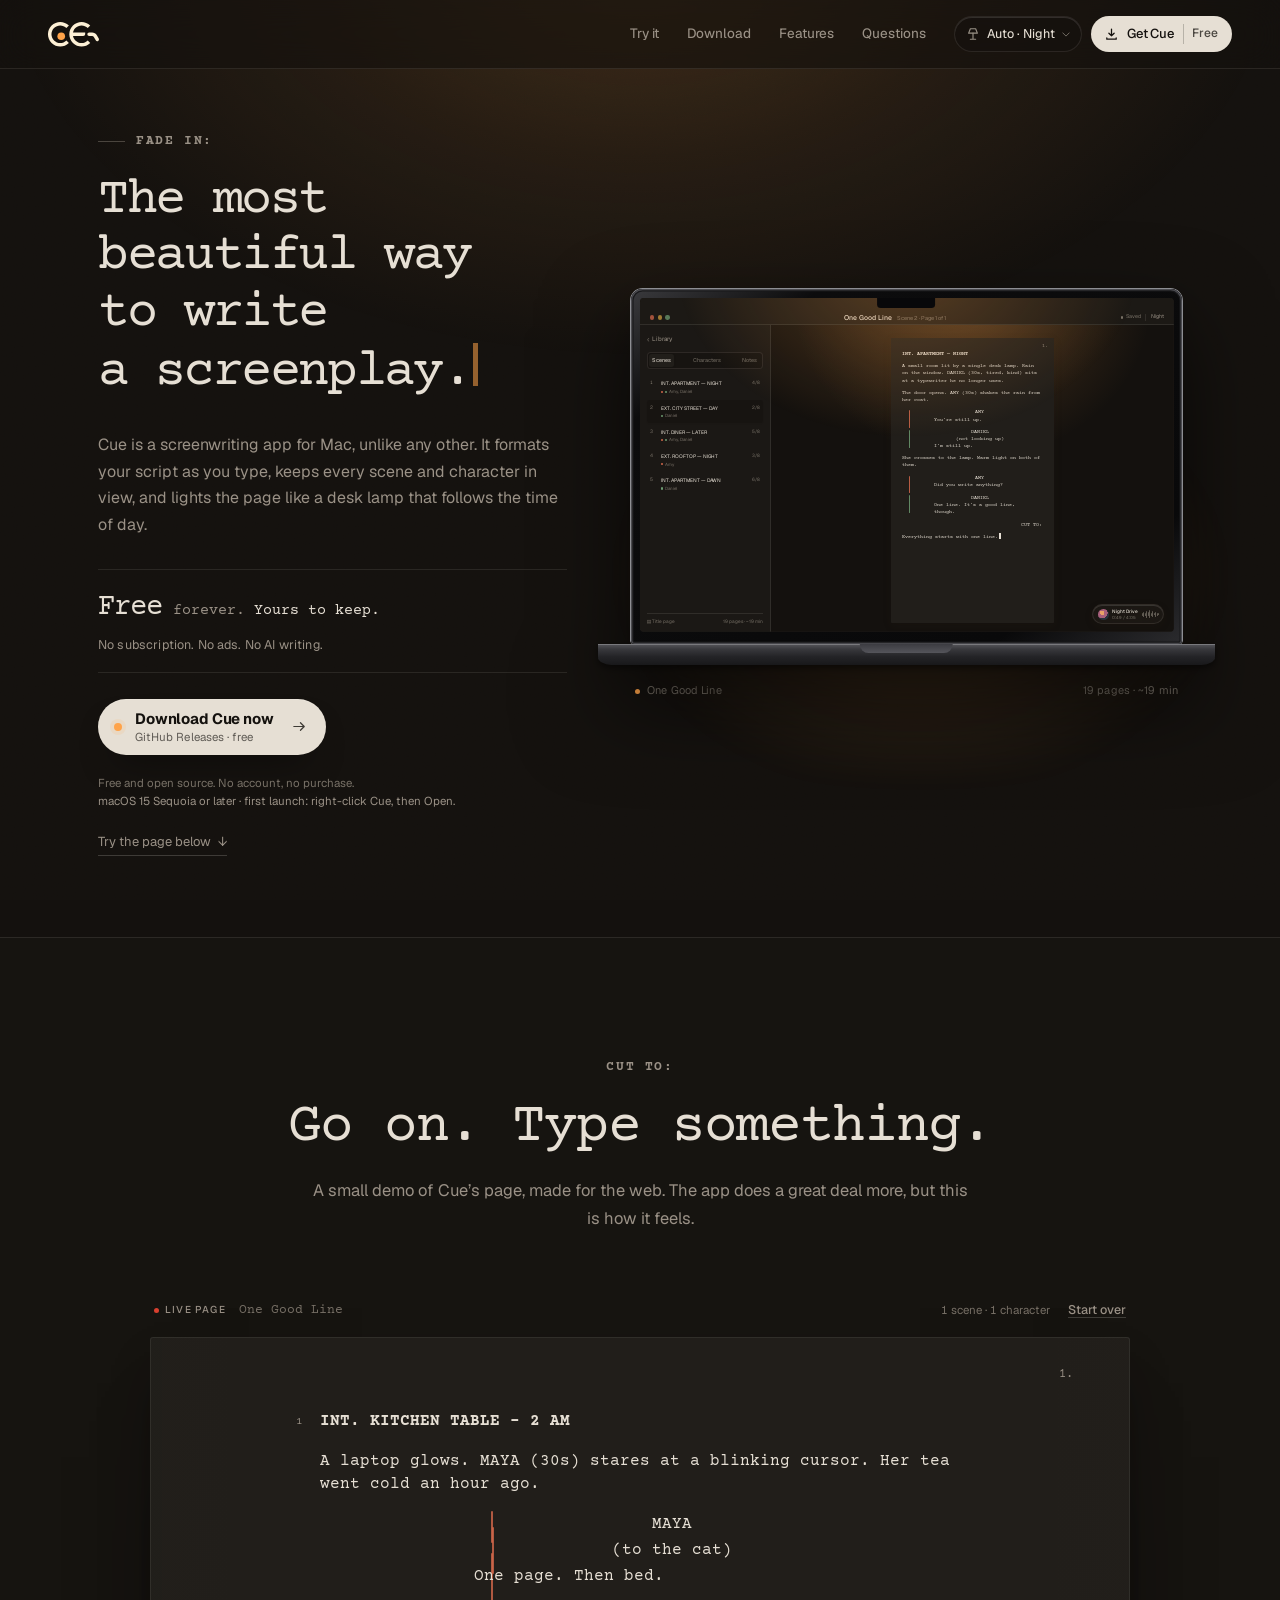
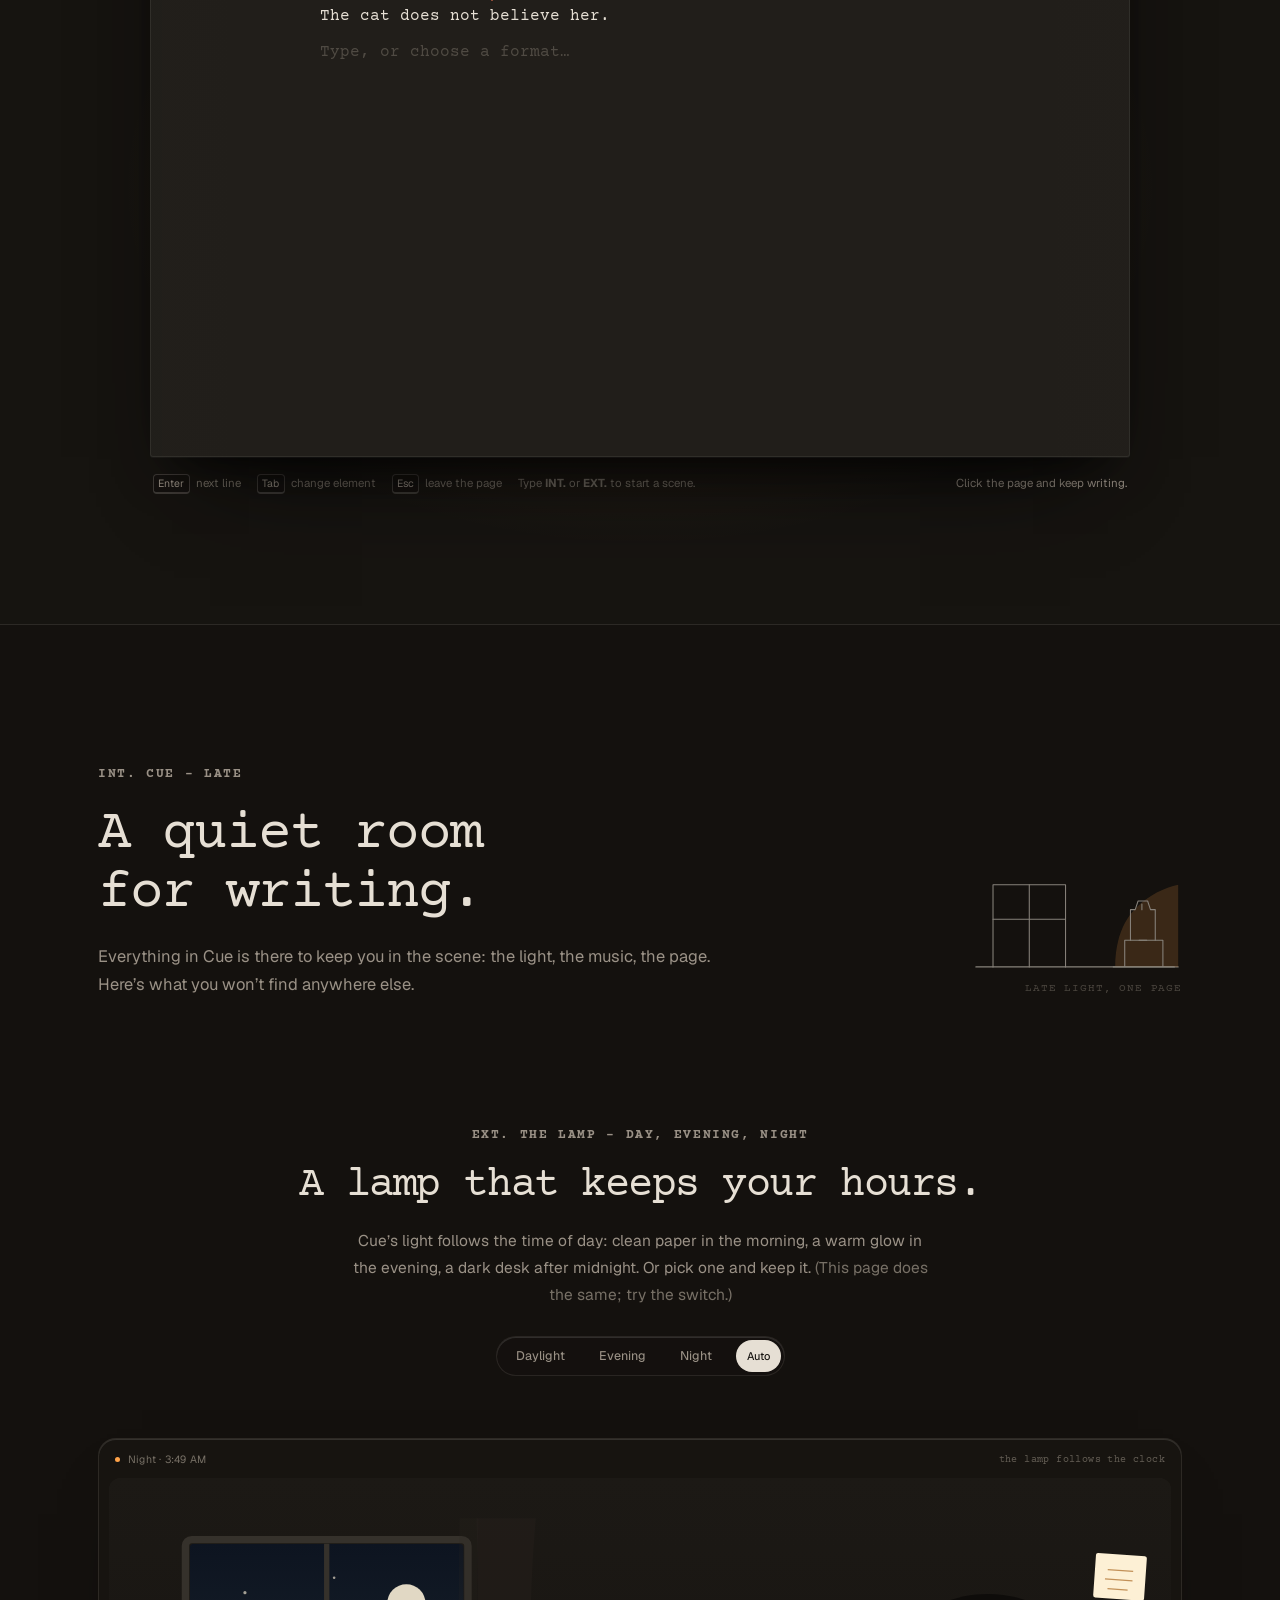
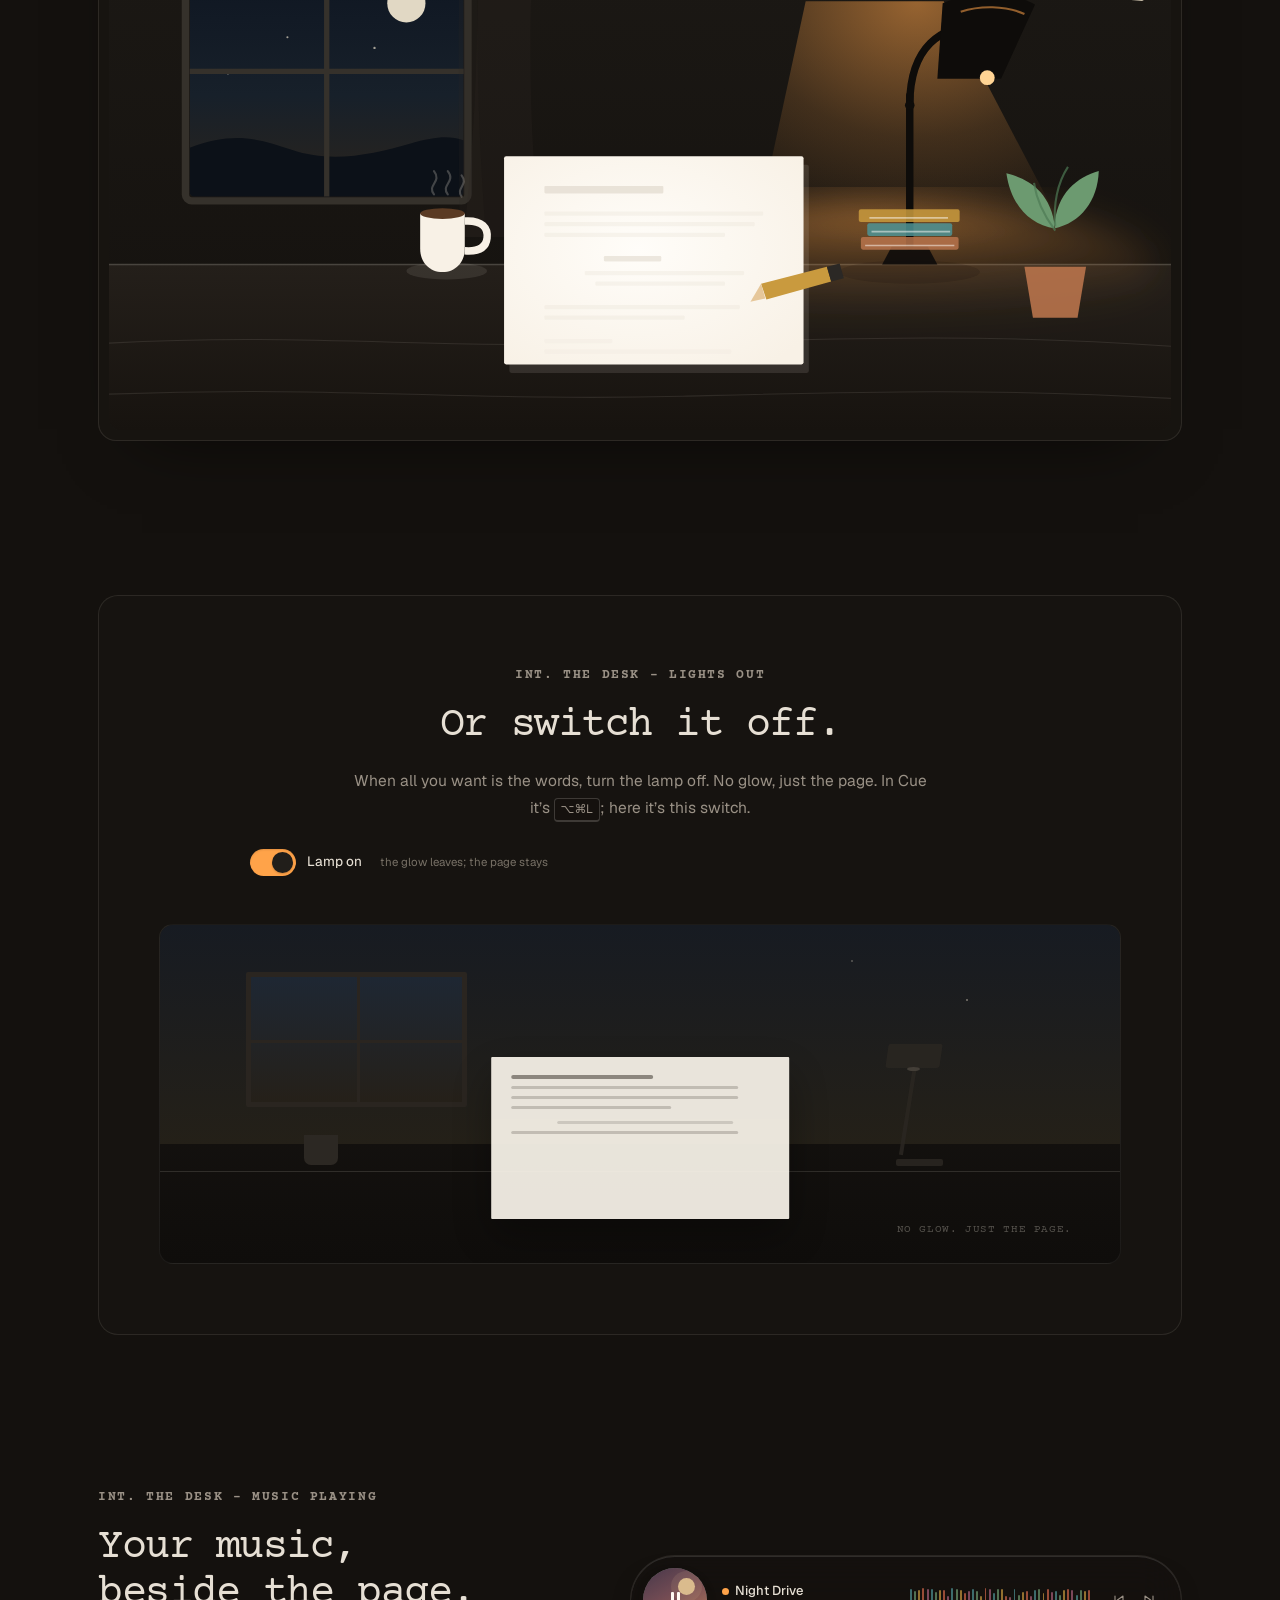
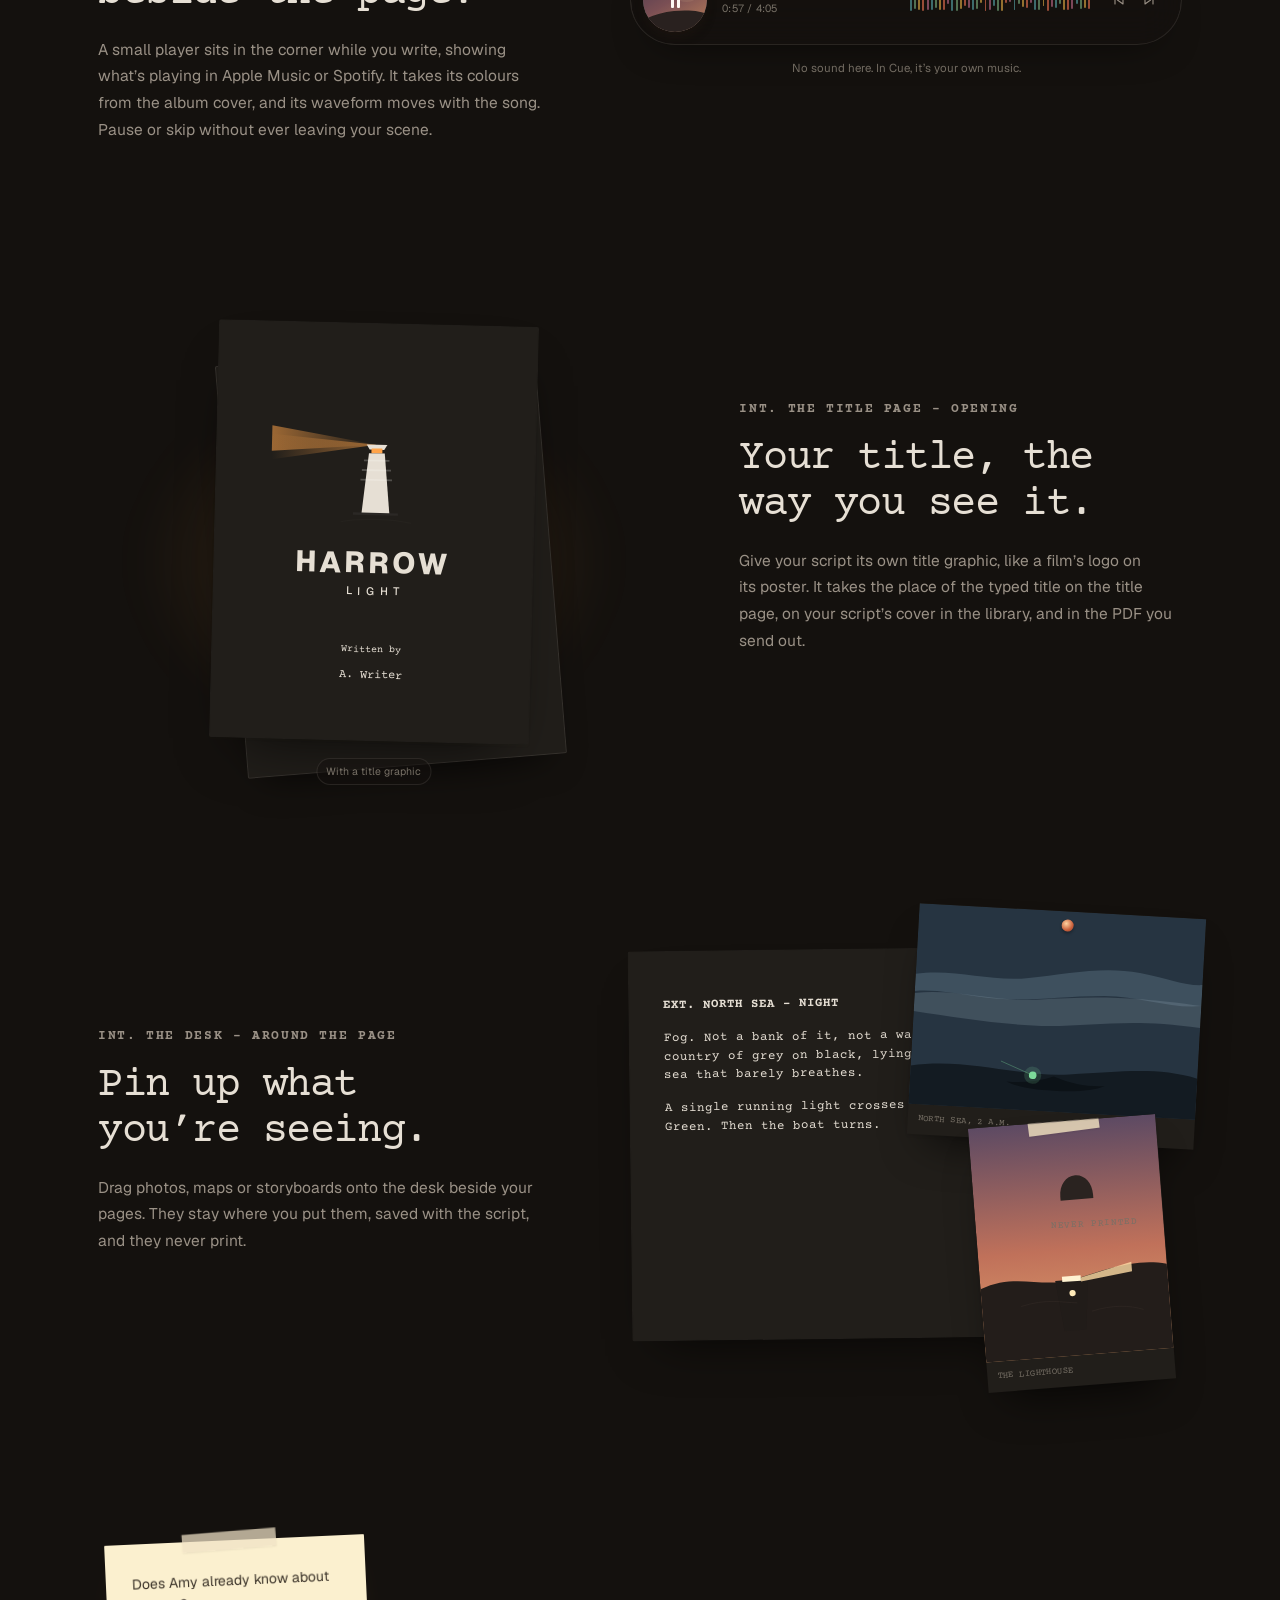
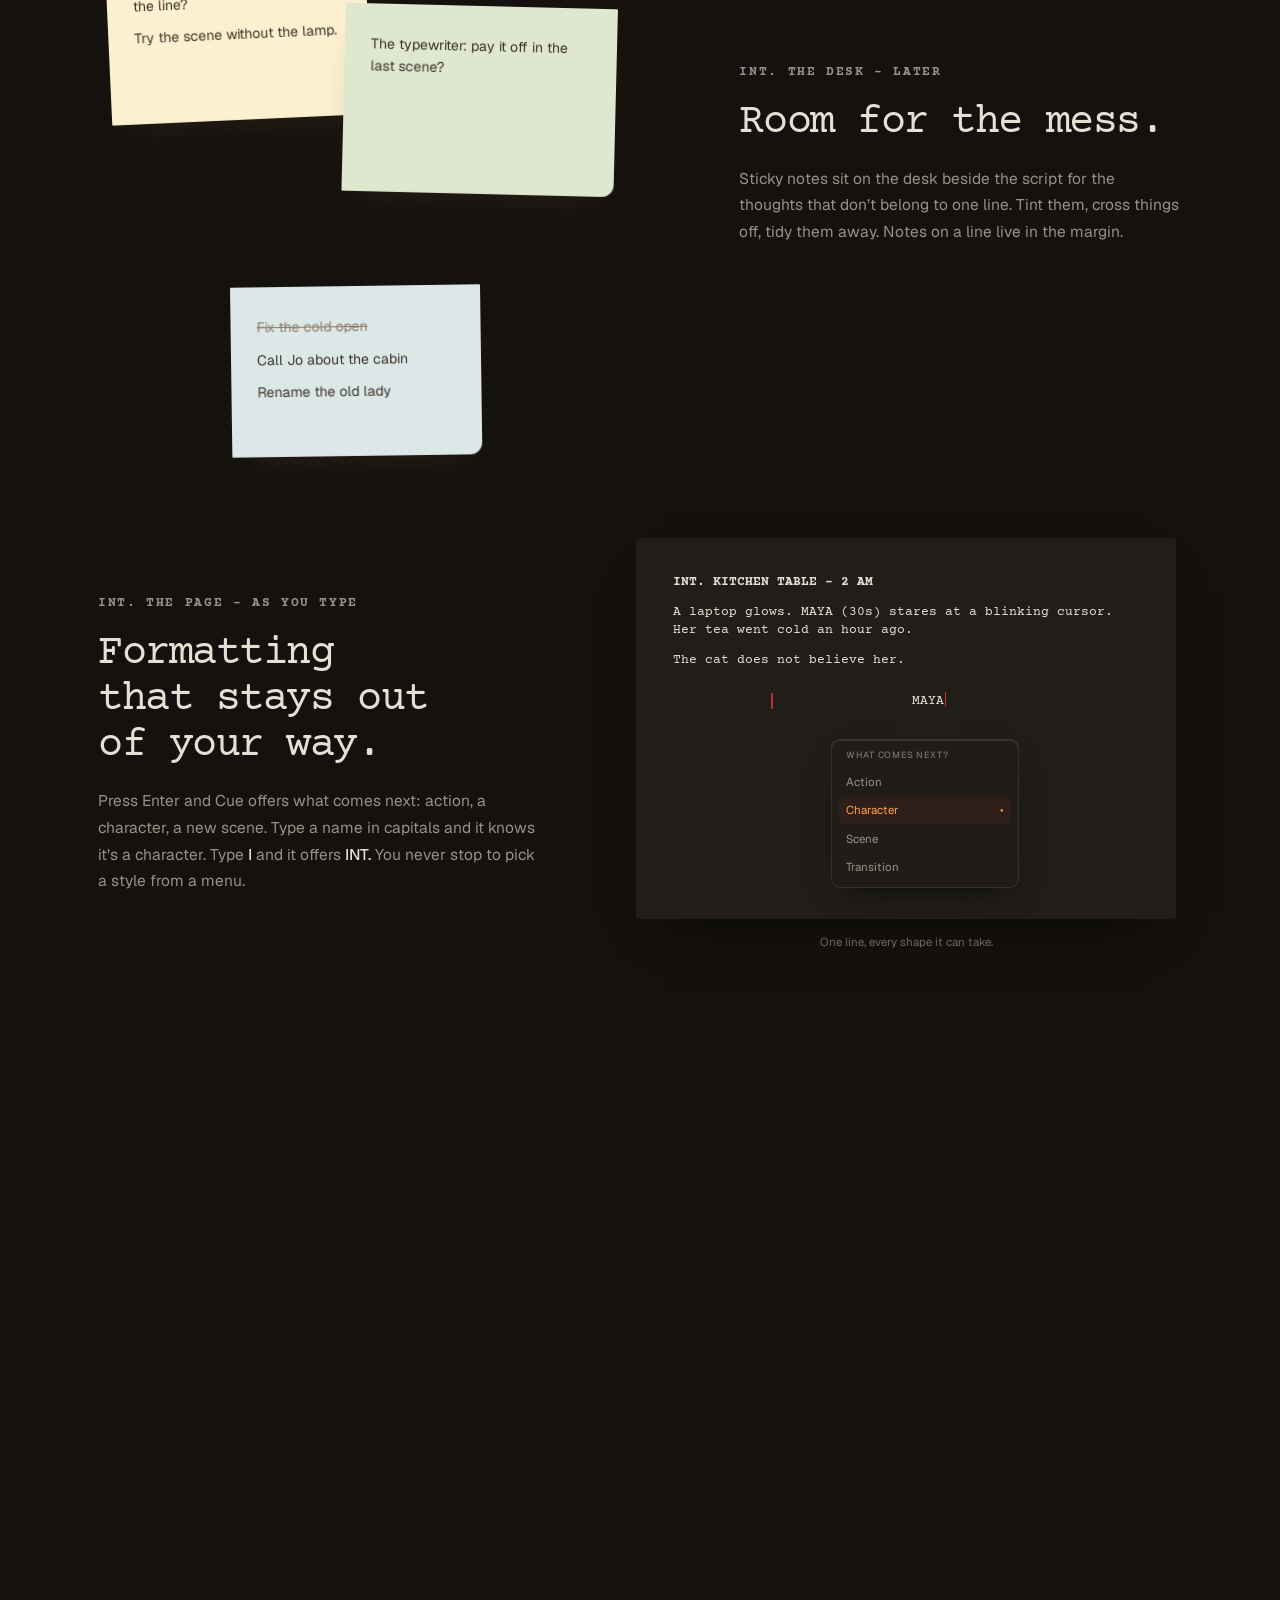
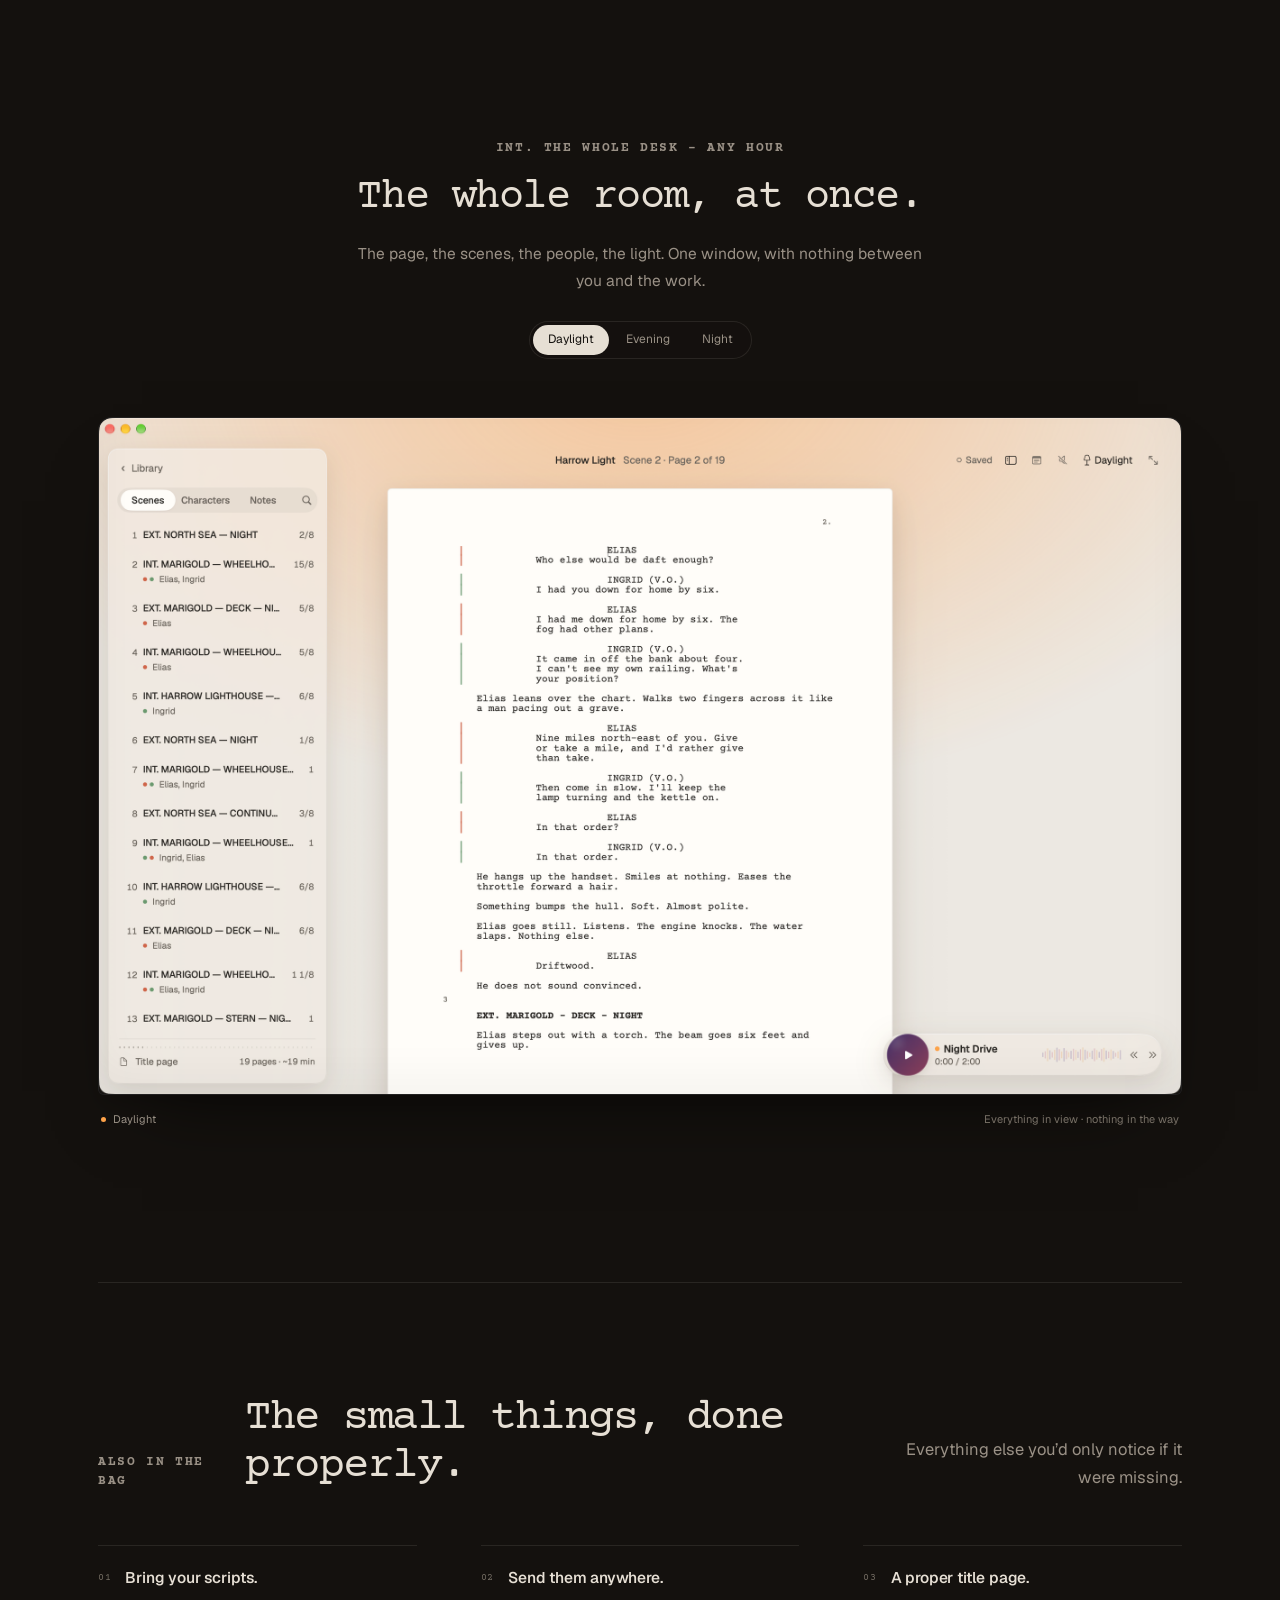
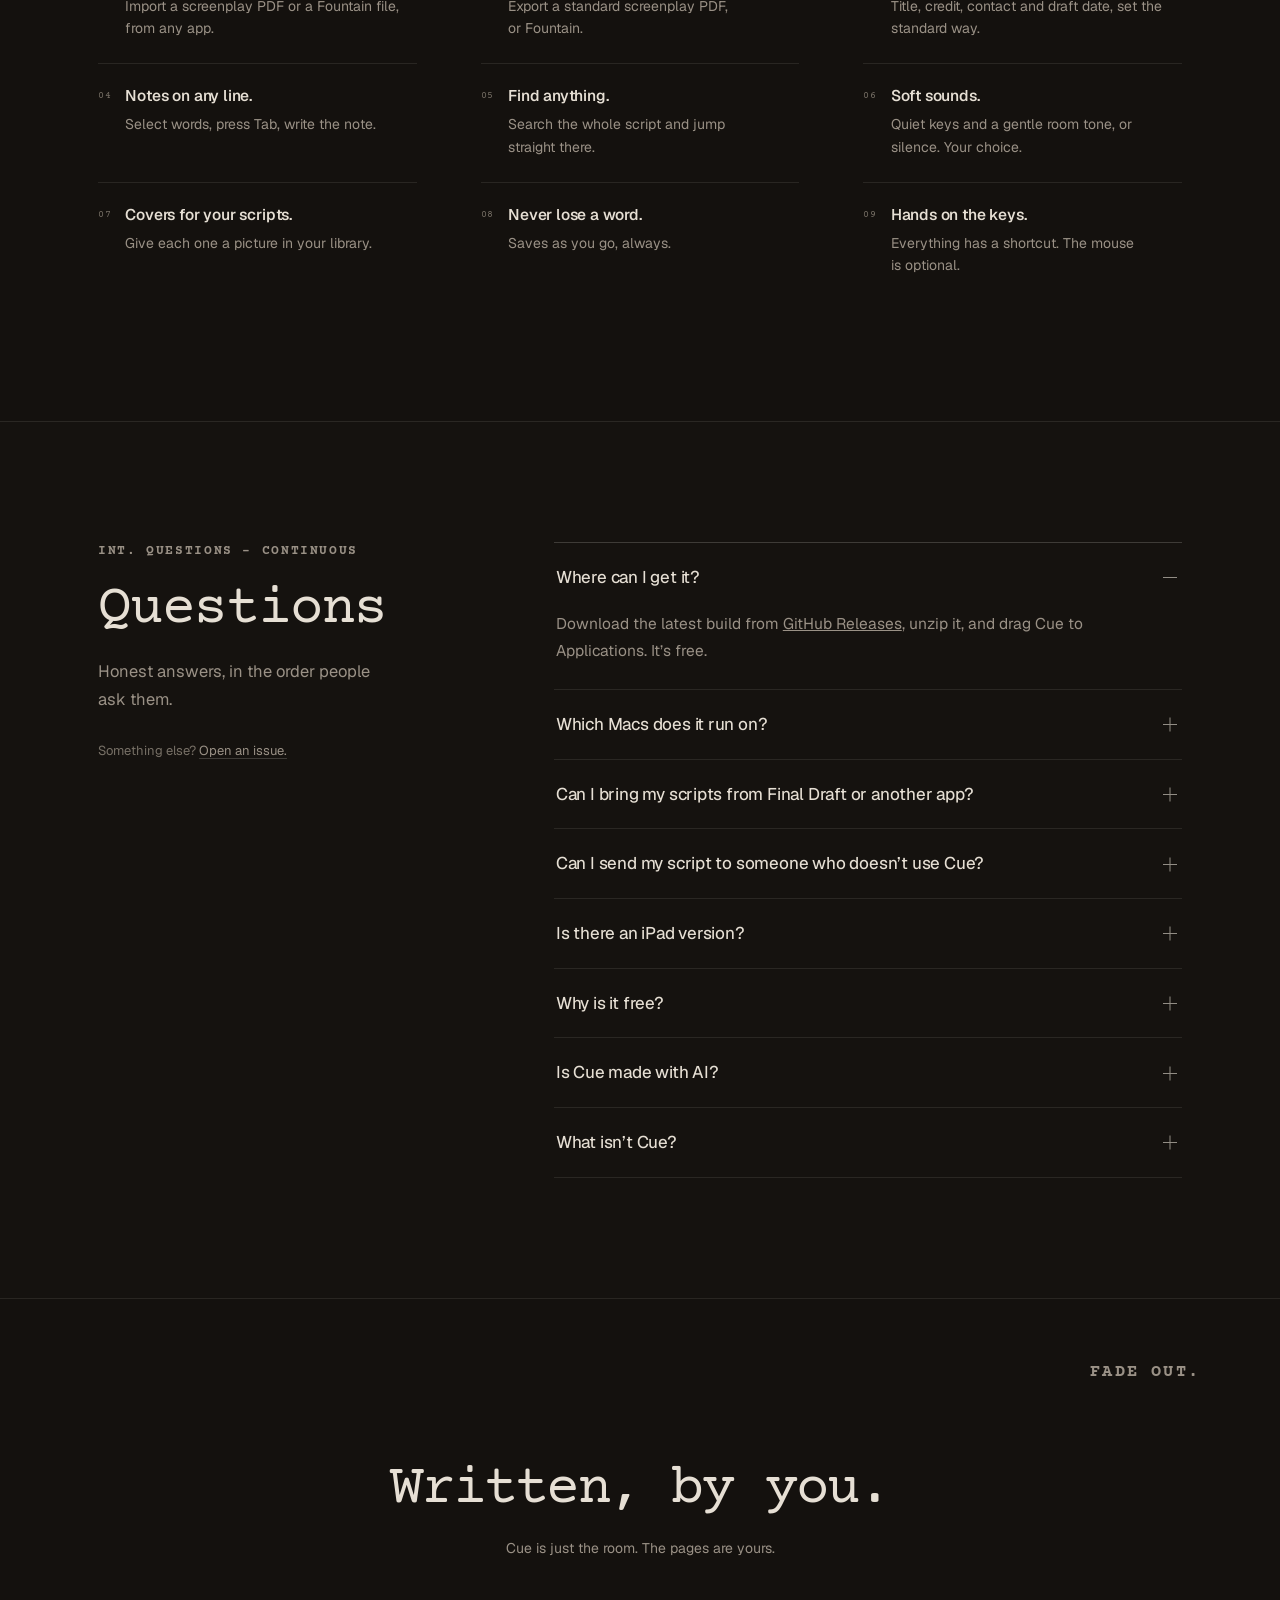
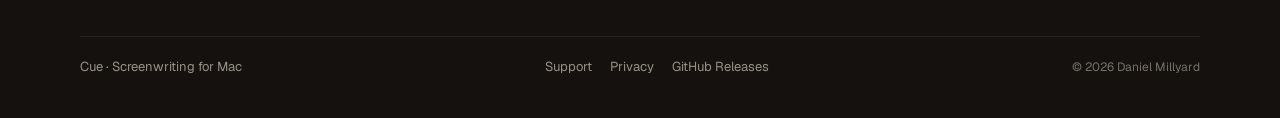
==== docs/index.html @ 8dd9b24a "Make Cue free and serve the site from main/docs Download is now a direct GitHub Releases zip: no App" ====
<!doctype html>
<html lang="en" data-lamp="daylight" data-lit="on">
<head>
  <meta charset="utf-8">
  <meta name="viewport" content="width=device-width, initial-scale=1">
  <script>
    /* Set the lamp before first paint so the page never flashes the wrong light. */
    (function () {
      var root = document.documentElement;
      var choice = "auto";
      try { choice = localStorage.getItem("cue.lamp") || "auto"; } catch (error) {}
      if (choice !== "auto" && choice !== "daylight" && choice !== "evening" && choice !== "night") choice = "auto";
      var lamp = choice;
      if (choice === "auto") {
        var hour = new Date().getHours();
        lamp = hour >= 7 && hour < 17 ? "daylight" : hour >= 17 && hour < 21 ? "evening" : "night";
      }
      root.dataset.lamp = lamp;
      root.dataset.lampChoice = choice;
      var lit = "on";
      try { lit = localStorage.getItem("cue.lit") === "off" ? "off" : "on"; } catch (error) {}
      root.dataset.lit = lit;
      var meta = document.querySelector('meta[name="theme-color"]');
      if (meta) meta.setAttribute("content", lamp === "night" ? "#14110E" : lamp === "evening" ? "#E8DFD4" : "#ECE9E4");
      root.classList.add("js");
    })();
  </script>

  <title>Cue · Screenwriting for Mac</title>
  <meta name="description" content="The most beautiful way to write a screenplay. Cue is a calm screenwriting app for Mac. Free to download, yours to keep. No subscription, no ads, no AI writing.">
  <link rel="canonical" href="https://abhinav-prabhakar.github.io/CueScreenWriter/">
  <meta name="color-scheme" content="light dark">
  <meta name="theme-color" content="#ECE9E4">
  <meta name="format-detection" content="telephone=no">

  <meta property="og:type" content="website">
  <meta property="og:site_name" content="Cue">
  <meta property="og:url" content="https://abhinav-prabhakar.github.io/CueScreenWriter/">
  <meta property="og:title" content="Cue · Screenwriting for Mac">
  <meta property="og:description" content="The most beautiful way to write a screenplay. A calm screenwriting app for Mac. Free to download, yours to keep. No subscription, no ads, no AI writing.">
  <meta property="og:image" content="https://abhinav-prabhakar.github.io/CueScreenWriter/assets/og/cue-og.png">
  <meta property="og:image:width" content="1200">
  <meta property="og:image:height" content="630">
  <meta property="og:image:alt" content="Cue, the most beautiful way to write a screenplay, beside a warm page from the editor.">
  <meta name="twitter:card" content="summary_large_image">
  <meta name="twitter:title" content="Cue · Screenwriting for Mac">
  <meta name="twitter:description" content="The most beautiful way to write a screenplay. Free. No subscription, no ads, no AI writing.">
  <meta name="twitter:image" content="https://abhinav-prabhakar.github.io/CueScreenWriter/assets/og/cue-og.png">

  <link rel="icon" href="assets/favicons/favicon.ico" sizes="any">
  <link rel="icon" type="image/png" sizes="32x32" href="assets/favicons/favicon-32.png">
  <link rel="icon" type="image/png" sizes="16x16" href="assets/favicons/favicon-16.png">
  <link rel="apple-touch-icon" sizes="180x180" href="assets/favicons/apple-touch-icon.png">
  <link rel="manifest" href="assets/favicons/site.webmanifest">
  <meta name="msapplication-config" content="assets/favicons/browserconfig.xml">
  <meta name="msapplication-TileColor" content="#ECE9E4">

  <link rel="preload" href="assets/fonts/Geist.ttf" as="font" type="font/ttf" crossorigin>
  <link rel="preload" href="assets/fonts/CourierPrime-Regular.ttf" as="font" type="font/ttf" crossorigin>
  <link rel="stylesheet" href="assets/css/site.css">

  <script type="application/ld+json">
  {
    "@context": "https://schema.org",
    "@type": "SoftwareApplication",
    "name": "Cue",
    "operatingSystem": "macOS 15 Sequoia or later",
    "applicationCategory": "ProductivityApplication",
    "description": "The most beautiful way to write a screenplay. Cue formats your script as you type, keeps every scene and character in view, and lights the page like a desk lamp that follows the time of day.",
    "url": "https://abhinav-prabhakar.github.io/CueScreenWriter/",
    "image": "https://abhinav-prabhakar.github.io/CueScreenWriter/assets/og/cue-og.png",
    "downloadUrl": "https://github.com/Abhinav-Prabhakar/CueScreenWriter/releases/latest",
    "offers": {
      "@type": "Offer",
      "price": "0",
      "priceCurrency": "USD",
      "availability": "https://schema.org/InStock"
    },
    "publisher": {
      "@type": "Person",
      "name": "Daniel Millyard"
    }
  }
  </script>
</head>
<body>
  <a class="skip-link" href="#main">Skip to content</a>
  <div class="lamp-glow" aria-hidden="true"></div>
  <div class="grain" aria-hidden="true"></div>

  <header class="site-header">
    <div class="header-inner">
      <a class="brand" href="#top" aria-label="Cue, back to the top">
        <svg class="cue-mark" viewBox="0 0 518.11 248.63" aria-hidden="true" focusable="false">
          <path class="mark-body" d="M212.24,36.42c-48.54-48.56-127.26-48.57-175.81-.03-48.56,48.54-48.57,127.26-.03,175.81,48.54,48.56,127.26,48.57,175.81.03l.03-.03-25.11-25.11c-34.68,34.69-90.91,34.7-125.6.02-34.69-34.68-34.7-90.91-.02-125.6,34.68-34.69,90.91-34.7,125.6-.02,0,0,.02.02,.02.02l25.11-25.11Z"/>
          <circle class="mark-pupil" cx="134.36" cy="144.49" r="38.94"/>
          <path class="mark-body" d="M428.99,36.42c-48.54-48.56-127.26-48.57-175.81-.03-48.56,48.54-48.57,127.26-.03,175.81,48.54,48.56,127.26,48.57,175.81.03,0,0,.02-.02,.03-.03l-25.11-25.11c-34.68,34.69-90.91,34.7-125.6.02-34.69-34.68-34.7-90.91-.02-125.6,34.68-34.69,90.91-34.7,125.6-.02,0,0,.02.02,.02.02l25.11-25.11Z"/>
          <path class="mark-body" d="M234.49,106.56h143.33s0,15.19,0,15.19c0,11.22-9.1,20.32-20.32,20.32h0s-123.01,0-123.01,0v-35.51Z"/>
          <path class="mark-body" d="M417.82,106.56h29.65c20.18,0,38.82,10.77,48.9,28.25l19.35,33.47c4.9,8.5,1.99,19.36-6.51,24.26-8.5,4.9-19.36,1.99-24.26-6.51l-19.35-33.47c-3.74-6.49-10.65-10.49-18.14-10.5h-29.65c-9.8,0-17.75-7.95-17.75-17.75,0-9.8,7.95-17.75,17.75-17.75Z"/>
        </svg>
      </a>

      <nav class="primary-nav" aria-label="Primary">
        <a href="#try">Try it</a>
        <a href="#download">Download</a>
        <a href="#features">Features</a>
        <a href="#questions">Questions</a>
      </nav>

      <div class="header-actions">
        <div class="lamp-picker" data-lamp-picker>
          <button class="lamp-trigger" type="button" id="lamp-trigger" aria-haspopup="dialog" aria-expanded="false" aria-controls="lamp-menu">
            <span class="lamp-trigger-icon" aria-hidden="true">
              <svg viewBox="0 0 16 16" fill="none" stroke="currentColor" stroke-width="1.3" stroke-linecap="round" stroke-linejoin="round">
                <path d="M5 2h6l2 5H3l2-5Z"/><path d="M8 7v6M5 14h6"/>
              </svg>
            </span>
            <span class="lamp-trigger-label" data-lamp-label>Auto · Daylight</span>
            <svg class="chev" viewBox="0 0 10 6" aria-hidden="true"><path d="m1 1 4 4 4-4" fill="none" stroke="currentColor" stroke-width="1.2" stroke-linecap="round" stroke-linejoin="round"/></svg>
          </button>

          <div class="lamp-menu" id="lamp-menu" role="dialog" aria-label="Lamp" hidden>
            <div class="lamp-menu-head">
              <p class="lamp-menu-title">Lamp</p>
              <p class="lamp-menu-note">The whole page follows.</p>
            </div>
            <div class="lamp-options" role="radiogroup" aria-label="Light">
              <button class="lamp-option" type="button" role="radio" aria-checked="true" data-lamp-choice="auto">
                <span class="lamp-swatch lamp-swatch--auto" aria-hidden="true">
                  <svg viewBox="0 0 20 20"><circle cx="10" cy="10" r="7"/><path d="M10 6v4l2.6 1.6"/></svg>
                </span>
                <span class="lamp-option-text"><strong>Auto</strong><small>Follows the time of day</small></span>
                <span class="lamp-check" aria-hidden="true"></span>
              </button>
              <button class="lamp-option" type="button" role="radio" aria-checked="false" data-lamp-choice="daylight">
                <span class="lamp-swatch lamp-swatch--day" aria-hidden="true">
                  <svg viewBox="0 0 20 20"><circle cx="10" cy="10" r="3.4"/><path d="M10 2v2M10 16v2M2 10h2M16 10h2M4.4 4.4l1.4 1.4M14.2 14.2l1.4 1.4M15.6 4.4l-1.4 1.4M5.8 14.2l-1.4 1.4"/></svg>
                </span>
                <span class="lamp-option-text"><strong>Daylight</strong><small>Clean paper, clear shadow</small></span>
                <span class="lamp-check" aria-hidden="true"></span>
              </button>
              <button class="lamp-option" type="button" role="radio" aria-checked="false" data-lamp-choice="evening">
                <span class="lamp-swatch lamp-swatch--eve" aria-hidden="true">
                  <svg viewBox="0 0 20 20"><path d="M3 14a7 7 0 0 1 14 0"/><path d="M1.5 14h17M10 3v2M4.4 6.4l1.4 1.4M15.6 6.4l-1.4 1.4"/></svg>
                </span>
                <span class="lamp-option-text"><strong>Evening</strong><small>Warm paper, low sun</small></span>
                <span class="lamp-check" aria-hidden="true"></span>
              </button>
              <button class="lamp-option" type="button" role="radio" aria-checked="false" data-lamp-choice="night">
                <span class="lamp-swatch lamp-swatch--night" aria-hidden="true">
                  <svg viewBox="0 0 20 20"><path d="M16.2 12.4A7 7 0 0 1 7.6 3.8a7 7 0 1 0 8.6 8.6Z"/></svg>
                </span>
                <span class="lamp-option-text"><strong>Night</strong><small>Dark desk, lit page</small></span>
                <span class="lamp-check" aria-hidden="true"></span>
              </button>
            </div>
            <div class="lamp-menu-foot">
              <span>⌥⌘L in the app</span>
              <button class="lit-toggle" type="button" data-lit-toggle role="switch" aria-checked="true">
                <span class="lit-toggle-track" aria-hidden="true"><span></span></span>
                <span data-lit-label>Lamp on</span>
              </button>
            </div>
          </div>
        </div>

        <a class="btn btn--header" href="https://github.com/Abhinav-Prabhakar/CueScreenWriter/releases/latest/download/Cue.zip" target="_blank" rel="noopener">
          <svg class="btn-icon" viewBox="0 0 16 16" aria-hidden="true" fill="none" stroke="currentColor" stroke-width="1.35" stroke-linecap="round" stroke-linejoin="round"><path d="M8 2.2v7.2M5.2 6.6 8 9.4l2.8-2.8M3 11.6v1.4h10v-1.4"/></svg>
          <span>Get Cue</span>
          <span class="header-price">Free</span>
        </a>

        <button class="nav-toggle" type="button" aria-expanded="false" aria-controls="mobile-menu">
          <span class="nav-toggle-lines" aria-hidden="true"><span></span><span></span></span>
          <span class="sr-only">Menu</span>
        </button>
      </div>
    </div>

    <div class="mobile-menu" id="mobile-menu" hidden>
      <nav aria-label="Mobile">
        <a href="#try"><span>Try it</span><span class="mm-index">01</span></a>
        <a href="#download"><span>Download</span><span class="mm-index">02</span></a>
        <a href="#features"><span>Features</span><span class="mm-index">03</span></a>
        <a href="#questions"><span>Questions</span><span class="mm-index">04</span></a>
      </nav>
      <div class="mobile-menu-foot">
        <a class="btn btn--full" href="https://github.com/Abhinav-Prabhakar/CueScreenWriter/releases/latest/download/Cue.zip" target="_blank" rel="noopener">
          <svg class="btn-icon" viewBox="0 0 16 16" aria-hidden="true" fill="none" stroke="currentColor" stroke-width="1.35" stroke-linecap="round" stroke-linejoin="round"><path d="M8 2.2v7.2M5.2 6.6 8 9.4l2.8-2.8M3 11.6v1.4h10v-1.4"/></svg>
          Download Cue — Free
        </a>
        <p>macOS 15 Sequoia or later · Free download</p>
      </div>
    </div>
  </header>

  <main id="main">
    <section class="hero" id="top">
      <div class="wrap hero-grid">
        <div class="hero-copy">
          <p class="slug slug--hero"><span class="slug-rule" aria-hidden="true"></span>FADE IN:</p>
          <h1 class="hero-title" aria-label="The most beautiful way to write a screenplay.">
            <span aria-hidden="true">The most</span>
            <span aria-hidden="true">beautiful way</span>
            <span aria-hidden="true">to write</span>
            <span class="typed-line" aria-hidden="true"><span class="typed-word" data-typed="a screenplay.">a screenplay.</span><span class="typed-caret"></span></span>
          </h1>
          <p class="lede">Cue is a screenwriting app for Mac, unlike any other. It formats your script as you type, keeps every scene and character in view, and lights the page like a desk lamp that follows the time of day.</p>

          <div class="offer" id="download">
            <p class="offer-price"><span class="price">Free</span><span class="price-tail">forever. <strong>Yours to keep.</strong></span></p>
            <p class="offer-promise">No subscription. No ads. No AI writing.</p>
          </div>

          <div class="hero-actions">
            <a class="btn btn--store" href="https://github.com/Abhinav-Prabhakar/CueScreenWriter/releases/latest/download/Cue.zip" target="_blank" rel="noopener">
              <span class="store-dot" aria-hidden="true"></span>
              <span class="store-text"><strong>Download Cue now</strong><small>GitHub Releases · free</small></span>
              <svg class="store-arrow" viewBox="0 0 18 18" aria-hidden="true" fill="none" stroke="currentColor" stroke-width="1.3" stroke-linecap="round" stroke-linejoin="round"><path d="M3 9h11M10 5l4 4-4 4"/></svg>
            </a>
            <p class="launch-note">Free and open source. No account, no purchase.<br><span>macOS 15 Sequoia or later · first launch: right-click Cue, then Open.</span></p>
          </div>

          <a class="try-link" href="#try">Try the page below <span class="try-arrow" aria-hidden="true">↓</span></a>
        </div>

        <div class="hero-device">
          <div class="device-halo" aria-hidden="true"></div>
          <div class="macbook" role="img" aria-label="Cue on a MacBook: a screenplay called One Good Line, lit by a warm desk lamp.">
            <div class="macbook-lid">
              <div class="macbook-screen">
                <div class="screen-light" aria-hidden="true"></div>
                <div class="app-window">
                  <div class="app-titlebar">
                    <div class="traffic" aria-hidden="true"><i></i><i></i><i></i></div>
                    <div class="app-doc"><span class="app-doc-name">One Good Line</span><span class="app-doc-meta">Scene 2 · Page 1 of 1</span></div>
                    <div class="app-status"><span class="saved-dot"></span><span>Saved</span><span class="status-sep"></span><span class="status-lamp">Daylight</span></div>
                  </div>
                  <div class="app-body">
                    <aside class="app-sidebar" aria-hidden="true">
                      <div class="app-sidebar-top"><span class="back-chev">‹</span> Library</div>
                      <div class="app-tabs"><span class="is-active">Scenes</span><span>Characters</span><span>Notes</span></div>
                      <ol class="app-scenes">
                        <li><span class="scene-no">1</span><span class="scene-name">INT. APARTMENT — NIGHT</span><span class="scene-len">4/8</span><span class="scene-people"><i style="--c:#D0664A"></i><i style="--c:#6C9A70"></i>Amy, Daniel</span></li>
                        <li><span class="scene-no">2</span><span class="scene-name">EXT. CITY STREET — DAY</span><span class="scene-len">2/8</span><span class="scene-people"><i style="--c:#6C9A70"></i>Daniel</span></li>
                        <li><span class="scene-no">3</span><span class="scene-name">INT. DINER — LATER</span><span class="scene-len">5/8</span><span class="scene-people"><i style="--c:#D0664A"></i><i style="--c:#6C9A70"></i>Amy, Daniel</span></li>
                        <li><span class="scene-no">4</span><span class="scene-name">EXT. ROOFTOP — NIGHT</span><span class="scene-len">3/8</span><span class="scene-people"><i style="--c:#D0664A"></i>Amy</span></li>
                        <li><span class="scene-no">5</span><span class="scene-name">INT. APARTMENT — DAWN</span><span class="scene-len">6/8</span><span class="scene-people"><i style="--c:#6C9A70"></i>Daniel</span></li>
                      </ol>
                      <div class="app-sidebar-foot"><span>▤ Title page</span><span>19 pages · ~19 min</span></div>
                    </aside>
                    <div class="app-desk" aria-hidden="true">
                      <article class="app-paper">
                        <div class="app-page-no">1.</div>
                        <p class="app-scene">INT. APARTMENT — NIGHT</p>
                        <p class="app-action">A small room lit by a single desk lamp. Rain on the window. DANIEL (30s, tired, kind) sits at a typewriter he no longer uses.</p>
                        <p class="app-action">The door opens. AMY (30s) shakes the rain from her coat.</p>
                        <div class="app-speech" style="--c:#D0664A">
                          <span class="app-bar"></span>
                          <p class="app-character">AMY</p>
                          <p class="app-dialogue">You’re still up.</p>
                        </div>
                        <div class="app-speech" style="--c:#6C9A70">
                          <span class="app-bar"></span>
                          <p class="app-character">DANIEL</p>
                          <p class="app-paren">(not looking up)</p>
                          <p class="app-dialogue">I’m still up.</p>
                        </div>
                        <p class="app-action">She crosses to the lamp. Warm light on both of them.</p>
                        <div class="app-speech" style="--c:#D0664A">
                          <span class="app-bar"></span>
                          <p class="app-character">AMY</p>
                          <p class="app-dialogue">Did you write anything?</p>
                        </div>
                        <div class="app-speech" style="--c:#6C9A70">
                          <span class="app-bar"></span>
                          <p class="app-character">DANIEL</p>
                          <p class="app-dialogue">One line. It’s a good line, though.</p>
                        </div>
                        <p class="app-transition">CUT TO:</p>
                        <p class="app-action app-type-line"><span data-mock-type>Everything starts with one line.</span><span class="app-caret"></span></p>
                      </article>
                      <div class="app-music">
                        <span class="app-music-art"></span>
                        <span class="app-music-text"><strong>Night Drive</strong><small>0:49 / 4:05</small></span>
                        <span class="app-wave" aria-hidden="true"><i></i><i></i><i></i><i></i><i></i><i></i><i></i><i></i><i></i><i></i><i></i><i></i></span>
                      </div>
                    </div>
                  </div>
                </div>
              </div>
              <div class="macbook-notch" aria-hidden="true"></div>
            </div>
            <div class="macbook-base" aria-hidden="true"><span></span></div>
          </div>
          <div class="device-caption" aria-hidden="true">
            <span><i class="caption-dot"></i> One Good Line</span>
            <span>19 pages · ~19 min</span>
          </div>
        </div>
      </div>
    </section>

    <section class="try-section" id="try">
      <div class="wrap">
        <header class="section-head section-head--center reveal">
          <p class="slug">CUT TO:</p>
          <h2>Go on. Type something.</h2>
          <p class="section-note">A small demo of Cue’s page, made for the web. The app does a great deal more, but this is how it feels.</p>
        </header>

        <div class="demo-shell reveal">
          <div class="demo-toolbar">
            <div class="demo-title">
              <span class="demo-live"><i aria-hidden="true"></i> Live page</span>
              <span class="demo-doc">One Good Line</span>
            </div>
            <div class="demo-actions">
              <span class="demo-meta" id="demo-meta" aria-live="polite">1 scene · 2 characters</span>
              <button class="text-button" type="button" id="demo-reset">Start over</button>
            </div>
          </div>

          <div class="paper-stage">
            <noscript>
              <article class="script-paper script-paper--static">
                <div class="page-corner">1.</div>
                <p class="sp-scene">INT. KITCHEN TABLE - 2 AM</p>
                <p class="sp-action">A laptop glows. MAYA (30s) stares at a blinking cursor. Her tea went cold an hour ago.</p>
                <p class="sp-character">MAYA</p>
                <p class="sp-paren">(to the cat)</p>
                <p class="sp-dialogue">One page. Then bed.</p>
                <p class="sp-action">The cat does not believe her.</p>
                <p class="sp-note">The demo needs JavaScript. The rest of the page reads just fine.</p>
              </article>
            </noscript>

            <article class="script-paper" id="script-page" aria-label="Screenplay demo page">
              <div class="page-corner">1.</div>
              <div class="editor" id="editor"></div>
            </article>

            <div class="demo-chooser-layer" id="chooser-layer"></div>
          </div>

          <div class="demo-foot">
            <p class="demo-instructions" id="demo-instructions">
              <span><kbd>Enter</kbd> next line</span>
              <span><kbd>Tab</kbd> change element</span>
              <span><kbd>Esc</kbd> leave the page</span>
              <span class="demo-instructions-extra">Type <strong>INT.</strong> or <strong>EXT.</strong> to start a scene.</span>
            </p>
            <p class="demo-status" id="demo-status" role="status" aria-live="polite">Click the page and keep writing.</p>
          </div>
          <a class="demo-exit" href="#features">Skip the editor and go to the features</a>
        </div>
      </div>
    </section>

    <section class="features" id="features">
      <div class="wrap">
        <header class="features-intro reveal">
          <div class="features-intro-copy">
            <p class="slug">INT. CUE – LATE</p>
            <h2>A quiet room for writing.</h2>
            <p class="section-note">Everything in Cue is there to keep you in the scene: the light, the music, the page. Here’s what you won’t find anywhere else.</p>
          </div>
          <div class="room-mark" aria-hidden="true">
            <svg viewBox="0 0 220 120" fill="none">
              <path class="rm-line" d="M4 112h212"/>
              <path class="rm-line" d="M22 112V26h76v86"/>
              <path class="rm-line" d="M22 62h76M60 26v86"/>
              <path class="rm-glow" d="M150 112c0-27 8-48 22-62 13-13 30-21 44-24v86h-66Z"/>
              <path class="rm-line" d="M148 112h64M160 112V84h40v28"/>
              <path class="rm-line" d="M166 84V52h5l3-9h10l3 9h5v32"/>
              <path class="rm-line" d="M178 52v-6M175 84h8"/>
            </svg>
            <span class="room-caption">late light, one page</span>
          </div>
        </header>

        <!-- 1 · Lamp -->
        <article class="feature feature--wide reveal" id="feature-lamp">
          <div class="feature-copy feature-copy--center">
            <p class="slug">EXT. THE LAMP – DAY, EVENING, NIGHT</p>
            <h3>A lamp that keeps your hours.</h3>
            <p class="feature-body">Cue’s light follows the time of day: clean paper in the morning, a warm glow in the evening, a dark desk after midnight. Or pick one and keep it. <span class="soft-note">(This page does the same; try the switch.)</span></p>
            <div class="lamp-switch" role="group" aria-label="Preview the lamp">
              <button type="button" data-page-lamp="daylight" aria-pressed="false">Daylight</button>
              <button type="button" data-page-lamp="evening" aria-pressed="false">Evening</button>
              <button type="button" data-page-lamp="night" aria-pressed="false">Night</button>
              <button class="lamp-switch-auto" type="button" data-page-lamp="auto" aria-pressed="false">Auto</button>
            </div>
          </div>

          <div class="lamp-scene-frame">
            <div class="scene-caption"><span class="scene-caption-dot"></span><span data-scene-label>Daylight · 9:41</span><span class="scene-caption-spacer"></span><span class="scene-caption-hint">the lamp follows the clock</span></div>
            <svg class="lamp-scene" viewBox="0 0 1000 520" role="img" aria-label="A warm desk beside a window: a lamp lights a screenplay page, a cup of coffee and a stack of books.">
              <defs>
                <linearGradient id="wallDay" x1="0" y1="0" x2="0" y2="1"><stop offset="0" stop-color="#FAF5EC"/><stop offset="1" stop-color="#F2ECE2"/></linearGradient>
                <linearGradient id="wallEve" x1="0" y1="0" x2="0" y2="1"><stop offset="0" stop-color="#F6E9D7"/><stop offset="1" stop-color="#EDDDC8"/></linearGradient>
                <linearGradient id="wallNight" x1="0" y1="0" x2="0" y2="1"><stop offset="0" stop-color="#1C1915"/><stop offset="1" stop-color="#14110E"/></linearGradient>
                <linearGradient id="deskDay" x1="0" y1="0" x2="0" y2="1"><stop offset="0" stop-color="#E7E0D5"/><stop offset="1" stop-color="#D8CFC2"/></linearGradient>
                <linearGradient id="deskEve" x1="0" y1="0" x2="0" y2="1"><stop offset="0" stop-color="#E6D5C1"/><stop offset="1" stop-color="#D4BEA6"/></linearGradient>
                <linearGradient id="deskNight" x1="0" y1="0" x2="0" y2="1"><stop offset="0" stop-color="#241F1A"/><stop offset="1" stop-color="#17130F"/></linearGradient>
                <linearGradient id="skyDay" x1="0" y1="0" x2="0" y2="1"><stop offset="0" stop-color="#DCEBF0"/><stop offset=".65" stop-color="#EFF3EC"/><stop offset="1" stop-color="#F7E8CF"/></linearGradient>
                <linearGradient id="skyEve" x1="0" y1="0" x2="0" y2="1"><stop offset="0" stop-color="#EBC9A6"/><stop offset=".55" stop-color="#F3C48C"/><stop offset="1" stop-color="#E9A268"/></linearGradient>
                <linearGradient id="skyNight" x1="0" y1="0" x2="0" y2="1"><stop offset="0" stop-color="#0D1420"/><stop offset=".6" stop-color="#17202A"/><stop offset="1" stop-color="#2B241C"/></linearGradient>
                <radialGradient id="lampGlow" cx=".5" cy="0" r=".9"><stop offset="0" stop-color="#FFA349" stop-opacity=".55"/><stop offset=".55" stop-color="#FFA349" stop-opacity=".18"/><stop offset="1" stop-color="#FFA349" stop-opacity="0"/></radialGradient>
                <radialGradient id="paperGlow" cx=".45" cy=".45" r=".7"><stop offset="0" stop-color="#FFFDF9"/><stop offset="1" stop-color="#F8F1E6"/></radialGradient>
                <clipPath id="windowClip"><rect x="76" y="62" width="258" height="238" rx="4"/></clipPath>
                <filter id="soft"><feGaussianBlur stdDeviation="16"/></filter>
              </defs>

              <rect class="scene-wall scene-wall--day" width="1000" height="520" fill="url(#wallDay)"/>
              <rect class="scene-wall scene-wall--eve" width="1000" height="520" fill="url(#wallEve)"/>
              <rect class="scene-wall scene-wall--night" width="1000" height="520" fill="url(#wallNight)"/>

              <g clip-path="url(#windowClip)">
                <rect class="sky sky--day" x="76" y="62" width="258" height="238" fill="url(#skyDay)"/>
                <rect class="sky sky--eve" x="76" y="62" width="258" height="238" fill="url(#skyEve)"/>
                <rect class="sky sky--night" x="76" y="62" width="258" height="238" fill="url(#skyNight)"/>
                <circle class="sun sky--day" cx="276" cy="118" r="22" fill="#FFF6DC" opacity=".9"/>
                <circle class="sun sky--eve" cx="276" cy="200" r="26" fill="#FFD79A" opacity=".95"/>
                <circle class="moon sky--night" cx="280" cy="118" r="18" fill="#F4E9D2" opacity=".92"/>
                <g class="stars sky--night" fill="#F4E9D2" opacity=".65">
                  <circle cx="128" cy="108" r="1.5"/><circle cx="168" cy="150" r="1"/><circle cx="212" cy="94" r="1.2"/><circle cx="250" cy="160" r="1.1"/><circle cx="112" cy="184" r="1"/>
                </g>
                <path class="hills sky--day" d="M76 252c42-18 66-9 96 2 38 14 77 4 112-7 21-7 36-9 50-4v57H76v-48Z" fill="#C9D4BF"/>
                <path class="hills sky--eve" d="M76 250c42-14 66-7 96 4 38 14 77 3 112-8 21-7 36-8 50-3v57H76v-50Z" fill="#B98C6A" opacity=".65"/>
                <path class="hills sky--night" d="M76 254c42-16 66-8 96 2 38 13 77 4 112-6 21-6 36-8 50-3v55H76v-48Z" fill="#0C1118"/>
              </g>
              <g class="window-frame">
                <rect x="72" y="58" width="266" height="246" rx="6" fill="none" stroke="currentColor" stroke-width="7"/>
                <path d="M205 62v238M76 182h258" stroke="currentColor" stroke-width="5"/>
              </g>

              <g class="curtain">
                <path d="M346 38h56c-8 90-7 194 4 300h-72c12-108 15-212 12-300Z" fill="currentColor" opacity=".28"/>
                <path d="M330 38h18c-3 94-1 197 7 300h-25c-1-104-1-207 0-300Z" fill="currentColor" opacity=".18"/>
              </g>

              <rect class="scene-desk scene-desk--day" x="0" y="364" width="1000" height="156" fill="url(#deskDay)"/>
              <rect class="scene-desk scene-desk--eve" x="0" y="364" width="1000" height="156" fill="url(#deskEve)"/>
              <rect class="scene-desk scene-desk--night" x="0" y="364" width="1000" height="156" fill="url(#deskNight)"/>
              <path class="desk-edge" d="M0 364h1000" stroke="currentColor" stroke-width="1.5" opacity=".22"/>
              <path class="desk-grain" d="M0 438c180-10 300 5 470 1 190-4 330-12 530 2M0 486c220-8 340 7 540 2 160-4 290-8 460 2" stroke="currentColor" fill="none" stroke-width="1" opacity=".10"/>

              <ellipse class="lamp-light-pool" cx="716" cy="366" rx="272" ry="62" fill="url(#lampGlow)" filter="url(#soft)"/>
              <path class="lamp-cone" d="M656 116 600 376h322L786 116Z" fill="url(#lampGlow)" opacity=".65"/>

              <g class="desk-lamp">
                <ellipse cx="754" cy="371" rx="66" ry="11" fill="currentColor" opacity=".14"/>
                <path d="M728 364h52l-9-17h-34l-9 17Z" fill="currentColor" opacity=".9"/>
                <path d="M754 347V205" stroke="currentColor" stroke-width="7" stroke-linecap="round"/>
                <path d="M754 214c0-54 27-76 74-78" stroke="currentColor" stroke-width="7" stroke-linecap="round" fill="none"/>
                <path d="M785 118c25-12 62-12 87 1l-32 70h-60l5-71Z" fill="currentColor"/>
                <path d="M802 126c18-6 42-6 60 2" stroke="#FFA349" stroke-width="2" opacity=".55" fill="none"/>
                <circle class="lamp-bulb" cx="827" cy="188" r="7" fill="#FFD494"/>
                <path d="M754 214h0" stroke="currentColor" stroke-width="9" stroke-linecap="round"/>
              </g>

              <g class="scene-paper">
                <rect x="372" y="262" width="282" height="196" rx="2" fill="currentColor" opacity=".12" transform="translate(5 8)"/>
                <rect x="372" y="262" width="282" height="196" rx="2" fill="url(#paperGlow)"/>
                <rect x="410" y="290" width="112" height="7" rx="1" fill="currentColor" opacity=".82"/>
                <rect x="410" y="314" width="206" height="4" rx="1" fill="currentColor" opacity=".32"/>
                <rect x="410" y="324" width="198" height="4" rx="1" fill="currentColor" opacity=".32"/>
                <rect x="410" y="334" width="170" height="4" rx="1" fill="currentColor" opacity=".32"/>
                <rect x="466" y="356" width="54" height="5" rx="1" fill="currentColor" opacity=".72"/>
                <rect x="448" y="370" width="150" height="4" rx="1" fill="currentColor" opacity=".32"/>
                <rect x="458" y="380" width="122" height="4" rx="1" fill="currentColor" opacity=".32"/>
                <rect x="410" y="402" width="184" height="4" rx="1" fill="currentColor" opacity=".32"/>
                <rect x="410" y="412" width="132" height="4" rx="1" fill="currentColor" opacity=".32"/>
                <rect x="410" y="434" width="64" height="4" rx="1" fill="currentColor" opacity=".22"/>
                <rect x="410" y="444" width="176" height="4" rx="1" fill="currentColor" opacity=".22"/>
              </g>

              <g class="coffee">
                <ellipse cx="318" cy="370" rx="38" ry="8" fill="currentColor" opacity=".10"/>
                <path d="M293 316h42v33c0 13-9 22-21 22s-21-9-21-22v-33Z" fill="#F8F1E6"/>
                <path d="M335 323c17-1 22 7 21 16-1 9-8 13-21 12" fill="none" stroke="#F8F1E6" stroke-width="7"/>
                <ellipse cx="314" cy="316" rx="21" ry="5" fill="#5A3A23"/>
                <g class="steam" stroke="currentColor" fill="none" stroke-width="2" stroke-linecap="round" opacity=".25">
                  <path d="M306 298c-7-9 8-12 0-22"/><path d="M319 298c-7-9 8-12 0-22"/><path d="M332 300c-6-8 7-11 0-20"/>
                </g>
              </g>

              <g class="books">
                <rect x="708" y="338" width="92" height="12" rx="2" fill="#B8744C" opacity=".85"/>
                <rect x="714" y="325" width="80" height="12" rx="2" fill="#4E9396" opacity=".85"/>
                <rect x="706" y="312" width="95" height="12" rx="2" fill="#C99A3E" opacity=".85"/>
                <path d="M716 320h74M718 333h74M712 346h84" stroke="#FFFDF9" stroke-width="1.5" opacity=".5"/>
              </g>

              <g class="plant">
                <path d="M862 366h58l-8 48h-42l-8-48Z" fill="#B8744C" opacity=".9"/>
                <path d="M891 330c-4-38-30-48-46-52 4 28 20 48 46 52ZM890 330c2-34 22-48 42-54-1 28-17 49-42 54Z" fill="#6C9A70"/>
                <path d="M891 328c-2-20 2-41 12-56M891 332c-12-16-18-31-20-45" stroke="#4E7A54" stroke-width="2" fill="none" opacity=".7"/>
              </g>

              <g class="pencil">
                <path d="M614 382l62-16 4 14-61 17-5-15Z" fill="#C99A3E"/>
                <path d="m676 366 12-3 4 14-12 3-4-14Z" fill="#2B2825"/>
                <path d="m614 382-10 17 14-3-4-14Z" fill="#E6C79A"/>
              </g>

              <g class="scene-note">
                <rect x="928" y="72" width="48" height="42" rx="2" fill="#FDF0D5" transform="rotate(4 952 93)"/>
                <path d="M940 87h24M938 96h26M941 105h19" stroke="#9C5206" stroke-width="1.2" opacity=".6" transform="rotate(4 952 93)"/>
              </g>
            </svg>
          </div>
        </article>

        <!-- 2 · Lamp off -->
        <article class="feature feature--wide feature--lamp-off reveal" id="feature-lamp-off">
          <div class="feature-copy feature-copy--center">
            <p class="slug">INT. THE DESK – LIGHTS OUT</p>
            <h3>Or switch it off.</h3>
            <p class="feature-body">When all you want is the words, turn the lamp off. No glow, just the page. In Cue it’s <kbd>⌥⌘L</kbd>; here it’s this switch.</p>
            <div class="lit-switch-row">
              <button class="big-switch" type="button" data-lit-toggle role="switch" aria-checked="true">
                <span class="big-switch-track" aria-hidden="true"><span></span></span>
                <span data-lit-label>Lamp on</span>
              </button>
              <span class="switch-note">the glow leaves; the page stays</span>
            </div>
          </div>

          <div class="dark-desk" aria-hidden="true">
            <div class="dark-sky"><span></span><span></span><span></span></div>
            <div class="dark-window"><i></i><i></i></div>
            <div class="dark-desk-line"></div>
            <div class="dark-paper">
              <span class="dp-scene"></span><span class="dp-line"></span><span class="dp-line"></span><span class="dp-line short"></span><span class="dp-dialogue"></span><span class="dp-line"></span>
            </div>
            <div class="dark-lamp">
              <span class="dl-shade"></span><span class="dl-stem"></span><span class="dl-base"></span><span class="dl-bulb"></span>
            </div>
            <div class="dark-cup"></div>
            <p class="dark-caption">No glow. Just the page.</p>
          </div>
        </article>

        <!-- 3 · Music -->
        <article class="feature feature--split reveal" id="feature-music">
          <div class="feature-copy">
            <p class="slug">INT. THE DESK – MUSIC PLAYING</p>
            <h3>Your music, beside the page.</h3>
            <p class="feature-body">A small player sits in the corner while you write, showing what’s playing in Apple Music or Spotify. It takes its colours from the album cover, and its waveform moves with the song. Pause or skip without ever leaving your scene.</p>
          </div>
          <div class="feature-art">
            <div class="music-demo">
              <div class="music-capsule" id="music-player">
                <button class="album-button" type="button" id="music-toggle" aria-label="Pause Night Drive" aria-pressed="true">
                  <span class="album-art" id="album-art" aria-hidden="true"><span class="album-sun"></span><span class="album-road"></span></span>
                  <span class="album-icon album-icon--pause" aria-hidden="true"><i></i><i></i></span>
                  <span class="album-icon album-icon--play" aria-hidden="true"></span>
                </button>
                <div class="music-info">
                  <p class="music-title"><span class="music-now-dot" aria-hidden="true"></span><strong id="track-title">Night Drive</strong></p>
                  <p class="music-time"><span id="music-elapsed">0:49</span> / <span id="music-total">4:05</span></p>
                </div>
                <span class="waveform" id="waveform" aria-hidden="true"></span>
                <div class="music-controls">
                  <button type="button" class="icon-button" id="music-prev" aria-label="Previous track">
                    <svg viewBox="0 0 20 20" fill="none" stroke="currentColor" stroke-width="1.4" stroke-linecap="round" stroke-linejoin="round"><path d="M5 5v10M15 5l-7 5 7 5V5Z"/></svg>
                  </button>
                  <button type="button" class="icon-button" id="music-next" aria-label="Next track">
                    <svg viewBox="0 0 20 20" fill="none" stroke="currentColor" stroke-width="1.4" stroke-linecap="round" stroke-linejoin="round"><path d="M15 5v10M5 5l7 5-7 5V5Z"/></svg>
                  </button>
                </div>
              </div>
              <p class="art-caption">No sound here. In Cue, it’s your own music.</p>
              <p class="sr-only" id="music-status" role="status" aria-live="polite"></p>
            </div>
          </div>
        </article>

        <!-- 4 · Title page -->
        <article class="feature feature--split feature--flip reveal" id="feature-title">
          <div class="feature-art">
            <div class="title-desk">
              <div class="sheet sheet--under" aria-hidden="true"></div>
              <div class="title-sheet" role="img" aria-label="A title page for Harrow Light, with a lighthouse drawing and a beam of light.">
                <div class="lighthouse" aria-hidden="true">
                  <svg viewBox="0 0 360 210">
                    <defs>
                      <linearGradient id="beam" x1="0" y1="0" x2="1" y2="0"><stop offset="0" stop-color="#FFA349" stop-opacity=".55"/><stop offset="1" stop-color="#FFA349" stop-opacity="0"/></linearGradient>
                    </defs>
                    <path d="M180 54 8 26v42l172-14Z" fill="url(#beam)"/>
                    <path d="M180 54 352 26v42L180 54Z" fill="url(#beam)" transform="rotate(180 180 54)"/>
                    <path d="M164 54h34l-5 8h-24Z" fill="#2B2825"/>
                    <rect x="172" y="60" width="18" height="8" rx="1" fill="#FFA349"/>
                    <path d="M168 68h26l10 100h-46L168 68Z" fill="#2B2825"/>
                    <path d="M160 80h42M157 96h48M155 112h52" stroke="#FFFDF9" stroke-width="3" opacity=".22"/>
                    <path d="M144 168h74" stroke="#2B2825" stroke-width="4"/>
                    <path d="M124 182c32-7 84-7 116 0" stroke="#2B2825" stroke-width="2" fill="none" opacity=".4"/>
                  </svg>
                </div>
                <p class="title-word">HARROW</p>
                <p class="title-word-sub">LIGHT</p>
                <p class="title-credit">Written by</p>
                <p class="title-author">A. Writer</p>
              </div>
              <span class="art-tag art-tag--title">With a title graphic</span>
            </div>
          </div>
          <div class="feature-copy">
            <p class="slug">INT. THE TITLE PAGE – OPENING</p>
            <h3>Your title, the way you see it.</h3>
            <p class="feature-body">Give your script its own title graphic, like a film’s logo on its poster. It takes the place of the typed title on the title page, on your script’s cover in the library, and in the PDF you send out.</p>
          </div>
        </article>

        <!-- 5 · Pins -->
        <article class="feature feature--split reveal" id="feature-pins">
          <div class="feature-copy">
            <p class="slug">INT. THE DESK – AROUND THE PAGE</p>
            <h3>Pin up what you’re seeing.</h3>
            <p class="feature-body">Drag photos, maps or storyboards onto the desk beside your pages. They stay where you put them, saved with the script, and they never print.</p>
          </div>
          <div class="feature-art">
            <div class="pins-board" role="img" aria-label="A screenplay page surrounded by pinned reference photographs of the North Sea and a lighthouse at dusk.">
              <div class="pins-page" aria-hidden="true">
                <p class="pp-scene">EXT. NORTH SEA – NIGHT</p>
                <p class="pp-action">Fog. Not a bank of it, not a wall. A whole country of grey on black, lying flat on a sea that barely breathes.</p>
                <p class="pp-action">A single running light crosses through it. Green. Then the boat turns.</p>
              </div>

              <figure class="pin-photo pin-photo--sea" aria-hidden="true">
                <span class="pin-head"></span>
                <svg viewBox="0 0 300 210">
                  <rect width="300" height="210" fill="#263441"/>
                  <path d="M0 74c40-8 78 4 116-2 45-7 78-17 118-12 29 4 48 11 66 9v22c-30 5-64-7-102-5-54 3-83 13-134 8-22-2-44-5-64-2V74Z" fill="#536877" opacity=".55"/>
                  <path d="M0 94c46-7 82 5 128 0 52-6 91-10 172-3v23c-76-7-112 5-166 7-47 1-92-4-134-8V94Z" fill="#8CA0AB" opacity=".26"/>
                  <path d="M0 170c58-12 113 6 166 0 56-6 92-13 134-3v43H0v-40Z" fill="#131B22"/>
                  <path d="M150 173c20 7 37 9 54 7-12 6-30 8-54 8-22 0-38-2-49-7 17 1 33-2 49-8Z" fill="#0C1217"/>
                  <circle cx="128" cy="173" r="4" fill="#7DDA9A"/>
                  <circle cx="128" cy="173" r="9" fill="#7DDA9A" opacity=".16"/>
                  <path d="M128 173 94 160" stroke="#7DDA9A" stroke-width="1" opacity=".35"/>
                </svg>
                <figcaption>north sea, 2 a.m.</figcaption>
              </figure>

              <figure class="pin-photo pin-photo--tower" aria-hidden="true">
                <span class="tape tape--top"></span>
                <svg viewBox="0 0 240 300">
                  <defs><linearGradient id="dusk" x1="0" y1="0" x2="0" y2="1"><stop offset="0" stop-color="#5D4A63"/><stop offset=".55" stop-color="#C0715A"/><stop offset="1" stop-color="#E0A26D"/></linearGradient></defs>
                  <rect width="240" height="300" fill="url(#dusk)"/>
                  <path d="M0 206c45-18 78 5 118-3 40-8 79-22 122-11v108H0v-94Z" fill="#231D1A"/>
                  <path d="M96 203h42l-7 65H103l-7-65Z" fill="#211C19"/>
                  <path d="M105 198h24v7h-24z" fill="#FFF3D2"/>
                  <path d="m129 201 66-15v12l-66 8v-5Z" fill="#FFDCA6" opacity=".8"/>
                  <path d="M111 96c0-15 9-26 21-26s21 11 21 26v5h-42v-5Z" fill="#2A2320"/>
                  <circle cx="117" cy="220" r="4" fill="#FFE9B8"/>
                  <path d="M50 232c34-8 52-1 72 1M140 245c26-6 48-4 66 3" stroke="#3A302A" stroke-width="1" fill="none" opacity=".5"/>
                </svg>
                <figcaption>the lighthouse</figcaption>
              </figure>

              <span class="pins-note" aria-hidden="true">never printed</span>
            </div>
          </div>
        </article>

        <!-- 6 · Stickies -->
        <article class="feature feature--split feature--flip reveal" id="feature-sticky">
          <div class="feature-art">
            <div class="sticky-board" role="img" aria-label="Three sticky notes with story notes, one with a line crossed out.">
              <div class="sticky sticky--cream" style="--tilt:-2.6deg; --x:0px; --y:0px; --delay:-1.2s">
                <span class="sticky-tape"></span>
                <p>Does Amy already know about the line?</p>
                <p>Try the scene without the lamp.</p>
              </div>
              <div class="sticky sticky--green" style="--tilt:1.4deg; --x:52px; --y:38px; --delay:-3.4s">
                <p>The typewriter: pay it off in the last scene?</p>
              </div>
              <div class="sticky sticky--blue" style="--tilt:-.8deg; --x:16px; --y:112px; --delay:-2.1s">
                <p><s>Fix the cold open</s></p>
                <p>Call Jo about the cabin</p>
                <p>Rename the old lady</p>
              </div>
            </div>
          </div>
          <div class="feature-copy">
            <p class="slug">INT. THE DESK – LATER</p>
            <h3>Room for the mess.</h3>
            <p class="feature-body">Sticky notes sit on the desk beside the script for the thoughts that don’t belong to one line. Tint them, cross things off, tidy them away. Notes on a line live in the margin.</p>
          </div>
        </article>

        <!-- 7 · Formatting -->
        <article class="feature feature--split reveal" id="feature-format">
          <div class="feature-copy">
            <p class="slug">INT. THE PAGE – AS YOU TYPE</p>
            <h3>Formatting that stays out of your way.</h3>
            <p class="feature-body">Press Enter and Cue offers what comes next: action, a character, a new scene. Type a name in capitals and it knows it’s a character. Type <strong>I</strong> and it offers <strong>INT.</strong> You never stop to pick a style from a menu.</p>
          </div>
          <div class="feature-art">
            <div class="format-demo">
              <div class="format-page">
                <div class="fp-scene">INT. KITCHEN TABLE – 2 AM</div>
                <div class="fp-action">A laptop glows. MAYA (30s) stares at a blinking cursor. Her tea went cold an hour ago.</div>
                <div class="fp-action">The cat does not believe her.</div>
                <div class="fp-current" id="format-line">
                  <span class="fp-bar" aria-hidden="true"></span>
                  <span class="fp-text" id="format-text">MAYA</span><span class="fp-caret" aria-hidden="true"></span>
                </div>
                <div class="format-menu" role="group" aria-label="Try an element type">
                  <p class="format-menu-label">What comes next?</p>
                  <div class="format-options">
                    <button type="button" data-format="action" aria-pressed="false">Action</button>
                    <button type="button" data-format="character" aria-pressed="true">Character</button>
                    <button type="button" data-format="scene" aria-pressed="false">Scene</button>
                    <button type="button" data-format="transition" aria-pressed="false">Transition</button>
                  </div>
                </div>
              </div>
              <p class="art-caption">One line, every shape it can take.</p>
              <p class="sr-only" id="format-status" role="status" aria-live="polite"></p>
            </div>
          </div>
        </article>

        <!-- 8 · Side panel -->
        <article class="feature feature--split feature--flip reveal" id="feature-panel">
          <div class="feature-art">
            <div class="panel-demo">
              <div class="panel-paper" aria-hidden="true">
                <p class="panel-scene">EXT. NORTH SEA – NIGHT</p>
                <div class="panel-speech"><span style="--c:#D0664A"></span><p><b>ELIAS</b><br>Who else would be daft enough?</p></div>
                <div class="panel-speech"><span style="--c:#6C9A70"></span><p><b>INGRID (V.O.)</b><br>I had you down for home by six.</p></div>
                <div class="panel-speech"><span style="--c:#D0664A"></span><p><b>ELIAS</b><br>I had me down for home by six. The fog had other plans.</p></div>
              </div>
              <div class="side-panel">
                <div class="sp-top"><span>‹ Library</span><span class="sp-dots" aria-hidden="true"><i></i><i></i><i></i></span></div>
                <div class="sp-tabs" role="tablist" aria-label="Side panel">
                  <button type="button" role="tab" id="tab-scenes" aria-controls="panel-scenes" aria-selected="true">Scenes</button>
                  <button type="button" role="tab" id="tab-characters" aria-controls="panel-characters" aria-selected="false">Characters</button>
                  <button type="button" role="tab" id="tab-notes" aria-controls="panel-notes" aria-selected="false">Notes</button>
                </div>
                <div class="sp-panel" id="panel-scenes" role="tabpanel" aria-labelledby="tab-scenes">
                  <ol class="sp-scenes">
                    <li><span class="n">1</span><span class="t">EXT. NORTH SEA — NIGHT</span><span class="l">2/8</span><span class="ppl"><i style="--c:#D0664A"></i><i style="--c:#6C9A70"></i>Elias, Ingrid</span></li>
                    <li class="is-current"><span class="n">2</span><span class="t">INT. MARIGOLD — WHEELHOUSE</span><span class="l">15/8</span><span class="ppl"><i style="--c:#D0664A"></i><i style="--c:#6C9A70"></i>Elias, Ingrid</span></li>
                    <li><span class="n">3</span><span class="t">EXT. MARIGOLD — DECK — NIGHT</span><span class="l">5/8</span><span class="ppl"><i style="--c:#D0664A"></i>Elias</span></li>
                    <li><span class="n">4</span><span class="t">INT. HARROW LIGHTHOUSE</span><span class="l">6/8</span><span class="ppl"><i style="--c:#6C9A70"></i>Ingrid</span></li>
                    <li><span class="n">5</span><span class="t">EXT. NORTH SEA — NIGHT</span><span class="l">1/8</span><span class="ppl"><i style="--c:#D0664A"></i><i style="--c:#6C9A70"></i>Elias, Ingrid</span></li>
                  </ol>
                </div>
                <div class="sp-panel" id="panel-characters" role="tabpanel" aria-labelledby="tab-characters" hidden>
                  <ul class="sp-characters">
                    <li><i style="--c:#D0664A"></i><span><strong>Elias</strong><small>14 speeches</small></span><span class="pin-mark">Pinned</span></li>
                    <li><i style="--c:#6C9A70"></i><span><strong>Ingrid</strong><small>11 speeches</small></span><span class="pin-mark">Pinned</span></li>
                    <li><i style="--c:#C99A3E"></i><span><strong>Jo</strong><small>4 speeches</small></span></li>
                    <li><i style="--c:#A8607C"></i><span><strong>The Keeper</strong><small>2 speeches</small></span></li>
                  </ul>
                </div>
                <div class="sp-panel" id="panel-notes" role="tabpanel" aria-labelledby="tab-notes" hidden>
                  <ul class="sp-notes">
                    <li><span class="note-color" style="--c:#C99A3E"></span><p>Pay off the lamp in the last scene.</p><small>Page 14</small></li>
                    <li><span class="note-color" style="--c:#6C9A70"></span><p>Ingrid’s voicemail is a letter.</p><small>Page 22</small></li>
                    <li><span class="note-color" style="--c:#D0664A"></span><p>Does Elias know about the light?</p><small>Page 31</small></li>
                  </ul>
                </div>
                <div class="sp-foot"><span>▤ Title page</span><span>19 pages · ~19 min</span></div>
              </div>
            </div>
          </div>
          <div class="feature-copy">
            <p class="slug">INT. SIDE PANEL</p>
            <h3>Every scene and character, a glance away.</h3>
            <p class="feature-body">Scenes with their length in eighths and who’s in them. Characters in their own warm colour, carried down the margin beside every line they speak. Pin your leads to the top.</p>
          </div>
        </article>

        <!-- 9 · Full UI -->
        <article class="feature feature--wide reveal" id="feature-full">
          <div class="feature-copy feature-copy--center">
            <p class="slug">INT. THE WHOLE DESK – ANY HOUR</p>
            <h3>The whole room, at once.</h3>
            <p class="feature-body">The page, the scenes, the people, the light. One window, with nothing between you and the work.</p>
            <div class="ui-switch" role="group" aria-label="Preview Cue at different hours">
              <button type="button" data-ui-mode="daylight" aria-pressed="true">Daylight</button>
              <button type="button" data-ui-mode="evening" aria-pressed="false">Evening</button>
              <button type="button" data-ui-mode="night" aria-pressed="false">Night</button>
            </div>
          </div>

          <div class="full-ui" data-ui-mode="daylight">
            <div class="ui-window">
              <div class="ui-screen">
                <img class="ui-shot is-active" data-shot="daylight" src="assets/shots/full-daylight.png" alt="Cue’s full editor in Daylight: a warm paper page, the scene list, and the music player." width="2400" height="1500" loading="lazy" decoding="async">
                <img class="ui-shot" data-shot="evening" src="assets/shots/full-evening.png" alt="Cue’s full editor in Evening: the same window, lit with a warmer, lower glow." width="2400" height="1500" loading="lazy" decoding="async">
                <img class="ui-shot" data-shot="night" src="assets/shots/full-night.png" alt="Cue’s full editor at Night: a dark desk and a single lit page." width="2400" height="1500" loading="lazy" decoding="async">
                <div class="ui-sheen" aria-hidden="true"></div>
              </div>
            </div>
            <div class="ui-caption">
              <span><i class="caption-dot"></i> <span data-ui-label>Daylight</span></span>
              <span>Everything in view · nothing in the way</span>
            </div>
          </div>
        </article>

        <!-- 10 · Extras -->
        <article class="feature feature--wide feature--extras reveal" id="extras">
          <div class="extras-head">
            <p class="slug">ALSO IN THE BAG</p>
            <h3 class="extras-title">The small things, done properly.</h3>
            <p class="section-note">Everything else you’d only notice if it were missing.</p>
          </div>
          <ol class="extras-grid">
            <li><span class="extra-no">01</span><div><h4>Bring your scripts.</h4><p>Import a screenplay PDF or a Fountain file, from any app.</p></div></li>
            <li><span class="extra-no">02</span><div><h4>Send them anywhere.</h4><p>Export a standard screenplay PDF, or Fountain.</p></div></li>
            <li><span class="extra-no">03</span><div><h4>A proper title page.</h4><p>Title, credit, contact and draft date, set the standard way.</p></div></li>
            <li><span class="extra-no">04</span><div><h4>Notes on any line.</h4><p>Select words, press Tab, write the note.</p></div></li>
            <li><span class="extra-no">05</span><div><h4>Find anything.</h4><p>Search the whole script and jump straight there.</p></div></li>
            <li><span class="extra-no">06</span><div><h4>Soft sounds.</h4><p>Quiet keys and a gentle room tone, or silence. Your choice.</p></div></li>
            <li><span class="extra-no">07</span><div><h4>Covers for your scripts.</h4><p>Give each one a picture in your library.</p></div></li>
            <li><span class="extra-no">08</span><div><h4>Never lose a word.</h4><p>Saves as you go, always.</p></div></li>
            <li><span class="extra-no">09</span><div><h4>Hands on the keys.</h4><p>Everything has a shortcut. The mouse is optional.</p></div></li>
          </ol>
        </article>
      </div>
    </section>

    <section class="questions" id="questions">
      <div class="wrap">
        <div class="questions-grid">
          <header class="questions-head reveal">
            <p class="slug">INT. QUESTIONS – CONTINUOUS</p>
            <h2>Questions</h2>
            <p class="section-note">Honest answers, in the order people ask them.</p>
            <p class="questions-contact">Something else? <a href="https://github.com/Abhinav-Prabhakar/CueScreenWriter/issues" target="_blank" rel="noopener">Open an issue.</a></p>
          </header>

          <div class="faq reveal">
            <details class="faq-item" name="questions" open>
              <summary><span>Where can I get it?</span><span class="faq-icon" aria-hidden="true"></span></summary>
              <div class="faq-answer"><p>Download the latest build from <a href="https://github.com/Abhinav-Prabhakar/CueScreenWriter/releases/latest" target="_blank" rel="noopener">GitHub Releases</a>, unzip it, and drag Cue to Applications. It’s free.</p></div>
            </details>
            <details class="faq-item" name="questions">
              <summary><span>Which Macs does it run on?</span><span class="faq-icon" aria-hidden="true"></span></summary>
              <div class="faq-answer"><p>Any Mac running macOS 15 Sequoia or later.</p></div>
            </details>
            <details class="faq-item" name="questions">
              <summary><span>Can I bring my scripts from Final Draft or another app?</span><span class="faq-icon" aria-hidden="true"></span></summary>
              <div class="faq-answer"><p>Yes, as a PDF or a Fountain file. Cue reads the page and rebuilds the scenes, characters and dialogue. Final Draft’s own .fdx files aren’t supported yet, so export a PDF from Final Draft and import that.</p></div>
            </details>
            <details class="faq-item" name="questions">
              <summary><span>Can I send my script to someone who doesn’t use Cue?</span><span class="faq-icon" aria-hidden="true"></span></summary>
              <div class="faq-answer"><p>Yes. Cue exports a standard screenplay PDF that anyone can read, print or submit, and Fountain, which most screenwriting apps can open.</p></div>
            </details>
            <details class="faq-item" name="questions">
              <summary><span>Is there an iPad version?</span><span class="faq-icon" aria-hidden="true"></span></summary>
              <div class="faq-answer"><p>Not yet. The Mac comes first. An iPad version is planned.</p></div>
            </details>
            <details class="faq-item" name="questions">
              <summary><span>Why is it free?</span><span class="faq-icon" aria-hidden="true"></span></summary>
              <div class="faq-answer"><p>Because a place to write shouldn’t cost more than the coffee you drink while using it. Cue has no servers to run and no subscription to justify, and the source is open on GitHub. Download it, keep it, write.</p></div>
            </details>
            <details class="faq-item" name="questions">
              <summary><span>Is Cue made with AI?</span><span class="faq-icon" aria-hidden="true"></span></summary>
              <div class="faq-answer"><p>Partly, and we’d rather say so. Cue is designed by Daniel Millyard, a designer and writer, and built with Claude, an AI coding assistant. The app itself has no AI in it: it doesn’t write for you, read your script or send it anywhere. It only ever suggests words you’ve already written, like a character’s name.</p></div>
            </details>
            <details class="faq-item" name="questions">
              <summary><span>What isn’t Cue?</span><span class="faq-icon" aria-hidden="true"></span></summary>
              <div class="faq-answer"><p>Cue is for writing. It doesn’t do live collaboration, revision colours or production breakdowns. If your production needs those, draft in Cue and finish there.</p></div>
            </details>
          </div>
        </div>
      </div>
    </section>

  </main>

  <footer class="site-footer">
    <div class="wrap footer-inner">
      <p class="footer-fade">FADE OUT.</p>
      <p class="footer-signoff">Written, by you.</p>
      <p class="footer-signoff-note">Cue is just the room. The pages are yours.</p>
      <div class="footer-meta">
        <p class="footer-title">Cue · Screenwriting for Mac</p>
        <nav class="footer-nav" aria-label="Footer">
          <a href="support.html">Support</a>
          <a href="privacy.html">Privacy</a>
          <a href="https://github.com/Abhinav-Prabhakar/CueScreenWriter/releases" target="_blank" rel="noopener">GitHub Releases</a>
        </nav>
        <p class="copyright">© 2026 Daniel Millyard</p>
      </div>
    </div>
  </footer>

  <script src="assets/js/site.js" defer></script>
</body>
</html>
---- docs/assets/css/site.css ----
/* =========================================================
   Cue · site styles
   Warm paper, three lamps, one quiet room. No external deps.
   ========================================================= */

/* ---------- Fonts ---------- */

@font-face {
  font-family: "Geist";
  src: url("../fonts/Geist.ttf") format("truetype");
  font-weight: 100 900;
  font-style: normal;
  font-display: swap;
}
@font-face {
  font-family: "Courier Prime";
  src: url("../fonts/CourierPrime-Regular.ttf") format("truetype");
  font-weight: 400;
  font-style: normal;
  font-display: swap;
}
@font-face {
  font-family: "Courier Prime";
  src: url("../fonts/CourierPrime-Bold.ttf") format("truetype");
  font-weight: 700;
  font-style: normal;
  font-display: swap;
}
@font-face {
  font-family: "Courier Prime";
  src: url("../fonts/CourierPrime-Italic.ttf") format("truetype");
  font-weight: 400;
  font-style: italic;
  font-display: swap;
}
@font-face {
  font-family: "Courier Prime";
  src: url("../fonts/CourierPrime-BoldItalic.ttf") format("truetype");
  font-weight: 700;
  font-style: italic;
  font-display: swap;
}

/* ---------- Tokens ---------- */

:root {
  --orange: #ffa349;
  --ember: #9c5206;
  --cream: #fdf0d5;
  --choice: #d9402f;
  --choice-text: #c93a2a;
  --char-1: #d0664a;
  --char-2: #6c9a70;
  --char-3: #c99a3e;
  --char-4: #a8607c;
  --char-5: #4e9396;
  --char-6: #b8744c;
  --char-7: #8a8b4a;
  --char-8: #c47489;

  --desk: #ece9e4;
  --paper: #fffdf9;
  --stack: #f3efe9;
  --ink: #2b2825;
  --ink-2: #6b655d;
  --ink-3: #8b847b;
  --hair: rgba(43, 40, 37, 0.1);
  --hair-strong: rgba(43, 40, 37, 0.18);
  --glass: rgba(255, 255, 255, 0.4);
  --glass-strong: rgba(255, 255, 255, 0.58);
  --glass-edge: rgba(255, 255, 255, 0.72);
  --shadow: rgba(82, 56, 36, 0.16);
  --shadow-deep: rgba(82, 56, 36, 0.26);
  --selection: rgba(43, 40, 37, 0.14);
  --mark: var(--ink);
  --pupil: var(--ink);
  --light: 0.47;
  --tint: #fff7ec;
  --ui: "Geist", "Helvetica Neue", "Segoe UI", system-ui, sans-serif;
  --script: "Courier Prime", "Courier New", Courier, monospace;
  --ease: cubic-bezier(0.2, 0.8, 0.2, 1);
  --ease-out: cubic-bezier(0.16, 1, 0.3, 1);
  --wrap: 1180px;
  --gutter: clamp(20px, 4.4vw, 48px);
  --header-h: 68px;
  color-scheme: light;
}

:root[data-lamp="evening"] {
  --desk: #e8dfd4;
  --paper: #fffaf2;
  --stack: #efe5d8;
  --ink: #2b2825;
  --ink-2: #6b655d;
  --ink-3: #8b7f71;
  --hair: rgba(43, 40, 37, 0.1);
  --hair-strong: rgba(43, 40, 37, 0.18);
  --glass: rgba(255, 255, 255, 0.34);
  --glass-strong: rgba(255, 252, 246, 0.52);
  --glass-edge: rgba(255, 255, 255, 0.66);
  --shadow: rgba(92, 51, 26, 0.2);
  --shadow-deep: rgba(92, 51, 26, 0.3);
  --selection: rgba(43, 40, 37, 0.14);
  --mark: var(--ink);
  --pupil: var(--ink);
  --light: 0.62;
  --tint: #ffefd9;
  color-scheme: light;
}

:root[data-lamp="night"] {
  --desk: #14110e;
  --paper: #211e1a;
  --stack: #1a1714;
  --ink: #e6dfd4;
  --ink-2: #9a9186;
  --ink-3: #777066;
  --hair: rgba(230, 223, 212, 0.1);
  --hair-strong: rgba(230, 223, 212, 0.2);
  --glass: rgba(20, 17, 14, 0.5);
  --glass-strong: rgba(32, 28, 23, 0.7);
  --glass-edge: rgba(255, 255, 255, 0.12);
  --shadow: rgba(0, 0, 0, 0.55);
  --shadow-deep: rgba(0, 0, 0, 0.72);
  --selection: rgba(230, 223, 212, 0.16);
  --mark: var(--cream);
  --pupil: var(--orange);
  --light: 0.2;
  --tint: #2b2117;
  color-scheme: dark;
}

/* A quiet fallback before the lamp script runs. */
@media (prefers-color-scheme: dark) {
  :root:not([data-lamp]) {
    --desk: #14110e;
    --paper: #211e1a;
    --stack: #1a1714;
    --ink: #e6dfd4;
    --ink-2: #9a9186;
    --hair: rgba(230, 223, 212, 0.1);
    --glass: rgba(20, 17, 14, 0.5);
    --glass-edge: rgba(255, 255, 255, 0.12);
    color-scheme: dark;
  }
}

/* ---------- Reset ---------- */

*,
*::before,
*::after {
  box-sizing: border-box;
}

html {
  -webkit-text-size-adjust: 100%;
  text-size-adjust: 100%;
  scroll-behavior: smooth;
  overflow-x: clip;
}

body {
  margin: 0;
  min-width: 320px;
  background: var(--desk);
  color: var(--ink);
  font-family: var(--ui);
  font-size: 17px;
  line-height: 1.6;
  font-weight: 400;
  font-synthesis: none;
  -webkit-font-smoothing: antialiased;
  -moz-osx-font-smoothing: grayscale;
  overflow-x: clip;
  transition: background-color 1.2s var(--ease), color 1.2s var(--ease);
}

body.menu-open {
  overflow: hidden;
}

img,
svg {
  display: block;
  max-width: 100%;
}

button,
input,
textarea,
select {
  font: inherit;
  color: inherit;
}

button {
  cursor: pointer;
}

button:disabled {
  cursor: default;
}

a {
  color: inherit;
}

p,
h1,
h2,
h3,
h4,
figure,
blockquote {
  margin: 0;
}

ol,
ul {
  margin: 0;
  padding: 0;
  list-style: none;
}

::selection {
  background: var(--selection);
}

:focus-visible {
  outline: 2px solid var(--ink);
  outline-offset: 3px;
  border-radius: 2px;
}

:root[data-lamp="night"] :focus-visible {
  outline-color: var(--cream);
}

[hidden] {
  display: none !important;
}

/* ---------- Shared pieces ---------- */

.wrap {
  width: 100%;
  max-width: var(--wrap);
  margin-inline: auto;
  padding-inline: var(--gutter);
}

.sr-only {
  position: absolute !important;
  width: 1px;
  height: 1px;
  padding: 0;
  margin: -1px;
  overflow: hidden;
  clip: rect(0, 0, 0, 0);
  white-space: nowrap;
  border: 0;
}

.skip-link {
  position: fixed;
  top: 12px;
  left: 12px;
  z-index: 200;
  transform: translateY(-180%);
  padding: 10px 16px;
  border-radius: 999px;
  background: var(--ink);
  color: var(--desk);
  font-size: 13.5px;
  font-weight: 500;
  text-decoration: none;
  transition: transform 0.2s var(--ease);
}

.skip-link:focus-visible {
  transform: translateY(0);
  outline-offset: 2px;
}

.lamp-glow {
  position: fixed;
  inset: 0 0 auto 0;
  height: 100vh;
  z-index: -3;
  pointer-events: none;
  background: radial-gradient(
    ellipse 68% 62% at 50% -6%,
    rgba(255, 163, 73, var(--light)),
    rgba(255, 163, 73, calc(var(--light) * 0.4)) 38%,
    rgba(255, 163, 73, 0) 74%
  );
  transition: background 1.2s var(--ease), opacity 1.2s var(--ease);
}

[data-lit="off"] .lamp-glow {
  opacity: 0;
}

.grain {
  position: fixed;
  inset: 0;
  z-index: -2;
  pointer-events: none;
  opacity: 0.065;
  mix-blend-mode: overlay;
  background-image: url("data:image/svg+xml;utf8,<svg xmlns='http://www.w3.org/2000/svg' width='160' height='160'><filter id='n'><feTurbulence type='fractalNoise' baseFrequency='0.9' numOctaves='2' stitchTiles='stitch'/></filter><rect width='100%25' height='100%25' filter='url(%23n)'/></svg>");
  background-size: 160px 160px;
}

:root[data-lamp="night"] .grain {
  opacity: 0.085;
}

.slug {
  font-family: var(--script);
  font-size: 12.5px;
  font-weight: 700;
  line-height: 1.5;
  letter-spacing: 0.13em;
  text-transform: uppercase;
  color: var(--ink-2);
}

.section-note {
  margin-top: 18px;
  max-width: 60ch;
  color: var(--ink-2);
  font-size: 16.5px;
  line-height: 1.7;
  text-wrap: pretty;
}

.section-head {
  margin-bottom: clamp(42px, 6vw, 68px);
}

.section-head h2,
.features-intro h2,
.questions h2 {
  margin-top: 22px;
  font-family: var(--script);
  font-size: clamp(36px, 4.6vw, 56px);
  font-weight: 400;
  line-height: 1.05;
  letter-spacing: -0.035em;
  color: var(--ink);
  text-wrap: balance;
}

.section-head--center {
  max-width: 760px;
  margin-inline: auto;
  margin-bottom: clamp(42px, 6vw, 64px);
  text-align: center;
}

.section-head--center .section-note {
  margin-inline: auto;
}

.section-head--center .slug {
  padding-left: 0;
}

kbd {
  display: inline-block;
  padding: 0.1em 0.42em 0.16em;
  border: 1px solid var(--hair-strong);
  border-bottom-width: 2px;
  border-radius: 4px;
  background: var(--glass);
  color: var(--ink-2);
  font-family: var(--ui);
  font-size: 0.78em;
  line-height: 1.4;
  letter-spacing: 0;
  vertical-align: 0.04em;
}

.btn {
  display: inline-flex;
  align-items: center;
  justify-content: center;
  gap: 10px;
  border: 0;
  border-radius: 999px;
  background: var(--ink);
  color: var(--desk);
  text-decoration: none;
  transition: transform 0.28s var(--ease), background-color 0.28s var(--ease), box-shadow 0.28s var(--ease), color 0.28s var(--ease);
}

.btn:hover {
  transform: translateY(-1px);
  background: color-mix(in srgb, var(--ink) 90%, var(--orange));
  box-shadow: 0 10px 26px -12px var(--shadow-deep);
}

.btn:active {
  transform: translateY(0);
}

.btn-icon {
  width: 15px;
  height: 15px;
  flex: none;
}

.btn--header {
  height: 36px;
  padding: 0 14px 0 13px;
  gap: 8px;
  font-size: 13px;
  font-weight: 500;
  letter-spacing: -0.005em;
  white-space: nowrap;
}

.header-price {
  padding-left: 8px;
  margin-left: 1px;
  border-left: 1px solid color-mix(in srgb, var(--desk) 22%, transparent);
  color: color-mix(in srgb, var(--desk) 74%, transparent);
  font-size: 12px;
}

.btn--store {
  min-height: 56px;
  padding: 9px 18px 9px 16px;
  border-radius: 999px;
  gap: 13px;
  box-shadow: 0 18px 36px -20px var(--shadow-deep), inset 0 1px 0 rgba(255, 255, 255, 0.12);
  text-align: left;
}

.btn--store .store-text {
  display: flex;
  flex-direction: column;
  gap: 1px;
  font-size: 15px;
  font-weight: 500;
  line-height: 1.25;
  letter-spacing: -0.01em;
}

.btn--store .store-text small {
  color: color-mix(in srgb, var(--desk) 64%, transparent);
  font-size: 11.5px;
  font-weight: 400;
  letter-spacing: 0.005em;
}

.store-dot {
  width: 8px;
  height: 8px;
  flex: none;
  border-radius: 50%;
  background: var(--orange);
  box-shadow: 0 0 0 4px rgba(255, 163, 73, 0.12);
}

.store-arrow {
  width: 17px;
  height: 17px;
  margin-left: 4px;
  color: color-mix(in srgb, var(--desk) 80%, transparent);
  transition: transform 0.28s var(--ease);
}

.btn--store:hover .store-arrow {
  transform: translateX(3px);
}

.text-button {
  border: 0;
  padding: 4px 0;
  background: none;
  color: var(--ink-2);
  font-size: 12.5px;
  font-weight: 500;
  text-decoration: underline;
  text-decoration-color: var(--hair-strong);
  text-underline-offset: 3px;
}

.text-button:hover {
  color: var(--ink);
}

/* =========================================================
   Header
   ========================================================= */

.site-header {
  position: sticky;
  top: 0;
  z-index: 80;
  background: color-mix(in srgb, var(--desk) 66%, transparent);
  border-bottom: 1px solid var(--hair);
  backdrop-filter: blur(20px) saturate(1.18);
  -webkit-backdrop-filter: blur(20px) saturate(1.18);
  transition: background-color 1.2s var(--ease), border-color 1.2s var(--ease);
}

.header-inner {
  display: flex;
  align-items: center;
  gap: 28px;
  width: 100%;
  max-width: 1360px;
  height: var(--header-h);
  margin-inline: auto;
  padding-inline: var(--gutter);
  transition: background-color 0.4s var(--ease);
}

.site-header.is-scrolled {
  background: color-mix(in srgb, var(--desk) 78%, transparent);
  box-shadow: 0 1px 0 var(--hair);
}

.brand {
  display: inline-flex;
  align-items: center;
  color: var(--mark);
  text-decoration: none;
  flex: none;
  padding: 7px 0;
}

.cue-mark {
  width: 51px;
  height: 24.5px;
  color: var(--mark);
  overflow: visible;
}

.mark-body {
  fill: var(--mark);
  transition: fill 1.2s var(--ease);
}

.mark-pupil {
  fill: var(--pupil);
  transition: fill 1.2s var(--ease);
}

.brand:hover .mark-pupil {
  animation: blink 0.6s var(--ease);
}

@keyframes blink {
  0%, 100% { transform: scale(1); }
  45% { transform: scaleY(0.12); }
}

.primary-nav {
  display: flex;
  align-items: center;
  gap: clamp(20px, 2.2vw, 30px);
  margin-left: auto;
}

.primary-nav a {
  position: relative;
  color: var(--ink-2);
  font-size: 13.5px;
  font-weight: 450;
  line-height: 1;
  text-decoration: none;
  transition: color 0.18s linear;
}

.primary-nav a::after {
  content: "";
  position: absolute;
  left: 0;
  right: 0;
  bottom: -7px;
  height: 1px;
  background: currentColor;
  transform: scaleX(0);
  transform-origin: left;
  opacity: 0.5;
  transition: transform 0.22s var(--ease);
}

.primary-nav a:hover {
  color: var(--ink);
}

.primary-nav a:hover::after {
  transform: scaleX(1);
}

.header-actions {
  display: flex;
  align-items: center;
  gap: 9px;
  flex: none;
}

/* Lamp picker */

.lamp-picker {
  position: relative;
}

.lamp-trigger {
  display: inline-flex;
  align-items: center;
  gap: 7px;
  height: 36px;
  padding: 0 11px;
  border: 1px solid var(--hair);
  border-radius: 999px;
  background: var(--glass);
  box-shadow: inset 0 1px 0 var(--glass-edge);
  color: var(--ink);
  font-size: 12.5px;
  font-weight: 450;
  letter-spacing: -0.005em;
  white-space: nowrap;
  transition: background-color 0.2s var(--ease), border-color 0.2s var(--ease), color 0.2s var(--ease);
}

.lamp-trigger:hover,
.lamp-trigger[aria-expanded="true"] {
  background: var(--glass-strong);
  border-color: var(--hair-strong);
}

.lamp-trigger-icon {
  display: inline-flex;
  color: var(--ink-2);
}

.lamp-trigger-icon svg {
  width: 14px;
  height: 14px;
}

.lamp-trigger .chev {
  width: 8px;
  height: 5px;
  color: var(--ink-3);
  transition: transform 0.2s var(--ease);
}

.lamp-trigger[aria-expanded="true"] .chev {
  transform: rotate(180deg);
}

.lamp-menu {
  position: absolute;
  top: calc(100% + 10px);
  right: 0;
  z-index: 100;
  width: 292px;
  padding: 10px;
  border: 1px solid var(--hair);
  border-radius: 16px;
  background: color-mix(in srgb, var(--paper) 86%, transparent);
  box-shadow: 0 24px 60px -20px var(--shadow-deep), inset 0 1px 0 var(--glass-edge);
  backdrop-filter: blur(22px) saturate(1.15);
  -webkit-backdrop-filter: blur(22px) saturate(1.15);
  transform-origin: 85% 0;
  animation: menu-in 0.18s var(--ease-out);
}

@keyframes menu-in {
  from { opacity: 0; transform: translateY(-4px) scale(0.98); }
  to { opacity: 1; transform: none; }
}

.lamp-menu-head {
  padding: 6px 8px 9px;
}

.lamp-menu-title {
  font-family: var(--script);
  font-size: 15px;
  font-weight: 700;
  letter-spacing: 0.04em;
  text-transform: uppercase;
}

.lamp-menu-note {
  margin-top: 1px;
  color: var(--ink-3);
  font-size: 11.5px;
}

.lamp-options {
  display: flex;
  flex-direction: column;
  gap: 1px;
}

.lamp-option {
  display: flex;
  align-items: center;
  gap: 10px;
  width: 100%;
  padding: 8px;
  border: 0;
  border-radius: 10px;
  background: transparent;
  text-align: left;
  transition: background-color 0.16s var(--ease);
}

.lamp-option:hover {
  background: var(--glass);
}

.lamp-option[aria-checked="true"] {
  background: color-mix(in srgb, var(--ink) 5%, transparent);
}

.lamp-swatch {
  display: grid;
  place-items: center;
  width: 32px;
  height: 32px;
  flex: none;
  border-radius: 9px;
  border: 1px solid var(--hair);
  color: var(--ink-2);
}

.lamp-swatch svg {
  width: 17px;
  height: 17px;
  fill: none;
  stroke: currentColor;
  stroke-width: 1.25;
  stroke-linecap: round;
  stroke-linejoin: round;
}

.lamp-swatch--auto { background: linear-gradient(135deg, #fdf0d5 0 50%, #24211d 50% 100%); color: #3a3530; }
.lamp-swatch--day { background: linear-gradient(160deg, #f7fbff, #fff3dc); color: #a76a2a; }
.lamp-swatch--eve { background: linear-gradient(160deg, #f7d7b4, #dba07c); color: #713916; }
.lamp-swatch--night { background: linear-gradient(160deg, #252b38, #12151b); color: #e9dcc4; }

.lamp-option-text {
  display: flex;
  flex-direction: column;
  gap: 0;
  min-width: 0;
}

.lamp-option-text strong {
  font-size: 13px;
  font-weight: 500;
  line-height: 1.35;
}

.lamp-option-text small {
  color: var(--ink-3);
  font-size: 11px;
  line-height: 1.35;
}

.lamp-check {
  width: 13px;
  height: 13px;
  margin-left: auto;
  border: 1px solid var(--hair-strong);
  border-radius: 50%;
  flex: none;
}

.lamp-option[aria-checked="true"] .lamp-check {
  border: 4px solid var(--ink);
}

.lamp-menu-foot {
  display: flex;
  align-items: center;
  justify-content: space-between;
  gap: 8px;
  margin-top: 7px;
  padding: 9px 8px 3px;
  border-top: 1px solid var(--hair);
  color: var(--ink-3);
  font-size: 11px;
}

.lit-toggle,
.big-switch {
  display: inline-flex;
  align-items: center;
  gap: 8px;
  border: 0;
  background: none;
  padding: 0;
  color: var(--ink-2);
  font-size: 11.5px;
  font-weight: 450;
}

.lit-toggle-track,
.big-switch-track {
  position: relative;
  display: inline-block;
  width: 30px;
  height: 18px;
  flex: none;
  border-radius: 999px;
  background: var(--hair-strong);
  box-shadow: inset 0 1px 2px rgba(0, 0, 0, 0.12);
  transition: background-color 0.24s var(--ease);
}

.lit-toggle-track span,
.big-switch-track span {
  position: absolute;
  top: 2px;
  left: 2px;
  width: 14px;
  height: 14px;
  border-radius: 50%;
  background: var(--paper);
  box-shadow: 0 1px 2px rgba(0, 0, 0, 0.2);
  transition: transform 0.24s var(--ease), background-color 0.24s var(--ease);
}

.lit-toggle[aria-checked="true"] .lit-toggle-track,
.big-switch[aria-checked="true"] .big-switch-track {
  background: var(--orange);
}

.lit-toggle[aria-checked="true"] .lit-toggle-track span,
.big-switch[aria-checked="true"] .big-switch-track span {
  transform: translateX(12px);
}

.nav-toggle {
  display: none;
  position: relative;
  width: 36px;
  height: 36px;
  padding: 0;
  border: 1px solid var(--hair);
  border-radius: 999px;
  background: var(--glass);
  color: var(--ink);
}

.nav-toggle-lines {
  position: absolute;
  inset: 0;
  display: flex;
  flex-direction: column;
  align-items: center;
  justify-content: center;
  gap: 4px;
}

.nav-toggle-lines span {
  display: block;
  width: 13px;
  height: 1.2px;
  background: currentColor;
  transition: transform 0.2s var(--ease), opacity 0.2s var(--ease);
}

.nav-toggle[aria-expanded="true"] .nav-toggle-lines span:first-child {
  transform: translateY(2.6px) rotate(45deg);
}
.nav-toggle[aria-expanded="true"] .nav-toggle-lines span:last-child {
  transform: translateY(-2.6px) rotate(-45deg);
}

/* Mobile panel */

.mobile-menu {
  display: none;
  max-height: calc(100svh - var(--header-h));
  overflow-y: auto;
  padding: 10px var(--gutter) 22px;
  border-top: 1px solid var(--hair);
  background: color-mix(in srgb, var(--desk) 88%, transparent);
  backdrop-filter: blur(22px);
  -webkit-backdrop-filter: blur(22px);
  animation: panel-in 0.22s var(--ease-out);
}

@keyframes panel-in {
  from { opacity: 0; transform: translateY(-5px); }
  to { opacity: 1; transform: none; }
}

.mobile-menu nav {
  display: flex;
  flex-direction: column;
}

.mobile-menu nav a {
  display: flex;
  justify-content: space-between;
  align-items: baseline;
  padding: 15px 2px;
  border-bottom: 1px solid var(--hair);
  color: var(--ink);
  font-family: var(--script);
  font-size: 22px;
  letter-spacing: -0.02em;
  text-decoration: none;
}

.mm-index {
  color: var(--ink-3);
  font-family: var(--ui);
  font-size: 10px;
  letter-spacing: 0.08em;
}

.mobile-menu-foot {
  margin-top: 20px;
}

.btn--full {
  width: 100%;
  min-height: 50px;
  font-size: 14.5px;
  font-weight: 500;
}

.mobile-menu-foot p {
  margin-top: 12px;
  color: var(--ink-3);
  font-size: 11.5px;
  text-align: center;
}

/* =========================================================
   Hero
   ========================================================= */

.hero {
  position: relative;
  padding-top: clamp(38px, 7vh, 76px);
  padding-bottom: clamp(62px, 9vh, 104px);
  scroll-margin-top: 80px;
}

.hero-grid {
  display: grid;
  grid-template-columns: minmax(0, 0.92fr) minmax(0, 1.08fr);
  align-items: center;
  gap: clamp(30px, 5vw, 76px);
  min-height: calc(100svh - var(--header-h) - 160px);
}

.hero-copy {
  position: relative;
  z-index: 1;
  max-width: 560px;
}

.slug--hero {
  display: flex;
  align-items: center;
  gap: 11px;
  margin-bottom: 22px;
  color: var(--ink-2);
}

.slug-rule {
  width: 27px;
  height: 1px;
  background: var(--ink-3);
  opacity: 0.55;
}

.hero-title {
  font-family: var(--script);
  font-size: clamp(36px, 4.1vw, 58px);
  font-weight: 400;
  line-height: 1.08;
  letter-spacing: -0.045em;
  color: var(--ink);
  text-wrap: balance;
}

.hero-title > span {
  display: block;
  white-space: nowrap;
}

.typed-line {
  min-height: 1.2em;
}

.typed-word {
  color: var(--ink);
}

.typed-caret {
  display: inline-block;
  width: 0.085em;
  height: 0.82em;
  margin-left: 0.055em;
  background: var(--ember);
  vertical-align: -0.045em;
  animation: caret-blink 1.05s steps(1, end) infinite;
}

[data-lamp="night"] .typed-caret {
  background: var(--orange);
}

.typed-line.is-done .typed-caret {
  animation: caret-blink 1.05s steps(1, end) infinite;
  opacity: 0.55;
}

@keyframes caret-blink {
  0%, 48% { opacity: 1; }
  49%, 100% { opacity: 0; }
}

.lede {
  max-width: 46ch;
  margin-top: 26px;
  color: var(--ink-2);
  font-size: clamp(15.5px, 1.25vw, 17px);
  line-height: 1.68;
  text-wrap: pretty;
}

.offer {
  margin-top: 30px;
  padding: 18px 0 17px;
  border-top: 1px solid var(--hair);
  border-bottom: 1px solid var(--hair);
}

.offer-price {
  display: flex;
  align-items: baseline;
  flex-wrap: wrap;
  gap: 0 11px;
  font-family: var(--script);
  line-height: 1.35;
}

.price {
  font-size: clamp(24px, 2.3vw, 31px);
  letter-spacing: -0.03em;
}

.price-tail {
  color: var(--ink-2);
  font-size: 15px;
}

.price-tail strong {
  color: var(--ink);
  font-weight: 400;
}

.offer-promise {
  margin-top: 7px;
  color: var(--ink-2);
  font-size: 12.5px;
  letter-spacing: 0.012em;
}

.hero-actions {
  display: flex;
  align-items: center;
  flex-wrap: wrap;
  gap: 19px;
  margin-top: 26px;
}

.launch-note {
  color: var(--ink-3);
  font-size: 11.5px;
  line-height: 1.55;
}

.launch-note span {
  color: var(--ink-2);
}

.try-link {
  display: inline-flex;
  align-items: center;
  gap: 7px;
  margin-top: 22px;
  color: var(--ink-2);
  font-size: 13px;
  text-decoration: none;
  border-bottom: 1px solid var(--hair-strong);
  padding-bottom: 3px;
  transition: color 0.18s linear, border-color 0.18s linear;
}

.try-link:hover {
  color: var(--ink);
  border-color: var(--ink-2);
}

.try-arrow {
  display: inline-block;
  transition: transform 0.22s var(--ease);
}

.try-link:hover .try-arrow {
  transform: translateY(3px);
}

.hero-device {
  position: relative;
  z-index: 0;
  min-width: 0;
}

.device-halo {
  position: absolute;
  z-index: -1;
  inset: 8% -12% -18% -12%;
  background: radial-gradient(ellipse at 52% 56%, rgba(255, 163, 73, 0.22), transparent 62%);
  filter: blur(18px);
  opacity: 0.9;
  pointer-events: none;
}

/* =========================================================
   MacBook
   ========================================================= */

.macbook {
  position: relative;
  width: 100%;
  max-width: 760px;
  margin-inline: auto;
  container-type: inline-size;
  filter: drop-shadow(0 38px 44px var(--shadow)) drop-shadow(0 8px 12px rgba(0, 0, 0, 0.08));
}

.macbook-lid {
  position: relative;
  width: 100%;
  padding: 1.55cqw 1.55cqw 2.3cqw;
  border-radius: 2.1cqw 2.1cqw 0.7cqw 0.7cqw;
  background: linear-gradient(145deg, #3a3a3d 0%, #0c0c0d 18%, #09090a 82%, #2b2b2e 100%);
  box-shadow: inset 0 0 0 1.3px #4b4b50, inset 0 0 0 2.6px #19191b, 0 0 0 1px #8d8e93;
  isolation: isolate;
}

.macbook-screen {
  position: relative;
  aspect-ratio: 16 / 10;
  overflow: hidden;
  border-radius: 0.62cqw;
  background: var(--paper);
  container-type: inline-size;
  clip-path: inset(0 round 0.62cqw);
}

.screen-light {
  position: absolute;
  inset: 0;
  z-index: 3;
  pointer-events: none;
  background: radial-gradient(ellipse 62% 74% at 50% -10%, rgba(255, 163, 73, 0.28), rgba(255, 163, 73, 0) 70%);
}

.macbook-notch {
  position: absolute;
  top: 1.55cqw;
  left: 50%;
  transform: translateX(-50%);
  z-index: 5;
  width: 10.5%;
  height: 2.9%;
  border-radius: 0 0 0.7cqw 0.7cqw;
  background: #08080a;
}

.macbook-base {
  position: relative;
  width: 112%;
  height: clamp(11px, 1.85vw, 21px);
  margin-left: -6%;
  border-radius: 0 0 1.05vw 1.05vw / 0 0 0.65vw 0.65vw;
  background: linear-gradient(180deg, #f2f3f4 0%, #d5d6d8 22%, #b8b9bd 55%, #919298 100%);
  box-shadow: inset 0 1px 0 rgba(255, 255, 255, 0.85), 0 3px 5px rgba(0, 0, 0, 0.22);
}

.macbook-base span {
  position: absolute;
  top: 0;
  left: 50%;
  transform: translateX(-50%);
  width: 15%;
  height: 46%;
  border-radius: 0 0 0.7vw 0.7vw;
  background: linear-gradient(180deg, #a8a9ad, #d1d2d5);
}

:root[data-lamp="night"] .macbook-base {
  background: linear-gradient(180deg, #56565b 0%, #38383c 25%, #242427 60%, #18181a 100%);
  box-shadow: inset 0 1px 0 rgba(255, 255, 255, 0.22), 0 3px 6px rgba(0, 0, 0, 0.45);
}

:root[data-lamp="night"] .macbook-base span {
  background: linear-gradient(180deg, #3c3c41, #55555b);
}

/* App inside the screen */

.app-window {
  position: absolute;
  inset: 0;
  z-index: 1;
  display: flex;
  flex-direction: column;
  font-size: 1.12cqw;
  background: var(--paper);
  color: var(--ink);
}

.app-titlebar {
  position: relative;
  z-index: 4;
  display: flex;
  align-items: center;
  gap: 1.5em;
  height: 8.2%;
  min-height: 20px;
  /* Leave the camera housing clear; the window controls sit below it. */
  padding: 2.4% 1.7em 0;
  border-bottom: 1px solid var(--hair);
  background: color-mix(in srgb, var(--glass) 55%, transparent);
  backdrop-filter: blur(10px);
  -webkit-backdrop-filter: blur(10px);
}

.traffic {
  display: flex;
  gap: 0.55em;
  flex: none;
}

.traffic i {
  width: 0.72em;
  height: 0.72em;
  border-radius: 50%;
  background: var(--ink);
  opacity: 0.18;
}

.traffic i:first-child { background: #d0664a; opacity: 0.75; }
.traffic i:nth-child(2) { background: #c99a3e; opacity: 0.75; }
.traffic i:nth-child(3) { background: #6c9a70; opacity: 0.75; }

.app-doc {
  display: flex;
  align-items: baseline;
  gap: 0.9em;
  margin-inline: auto;
  min-width: 0;
}

.app-doc-name {
  font-size: 1.15em;
  font-weight: 500;
  letter-spacing: -0.01em;
  white-space: nowrap;
}

.app-doc-meta {
  color: var(--ink-3);
  font-size: 0.95em;
  white-space: nowrap;
}

.app-status {
  display: flex;
  align-items: center;
  gap: 0.55em;
  color: var(--ink-3);
  font-size: 0.9em;
  white-space: nowrap;
}

.saved-dot {
  width: 0.46em;
  height: 0.46em;
  border-radius: 50%;
  background: var(--ink-3);
}

.status-sep {
  width: 1px;
  height: 1.2em;
  margin: 0 0.25em;
  background: var(--hair);
}

.status-lamp {
  color: var(--ink-2);
}

.app-body {
  display: flex;
  flex: 1;
  min-height: 0;
}

.app-sidebar {
  display: flex;
  flex-direction: column;
  width: 24.5%;
  padding: 1.5em 1.15em 1em;
  border-right: 1px solid var(--hair);
  background: color-mix(in srgb, var(--stack) 72%, transparent);
}

.app-sidebar-top {
  display: flex;
  align-items: center;
  gap: 0.4em;
  margin-bottom: 1.2em;
  color: var(--ink-2);
  font-size: 1.05em;
}

.back-chev {
  font-size: 1.3em;
  line-height: 0.8;
  opacity: 0.65;
}

.app-tabs {
  display: flex;
  align-items: center;
  justify-content: space-between;
  gap: 0.3em;
  margin-bottom: 1.1em;
  padding: 0.28em;
  border: 1px solid var(--hair);
  border-radius: 0.7em;
  background: var(--glass);
  color: var(--ink-3);
  font-size: 0.92em;
}

.app-tabs span {
  padding: 0.32em 0.55em;
  border-radius: 0.5em;
  white-space: nowrap;
}

.app-tabs .is-active {
  background: var(--paper);
  color: var(--ink);
  box-shadow: 0 1px 3px rgba(0, 0, 0, 0.08);
}

.app-scenes {
  display: flex;
  flex-direction: column;
  gap: 0.05em;
}

.app-scenes li {
  position: relative;
  display: grid;
  grid-template-columns: 1.5em minmax(0, 1fr) auto;
  column-gap: 0.55em;
  row-gap: 0.12em;
  padding: 0.72em 0.5em;
  border-radius: 0.55em;
  font-size: 0.95em;
}

.app-scenes li:nth-child(2) {
  background: var(--glass);
  box-shadow: 0 1px 2px rgba(0, 0, 0, 0.04);
}

.scene-no {
  color: var(--ink-3);
  font-size: 0.86em;
  font-variant-numeric: tabular-nums;
}

.scene-name {
  overflow: hidden;
  color: var(--ink);
  font-size: 0.88em;
  letter-spacing: -0.005em;
  text-overflow: ellipsis;
  white-space: nowrap;
}

.scene-len {
  color: var(--ink-3);
  font-size: 0.82em;
  font-variant-numeric: tabular-nums;
}

.scene-people {
  display: flex;
  align-items: center;
  grid-column: 2 / 4;
  gap: 0.35em;
  overflow: hidden;
  color: var(--ink-3);
  font-size: 0.78em;
  white-space: nowrap;
}

.scene-people i {
  width: 0.48em;
  height: 0.48em;
  flex: none;
  border-radius: 50%;
  background: var(--c);
}

.app-sidebar-foot {
  display: flex;
  justify-content: space-between;
  gap: 0.6em;
  margin-top: auto;
  padding-top: 0.9em;
  border-top: 1px solid var(--hair);
  color: var(--ink-3);
  font-size: 0.8em;
  white-space: nowrap;
}

.app-desk {
  position: relative;
  flex: 1;
  min-width: 0;
  padding: 2.1em 3.4em 1.4em;
  background:
    radial-gradient(ellipse 60% 70% at 50% -8%, rgba(255, 163, 73, 0.24), transparent 74%),
    var(--desk);
}

.app-paper {
  position: relative;
  width: min(55%, 31em);
  min-height: 100%;
  margin-inline: auto;
  padding: 1.9em 2.2em 1.6em;
  border-radius: 0.15em;
  background: var(--paper);
  box-shadow: 0 0.5em 1.6em rgba(50, 34, 20, 0.14), 0 0.1em 0.2em rgba(50, 34, 20, 0.06);
  font-family: var(--script);
  font-size: 0.88em;
  line-height: 1.38;
  color: var(--ink);
}

.app-page-no {
  position: absolute;
  top: 1.1em;
  right: 1.3em;
  color: var(--ink-2);
  font-size: 0.9em;
}

.app-paper p {
  margin: 0;
  white-space: pre-wrap;
}

.app-scene {
  margin-top: 0.6em !important;
  font-weight: 700;
  text-transform: uppercase;
}

.app-action {
  margin-top: 0.9em !important;
}

.app-speech {
  position: relative;
  margin-top: 1em;
  padding-left: 2.9em;
}

.app-bar {
  position: absolute;
  top: 0.1em;
  left: 1.3em;
  width: 0.16em;
  height: 3.4em;
  border-radius: 1em;
  background: var(--c);
  opacity: 0.86;
}

.app-character {
  text-align: center;
  text-transform: uppercase;
}

.app-paren {
  text-align: center;
  font-size: 0.94em;
}

.app-dialogue {
  padding-inline: 3.1em 2.2em;
}

.app-transition {
  margin-top: 1em !important;
  text-align: right;
  text-transform: uppercase;
}

.app-type-line {
  margin-top: 0.8em !important;
  min-height: 2.9em;
}

.app-caret {
  display: inline-block;
  width: 0.42em;
  height: 1em;
  margin-left: 0.06em;
  background: var(--ink);
  vertical-align: -0.16em;
  animation: caret-blink 1.1s steps(1, end) infinite;
}

.app-music {
  position: absolute;
  right: 1.6em;
  bottom: 1.2em;
  display: flex;
  align-items: center;
  gap: 0.6em;
  padding: 0.55em 0.75em;
  border: 1px solid var(--hair);
  border-radius: 999px;
  background: var(--glass-strong);
  box-shadow: inset 0 1px 0 var(--glass-edge), 0 0.5em 1.4em rgba(50, 34, 20, 0.12);
  backdrop-filter: blur(12px);
  -webkit-backdrop-filter: blur(12px);
}

.app-music-art {
  width: 1.8em;
  height: 1.8em;
  border-radius: 50%;
  background: radial-gradient(circle at 38% 35%, #e9a268 0 22%, #a8607c 23% 54%, #28313b 55% 100%);
}

.app-music-text {
  display: flex;
  flex-direction: column;
  gap: 0.05em;
  font-size: 0.8em;
  line-height: 1.25;
  white-space: nowrap;
}

.app-music-text strong {
  font-weight: 500;
}

.app-music-text small {
  color: var(--ink-3);
  font-size: 0.9em;
}

.app-wave {
  display: flex;
  align-items: center;
  gap: 0.13em;
  height: 1.5em;
}

.app-wave i {
  width: 0.12em;
  height: var(--h, 0.8em);
  border-radius: 1em;
  background: var(--ink-2);
  opacity: 0.55;
}

.app-wave i:nth-child(1) { --h: 0.4em; }
.app-wave i:nth-child(2) { --h: 0.85em; }
.app-wave i:nth-child(3) { --h: 0.55em; }
.app-wave i:nth-child(4) { --h: 1.1em; }
.app-wave i:nth-child(5) { --h: 0.7em; }
.app-wave i:nth-child(6) { --h: 1.3em; }
.app-wave i:nth-child(7) { --h: 0.5em; }
.app-wave i:nth-child(8) { --h: 1em; }
.app-wave i:nth-child(9) { --h: 0.38em; }
.app-wave i:nth-child(10) { --h: 0.9em; }
.app-wave i:nth-child(11) { --h: 0.6em; }
.app-wave i:nth-child(12) { --h: 0.32em; }

.device-caption {
  display: flex;
  align-items: center;
  justify-content: space-between;
  gap: 16px;
  max-width: 760px;
  margin: 18px auto 0;
  padding-inline: 4px;
  color: var(--ink-3);
  font-size: 11px;
  letter-spacing: 0.01em;
}

.device-caption span {
  display: inline-flex;
  align-items: center;
  gap: 7px;
}

.caption-dot {
  width: 5px;
  height: 5px;
  border-radius: 50%;
  background: var(--orange);
}

/* =========================================================
   Try / demo
   ========================================================= */

.try-section {
  position: relative;
  padding: clamp(72px, 10vw, 120px) 0 clamp(78px, 11vw, 130px);
  border-top: 1px solid var(--hair);
  border-bottom: 1px solid var(--hair);
  background:
    radial-gradient(ellipse 58% 40% at 50% 66%, rgba(255, 163, 73, 0.13), transparent 70%),
    color-mix(in srgb, var(--stack) 52%, transparent);
  scroll-margin-top: 80px;
}

.try-section::before {
  content: "";
  position: absolute;
  inset: 0;
  pointer-events: none;
  background-image: linear-gradient(90deg, transparent 49.94%, var(--hair) 50%, transparent 50.06%);
  background-size: 140px 100%;
  opacity: 0.14;
  mask-image: linear-gradient(180deg, transparent, #000 18%, #000 82%, transparent);
  -webkit-mask-image: linear-gradient(180deg, transparent, #000 18%, #000 82%, transparent);
}

.demo-shell {
  position: relative;
  max-width: 980px;
  margin-inline: auto;
}

.demo-toolbar {
  display: flex;
  align-items: center;
  justify-content: space-between;
  gap: 18px;
  padding: 0 4px 13px;
}

.demo-title {
  display: flex;
  align-items: center;
  gap: 13px;
  min-width: 0;
}

.demo-live {
  display: inline-flex;
  align-items: center;
  gap: 6px;
  color: var(--ink-2);
  font-size: 10px;
  font-weight: 500;
  letter-spacing: 0.12em;
  text-transform: uppercase;
  white-space: nowrap;
}

.demo-live i {
  width: 5px;
  height: 5px;
  border-radius: 50%;
  background: var(--choice);
}

.demo-doc {
  overflow: hidden;
  color: var(--ink-3);
  font-family: var(--script);
  font-size: 13px;
  text-overflow: ellipsis;
  white-space: nowrap;
}

.demo-actions {
  display: flex;
  align-items: center;
  gap: 18px;
  white-space: nowrap;
}

.demo-meta {
  color: var(--ink-3);
  font-size: 11.5px;
  font-variant-numeric: tabular-nums;
}

.paper-stage {
  position: relative;
}

.script-paper {
  position: relative;
  width: 100%;
  min-height: 720px;
  padding: clamp(48px, 6vw, 72px) clamp(26px, 7vw, 84px) 56px;
  border: 1px solid rgba(43, 40, 37, 0.05);
  border-radius: 3px;
  background:
    linear-gradient(90deg, rgba(43, 40, 37, 0.015), transparent 9%, transparent 91%, rgba(43, 40, 37, 0.012)),
    var(--paper);
  box-shadow:
    0 1px 0 rgba(43, 40, 37, 0.05),
    0 2px 2px -1px rgba(43, 40, 37, 0.05),
    0 20px 40px -18px var(--shadow),
    0 44px 80px -42px var(--shadow-deep);
  color: var(--ink);
  font-family: var(--script);
  font-size: clamp(14.5px, 1.25vw, 16.5px);
  line-height: 1.46;
  transition: background-color 1.2s var(--ease), color 1.2s var(--ease);
}

[data-lamp="night"] .script-paper {
  border-color: rgba(230, 223, 212, 0.08);
  box-shadow:
    0 1px 0 rgba(255, 255, 255, 0.04),
    0 24px 50px -22px rgba(0, 0, 0, 0.8),
    0 60px 100px -60px rgba(0, 0, 0, 0.9);
}

.page-corner {
  position: absolute;
  top: 28px;
  right: clamp(26px, 6vw, 56px);
  color: var(--ink-2);
  font-family: var(--script);
  font-size: 12px;
}

.editor {
  position: relative;
  max-width: 640px;
  margin-inline: auto;
}

.el {
  position: relative;
  display: block;
  margin: 0;
  padding: 0;
  border-radius: 2px;
  transition: background-color 0.18s linear;
}

.el:focus-within {
  background: color-mix(in srgb, var(--orange) 6%, transparent);
  box-shadow:
    0 0 0 1px color-mix(in srgb, var(--ember) 28%, transparent),
    0 0 0 5px color-mix(in srgb, var(--orange) 6%, transparent);
}

:root[data-lamp="night"] .el:focus-within {
  box-shadow:
    0 0 0 1px color-mix(in srgb, var(--orange) 40%, transparent),
    0 0 0 5px color-mix(in srgb, var(--orange) 8%, transparent);
}

.el-field {
  position: relative;
  display: grid;
}

.el textarea {
  position: relative;
  z-index: 1;
  display: block;
  width: 100%;
  min-height: 1.5em;
  margin: 0;
  padding: 0;
  border: 0;
  outline: none;
  background: transparent;
  color: var(--ink);
  font: inherit;
  line-height: 1.46;
  letter-spacing: inherit;
  resize: none;
  overflow: hidden;
  caret-color: var(--choice-text);
  white-space: pre-wrap;
  overflow-wrap: break-word;
}

:root[data-lamp="night"] .el textarea {
  caret-color: var(--orange);
}

.el textarea::placeholder {
  color: var(--ink-3);
  opacity: 0.55;
}

.el textarea:focus-visible {
  outline: none;
}

.ghost-mirror {
  position: absolute;
  inset: 0;
  z-index: 0;
  pointer-events: none;
  color: transparent;
  font: inherit;
  line-height: 1.46;
  letter-spacing: inherit;
  white-space: pre-wrap;
  overflow-wrap: break-word;
}

.ghost-suffix {
  color: var(--ink-3);
  opacity: 0.5;
}

/* Element shapes */

.el--scene {
  margin-top: 1.5em;
}
.el--scene:first-child {
  margin-top: 0;
}
.el--scene textarea {
  font-weight: 700;
  text-transform: uppercase;
}
.el--scene .ghost-mirror {
  font-weight: 700;
  text-transform: uppercase;
}

.el--action {
  margin-top: 1em;
}

.el--character {
  width: 62%;
  margin-top: 1em;
  margin-left: 24%;
  text-align: center;
}
.el--character textarea {
  text-align: center;
  text-transform: uppercase;
}
.el--character .ghost-mirror {
  text-align: center;
  text-transform: uppercase;
}

.el--paren {
  width: 50%;
  margin-top: 0.1em;
  margin-left: 30%;
  text-align: center;
}
.el--paren textarea {
  text-align: center;
}

.el--dialogue {
  position: relative;
  width: 62%;
  margin-top: 0.12em;
  margin-left: 24%;
}
.el--dialogue textarea {
  padding-right: 0.4em;
}

.el--transition {
  margin-top: 1.2em;
  margin-left: 55%;
  text-align: right;
}
.el--transition textarea {
  text-align: right;
  text-transform: uppercase;
}
.el--transition .ghost-mirror {
  text-align: right;
  text-transform: uppercase;
}

.el--new {
  margin-top: 0.8em;
  color: var(--ink-3);
}

.el--new textarea {
  color: var(--ink);
}

.el.is-speech {
  --c: var(--ink-3);
}

.el.is-speech::before {
  content: "";
  position: absolute;
  top: -0.12em;
  bottom: -0.4em;
  /* Character and dialogue share a left edge; the bar sits just inside it. */
  left: 4.5%;
  width: 2px;
  border-radius: 2px;
  background: var(--c);
  opacity: 0.82;
  pointer-events: none;
}

.el--paren.is-speech::before {
  /* The paren column is narrower, so pull the bar back onto the same line. */
  left: -6.4%;
  top: -0.7em;
  bottom: -0.7em;
}

.el--dialogue.is-speech::before {
  top: -0.7em;
  bottom: -0.8em;
}

.el[data-scene-number]::after {
  content: attr(data-scene-number);
  position: absolute;
  top: 0.35em;
  right: calc(100% + 17px);
  color: var(--ink-2);
  font-size: 11px;
  font-weight: 400;
}

.el.is-flash {
  background: color-mix(in srgb, var(--orange) 14%, transparent);
  border-radius: 2px;
}

/* Placeholder guide rails on blank paper */
.script-paper[data-empty="true"] .editor::before {
  content: "";
  position: absolute;
  top: 0.4em;
  bottom: 0;
  left: 24%;
  width: 38%;
  border-left: 1px dashed var(--hair);
  border-right: 1px dashed var(--hair);
  pointer-events: none;
}

/* Listen for keyboard affordance */
.el.is-focused textarea::placeholder {
  opacity: 0.75;
}

/* Demo footer */

.demo-foot {
  display: flex;
  align-items: baseline;
  justify-content: space-between;
  gap: 24px;
  padding: 17px 3px 0;
  color: var(--ink-3);
  font-size: 11.5px;
}

.demo-instructions {
  display: flex;
  flex-wrap: wrap;
  gap: 6px 16px;
}

.demo-instructions span {
  white-space: nowrap;
}

.demo-instructions kbd {
  margin-right: 3px;
  font-size: 10.5px;
}

.demo-instructions-extra {
  color: var(--ink-3);
}

.demo-status {
  color: var(--ink-2);
  text-align: right;
}

.demo-exit {
  position: absolute;
  left: 50%;
  bottom: -34px;
  transform: translateX(-50%) translateY(4px);
  padding: 4px 10px;
  border: 1px solid var(--hair-strong);
  border-radius: 999px;
  background: var(--paper);
  color: var(--ink-2);
  font-size: 11px;
  text-decoration: none;
  white-space: nowrap;
  opacity: 0;
  pointer-events: none;
  transition: opacity 0.18s var(--ease), transform 0.18s var(--ease);
}

.demo-exit:focus-visible {
  opacity: 1;
  pointer-events: auto;
  transform: translateX(-50%) translateY(0);
  outline-offset: 2px;
}

/* Floating chooser */

.demo-chooser-layer {
  position: absolute;
  inset: 0;
  z-index: 6;
  pointer-events: none;
}

.element-chooser {
  position: absolute;
  min-width: 196px;
  padding: 6px;
  border: 1px solid var(--hair);
  border-radius: 11px;
  background: color-mix(in srgb, var(--paper) 92%, transparent);
  box-shadow: 0 18px 40px -14px var(--shadow-deep), inset 0 1px 0 var(--glass-edge);
  backdrop-filter: blur(16px);
  -webkit-backdrop-filter: blur(16px);
  pointer-events: auto;
  animation: chooser-in 0.14s var(--ease-out);
}

@keyframes chooser-in {
  from { opacity: 0; transform: translateY(-4px); }
  to { opacity: 1; transform: none; }
}

.chooser-label {
  padding: 3px 8px 5px;
  color: var(--ink-3);
  font-family: var(--ui);
  font-size: 9.5px;
  font-weight: 500;
  letter-spacing: 0.1em;
  text-transform: uppercase;
}

.chooser-options {
  display: flex;
  flex-direction: column;
  gap: 1px;
}

.chooser-option {
  display: flex;
  align-items: center;
  justify-content: space-between;
  gap: 24px;
  width: 100%;
  padding: 6px 8px;
  border: 0;
  border-radius: 6px;
  background: transparent;
  color: var(--ink-2);
  font-family: var(--ui);
  font-size: 12px;
  text-align: left;
  transition: background-color 0.12s linear, color 0.12s linear;
}

.chooser-option:hover {
  background: var(--glass);
  color: var(--ink);
}

.chooser-option[aria-selected="true"] {
  color: var(--choice-text);
  background: color-mix(in srgb, var(--choice) 7%, transparent);
}

.chooser-option[aria-selected="true"]::after {
  content: "•";
  color: var(--choice-text);
}
:root[data-lamp="night"] .chooser-option[aria-selected="true"] {
  color: var(--orange);
}
:root[data-lamp="night"] .chooser-option[aria-selected="true"]::after {
  color: var(--orange);
}

.chooser-foot {
  margin-top: 4px;
  padding: 6px 8px 2px;
  border-top: 1px solid var(--hair);
  color: var(--ink-3);
  font-family: var(--ui);
  font-size: 9.5px;
}

/* Scene time menu */

.time-menu {
  position: absolute;
  min-width: 150px;
  padding: 5px;
  border: 1px solid var(--hair);
  border-radius: 9px;
  background: color-mix(in srgb, var(--paper) 94%, transparent);
  box-shadow: 0 16px 34px -12px var(--shadow-deep), inset 0 1px 0 var(--glass-edge);
  backdrop-filter: blur(14px);
  -webkit-backdrop-filter: blur(14px);
  pointer-events: auto;
  animation: chooser-in 0.13s var(--ease-out);
}

.time-option {
  display: flex;
  align-items: center;
  justify-content: space-between;
  width: 100%;
  padding: 5px 8px;
  border: 0;
  border-radius: 5px;
  background: transparent;
  color: var(--ink-2);
  font-family: var(--ui);
  font-size: 11.5px;
  text-align: left;
}

.time-option:hover,
.time-option[aria-selected="true"] {
  background: var(--glass);
  color: var(--ink);
}

.time-option[aria-selected="true"] span:last-child {
  color: var(--choice-text);
}

.time-title {
  padding: 3px 8px 4px;
  color: var(--ink-3);
  font-family: var(--ui);
  font-size: 9px;
  letter-spacing: 0.1em;
  text-transform: uppercase;
}

/* static fallback */
.script-paper--static p {
  max-width: 640px;
  margin-inline: auto;
}
.sp-scene { margin-top: 0; font-weight: 700; text-transform: uppercase; }
.sp-action { margin-top: 1em; }
.sp-character { width: 62%; margin: 1em 0 0 24%; text-align: center; text-transform: uppercase; }
.sp-paren { width: 50%; margin: 0.1em 0 0 30%; text-align: center; }
.sp-dialogue { width: 62%; margin: 0.1em 0 0 24%; }
.sp-note { margin-top: 2em; color: var(--ink-3); font-family: var(--ui); font-size: 14px; }

/* =========================================================
   Features
   ========================================================= */

.features {
  padding: clamp(80px, 11vw, 140px) 0 clamp(70px, 10vw, 120px);
  scroll-margin-top: 80px;
}

.features-intro {
  display: flex;
  align-items: flex-end;
  justify-content: space-between;
  gap: 60px;
  margin-bottom: clamp(76px, 10vw, 128px);
}

.features-intro-copy {
  max-width: 760px;
}

.features-intro .section-note {
  max-width: 58ch;
}

.room-mark {
  width: 210px;
  flex: none;
  color: var(--ink);
  opacity: 0.55;
}

.room-mark svg {
  width: 100%;
  height: auto;
}

.rm-line {
  stroke: currentColor;
  stroke-width: 1.1;
  stroke-linecap: round;
  stroke-linejoin: round;
}

.rm-glow {
  fill: var(--orange);
  opacity: 0.3;
}

.room-caption {
  display: block;
  margin-top: 7px;
  color: var(--ink-3);
  font-family: var(--script);
  font-size: 10.5px;
  letter-spacing: 0.08em;
  text-align: right;
  text-transform: uppercase;
}

.feature {
  position: relative;
  margin-bottom: clamp(92px, 12vw, 160px);
  scroll-margin-top: 100px;
}

.feature:last-child {
  margin-bottom: 0;
}

.feature--split {
  display: grid;
  grid-template-columns: minmax(0, 0.89fr) minmax(0, 1.11fr);
  align-items: center;
  gap: clamp(42px, 7vw, 100px);
}

.feature--split.feature--flip {
  grid-template-columns: minmax(0, 1.11fr) minmax(0, 0.89fr);
}

.feature--split.feature--flip .feature-art {
  order: -1;
}

.feature-copy {
  max-width: 480px;
}

.feature--flip .feature-copy {
  justify-self: end;
}

.feature-copy h3 {
  margin-top: 18px;
  font-family: var(--script);
  font-size: clamp(29px, 3.25vw, 43px);
  font-weight: 400;
  line-height: 1.1;
  letter-spacing: -0.035em;
  text-wrap: balance;
}

.feature-body {
  margin-top: 20px;
  max-width: 48ch;
  color: var(--ink-2);
  font-size: clamp(15.5px, 1.15vw, 16.5px);
  line-height: 1.72;
  text-wrap: pretty;
}

.feature-body strong {
  color: var(--ink);
  font-weight: 500;
}

.soft-note {
  color: var(--ink-3);
}

.feature--wide .feature-copy--center {
  max-width: 780px;
  margin-inline: auto;
  text-align: center;
}

.feature--wide .feature-copy--center .feature-body {
  margin-inline: auto;
  max-width: 58ch;
}

.feature-art {
  min-width: 0;
}

.art-caption {
  margin-top: 14px;
  color: var(--ink-3);
  font-size: 11.5px;
  text-align: center;
}

.art-tag {
  display: inline-block;
  margin-top: 16px;
  padding: 4px 9px;
  border: 1px solid var(--hair);
  border-radius: 999px;
  background: var(--glass);
  color: var(--ink-3);
  font-size: 10.5px;
}

/* =========================================================
   1 · Lamp scene
   ========================================================= */

.lamp-switch {
  display: inline-flex;
  align-items: center;
  gap: 2px;
  margin-top: 28px;
  padding: 3px;
  border: 1px solid var(--hair);
  border-radius: 999px;
  background: var(--glass);
  box-shadow: inset 0 1px 0 var(--glass-edge);
}

.lamp-switch button {
  height: 32px;
  padding: 0 16px;
  border: 0;
  border-radius: 999px;
  background: transparent;
  color: var(--ink-2);
  font-size: 12.5px;
  font-weight: 450;
  transition: background-color 0.2s var(--ease), color 0.2s var(--ease);
}

.lamp-switch button:hover {
  color: var(--ink);
}

.lamp-switch button[aria-pressed="true"] {
  background: var(--ink);
  color: var(--desk);
}

.lamp-switch .lamp-switch-auto {
  margin-left: 6px;
  padding: 0 11px;
  font-size: 11px;
  color: var(--ink-3);
}

.lamp-switch .lamp-switch-auto[aria-pressed="true"] {
  color: var(--desk);
}

.lamp-scene-frame {
  position: relative;
  margin-top: clamp(40px, 5vw, 62px);
  padding: 10px;
  border: 1px solid var(--hair);
  border-radius: 18px;
  background: color-mix(in srgb, var(--paper) 30%, transparent);
  box-shadow: 0 32px 70px -44px var(--shadow-deep), inset 0 1px 0 var(--glass-edge);
}

.scene-caption {
  display: flex;
  align-items: center;
  gap: 8px;
  padding: 2px 6px 10px;
  color: var(--ink-3);
  font-size: 10.5px;
  letter-spacing: 0.02em;
}

.scene-caption-dot {
  width: 5px;
  height: 5px;
  border-radius: 50%;
  background: var(--orange);
}

.scene-caption-spacer {
  flex: 1;
}

.scene-caption-hint {
  font-family: var(--script);
  font-size: 10px;
  letter-spacing: 0.04em;
  opacity: 0.8;
}

.lamp-scene {
  width: 100%;
  height: auto;
  border-radius: 12px;
  overflow: hidden;
  color: var(--ink);
  background: var(--paper);
}

.scene-wall { opacity: 0; transition: opacity 1.2s var(--ease); }
.sky { opacity: 0; transition: opacity 1.2s var(--ease); }
.sun, .moon, .stars, .hills { opacity: 0; transition: opacity 1.2s var(--ease); }
.scene-desk { opacity: 0; transition: opacity 1.2s var(--ease); }

[data-lamp="daylight"] .scene-wall--day,
[data-lamp="daylight"] .sky--day,
[data-lamp="daylight"] .scene-desk--day { opacity: 1; }
[data-lamp="daylight"] .sun.sky--day { opacity: 0.9; }
[data-lamp="daylight"] .hills.sky--day { opacity: 1; }

[data-lamp="evening"] .scene-wall--eve,
[data-lamp="evening"] .sky--eve,
[data-lamp="evening"] .scene-desk--eve { opacity: 1; }
[data-lamp="evening"] .sun.sky--eve { opacity: 0.95; }
[data-lamp="evening"] .hills.sky--eve { opacity: 1; }

[data-lamp="night"] .scene-wall--night,
[data-lamp="night"] .sky--night,
[data-lamp="night"] .scene-desk--night { opacity: 1; }
[data-lamp="night"] .moon.sky--night { opacity: 0.92; }
[data-lamp="night"] .stars.sky--night { opacity: 0.65; }
[data-lamp="night"] .hills.sky--night { opacity: 1; }

.lamp-scene .window-frame { color: #f8f4ec; }
[data-lamp="night"] .lamp-scene .window-frame { color: #35312b; }
.lamp-scene .curtain { color: #d9cbb9; }
[data-lamp="night"] .lamp-scene .curtain { color: #2d2721; }
.lamp-scene .desk-edge { color: var(--ink); }
.lamp-scene .desk-grain { color: var(--ink); }
.lamp-scene .desk-lamp { color: #2d2925; }
[data-lamp="night"] .lamp-scene .desk-lamp { color: #0e0c0a; }
.lamp-scene .lamp-light-pool,
.lamp-scene .lamp-cone { opacity: 0; transition: opacity 0.8s var(--ease); }
[data-lit="on"] .lamp-scene .lamp-light-pool,
[data-lit="on"] .lamp-scene .lamp-cone { opacity: 1; }
.lamp-scene .lamp-bulb { transition: fill 0.8s var(--ease), opacity 0.8s var(--ease); }
[data-lit="off"] .lamp-scene .lamp-bulb { fill: #5e5850; }
.lamp-scene .steam { animation: steam 7s ease-in-out infinite; }
[data-lit="off"] .lamp-scene .steam { opacity: 0.1; }

@keyframes steam {
  0%, 100% { transform: translateY(0); opacity: 0.25; }
  45% { transform: translateY(-7px); opacity: 0.08; }
  70% { transform: translateY(-2px); opacity: 0.18; }
}

/* =========================================================
   2 · Lamp off
   ========================================================= */

.feature--lamp-off {
  padding: clamp(44px, 6vw, 70px) clamp(26px, 5vw, 60px);
  border: 1px solid var(--hair);
  border-radius: 20px;
  background: color-mix(in srgb, var(--stack) 48%, transparent);
}

.feature--lamp-off .feature-body {
  max-width: 64ch;
}

.lit-switch-row {
  display: flex;
  align-items: center;
  gap: 18px;
  margin-top: 27px;
}

.big-switch {
  gap: 11px;
  font-size: 13.5px;
  color: var(--ink);
}

.big-switch-track {
  width: 46px;
  height: 27px;
}

.big-switch-track span {
  width: 21px;
  height: 21px;
  top: 3px;
  left: 3px;
}

.big-switch[aria-checked="true"] .big-switch-track span {
  transform: translateX(19px);
}

.switch-note {
  color: var(--ink-3);
  font-size: 11.5px;
}

.dark-desk {
  position: relative;
  margin-top: clamp(36px, 4vw, 48px);
  height: clamp(240px, 29vw, 340px);
  overflow: hidden;
  border: 1px solid rgba(255, 255, 255, 0.06);
  border-radius: 14px;
  background: linear-gradient(180deg, #1a1714, #0f0d0b);
  color: #e6dfd4;
  transition: filter 0.7s var(--ease), opacity 0.7s var(--ease);
}

[data-lit="off"] .dark-desk {
  filter: saturate(0.55) brightness(0.72);
}

.dark-sky {
  position: absolute;
  inset: 0 0 35% 0;
  background: linear-gradient(180deg, #171b22 0%, #242018 100%);
}

.dark-sky span {
  position: absolute;
  width: 2px;
  height: 2px;
  border-radius: 50%;
  background: #f4e9d2;
  opacity: 0.45;
}
.dark-sky span:nth-child(1) { left: 16%; top: 22%; }
.dark-sky span:nth-child(2) { left: 72%; top: 16%; opacity: 0.3; }
.dark-sky span:nth-child(3) { left: 84%; top: 34%; }

.dark-window {
  position: absolute;
  top: 14%;
  left: 9%;
  width: 23%;
  height: 40%;
  border: 5px solid #2a2520;
  border-radius: 2px;
  background: linear-gradient(180deg, #1e2733, #252019);
}

.dark-window i {
  position: absolute;
  background: #2a2520;
}
.dark-window i:first-child { left: 50%; top: 0; bottom: 0; width: 3px; }
.dark-window i:last-child { top: 50%; left: 0; right: 0; height: 3px; }

.dark-desk-line {
  position: absolute;
  left: 0;
  right: 0;
  bottom: 27%;
  height: 1px;
  background: rgba(230, 223, 212, 0.14);
}

.dark-paper {
  position: absolute;
  left: 50%;
  bottom: 13%;
  width: 31%;
  min-width: 150px;
  height: 48%;
  transform: translateX(-50%);
  padding: 18px 20px;
  border-radius: 1px;
  background: #fbf6ec;
  box-shadow: 0 18px 40px rgba(0, 0, 0, 0.35);
  opacity: 0.92;
}

.dark-paper span {
  display: block;
  height: 3px;
  margin-bottom: 7px;
  border-radius: 2px;
  background: #6b655d;
  opacity: 0.3;
}

.dp-scene { width: 55%; height: 4px !important; opacity: 0.7 !important; }
.dp-line { width: 88%; }
.dp-line.short { width: 62%; }
.dp-dialogue { width: 68%; margin-left: 18%; margin-top: 12px; opacity: 0.22 !important; }

.dark-lamp {
  position: absolute;
  right: 17%;
  bottom: 27%;
  width: 86px;
  height: 128px;
  opacity: 0.85;
}

.dl-shade {
  position: absolute;
  top: 0;
  left: 16px;
  width: 54px;
  height: 24px;
  border-radius: 2px 2px 3px 3px;
  background: #2b2722;
  transform: skewX(-8deg);
}

.dl-stem {
  position: absolute;
  left: 42px;
  top: 22px;
  width: 4px;
  height: 90px;
  background: #2b2722;
  transform: rotate(9deg);
  transform-origin: top;
}

.dl-base {
  position: absolute;
  bottom: 6px;
  left: 25px;
  width: 47px;
  height: 7px;
  border-radius: 2px;
  background: #2b2722;
}

.dl-bulb {
  position: absolute;
  top: 23px;
  left: 36px;
  width: 13px;
  height: 4px;
  border-radius: 50%;
  background: #4b453d;
  transition: background-color 0.6s var(--ease), box-shadow 0.6s var(--ease);
}

[data-lit="off"] .dl-bulb {
  background: #17130f;
}

.dark-cup {
  position: absolute;
  left: 15%;
  bottom: 29%;
  width: 34px;
  height: 30px;
  border-radius: 0 0 7px 7px;
  background: #2c2823;
}

.dark-caption {
  position: absolute;
  right: 5%;
  bottom: 7%;
  color: rgba(230, 223, 212, 0.32);
  font-family: var(--script);
  font-size: 10.5px;
  letter-spacing: 0.06em;
  text-transform: uppercase;
}

/* =========================================================
   3 · Music
   ========================================================= */

.music-demo {
  max-width: 560px;
  margin-inline: auto;
}

.music-capsule {
  display: flex;
  align-items: center;
  gap: 15px;
  padding: 12px 18px 12px 12px;
  border: 1px solid var(--hair);
  border-radius: 999px;
  background: var(--glass);
  box-shadow: 0 18px 40px -26px var(--shadow-deep), inset 0 1px 0 var(--glass-edge);
  backdrop-filter: blur(20px) saturate(1.15);
  -webkit-backdrop-filter: blur(20px) saturate(1.15);
}

.album-button {
  position: relative;
  width: 64px;
  height: 64px;
  flex: none;
  padding: 0;
  border: 0;
  border-radius: 50%;
  overflow: hidden;
  box-shadow: 0 6px 14px -6px rgba(48, 28, 16, 0.5);
}

.album-art {
  position: absolute;
  inset: 0;
  border-radius: 50%;
  background: linear-gradient(150deg, #4f4057 0%, #8c5b62 46%, #df9a68 100%);
  transition: background 0.8s var(--ease);
}

.album-sun {
  position: absolute;
  top: 17%;
  right: 19%;
  width: 17px;
  height: 17px;
  border-radius: 50%;
  background: #ffdca6;
  box-shadow: 0 0 0 7px rgba(255, 220, 166, 0.12);
}

.album-road {
  position: absolute;
  left: -10%;
  right: -10%;
  bottom: -12%;
  height: 44%;
  border-radius: 50% 50% 0 0;
  background: #2c2523;
  transform: rotate(-6deg);
}

.album-icon {
  position: absolute;
  inset: 0;
  z-index: 2;
  display: flex;
  align-items: center;
  justify-content: center;
  gap: 3px;
  color: #fffaf2;
  background: rgba(25, 18, 16, 0.16);
  opacity: 0;
  transition: opacity 0.2s var(--ease);
}

.album-button:hover .album-icon,
.album-button:focus-visible .album-icon {
  opacity: 1;
}

.music-capsule.is-playing .album-icon--pause,
.music-capsule:not(.is-playing) .album-icon--play {
  opacity: 1;
}

.album-icon--pause i {
  width: 3px;
  height: 16px;
  border-radius: 1px;
  background: currentColor;
}

.album-icon--play::before {
  content: "";
  width: 0;
  height: 0;
  margin-left: 3px;
  border-top: 8px solid transparent;
  border-bottom: 8px solid transparent;
  border-left: 12px solid currentColor;
}

.music-info {
  min-width: 0;
  flex: 1;
}

.music-title {
  display: flex;
  align-items: center;
  gap: 6px;
  font-size: 13px;
  line-height: 1.35;
  white-space: nowrap;
}

.music-title strong {
  overflow: hidden;
  font-weight: 500;
  text-overflow: ellipsis;
}

.music-now-dot {
  width: 7px;
  height: 7px;
  flex: none;
  border-radius: 50%;
  background: var(--orange);
}

.music-time {
  color: var(--ink-3);
  font-size: 10.5px;
  font-variant-numeric: tabular-nums;
  letter-spacing: 0.02em;
}

.waveform {
  display: flex;
  align-items: center;
  gap: 2.2px;
  width: clamp(110px, 16vw, 180px);
  height: 30px;
  flex: none;
}

.waveform i {
  display: block;
  width: 2.5px;
  height: calc(var(--amp, 0.5) * 23px);
  min-height: 2px;
  border-radius: 2px;
  background: var(--bar, var(--ink-2));
  opacity: 0.7;
  transform-origin: center;
}

.music-capsule.is-playing .waveform i {
  animation: wave 1.25s ease-in-out infinite alternate;
  animation-delay: calc(var(--i) * -0.085s);
}

@keyframes wave {
  0% { transform: scaleY(0.5); }
  100% { transform: scaleY(1.15); }
}

.music-controls {
  display: flex;
  gap: 2px;
  flex: none;
}

.icon-button {
  display: grid;
  place-items: center;
  width: 28px;
  height: 28px;
  padding: 0;
  border: 0;
  border-radius: 50%;
  background: transparent;
  color: var(--ink-2);
  transition: background-color 0.16s linear, color 0.16s linear;
}

.icon-button:hover {
  background: var(--glass);
  color: var(--ink);
}

.icon-button svg {
  width: 16px;
  height: 16px;
}

/* =========================================================
   4 · Title page
   ========================================================= */

.title-desk {
  position: relative;
  display: flex;
  justify-content: center;
  padding: 26px 0 16px;
  perspective: 1200px;
}

.title-desk::before {
  content: "";
  position: absolute;
  inset: 15% 5% 0;
  border-radius: 50%;
  background: radial-gradient(ellipse at center, rgba(255, 163, 73, 0.18), transparent 68%);
  filter: blur(20px);
  pointer-events: none;
}

.sheet {
  position: absolute;
  top: 45px;
  width: clamp(230px, 25vw, 330px);
  aspect-ratio: 8.5 / 11;
  border-radius: 2px;
  background: var(--paper);
  box-shadow: 0 20px 34px -18px var(--shadow);
}

.sheet--under {
  transform: rotate(-4.6deg) translate(16px, 12px);
  border: 1px solid var(--hair);
}

.title-sheet {
  position: relative;
  width: clamp(230px, 25vw, 330px);
  aspect-ratio: 8.5 / 11;
  padding: 10% 9%;
  border: 1px solid rgba(43, 40, 37, 0.06);
  border-radius: 2px;
  background: var(--paper);
  box-shadow: 0 2px 2px rgba(43, 40, 37, 0.04), 0 30px 60px -30px var(--shadow-deep);
  transform: rotate(1.4deg);
  transition: transform 0.5s var(--ease);
  color: var(--ink);
}

.title-sheet:hover {
  transform: rotate(0.4deg) translateY(-3px);
}

.lighthouse {
  width: 100%;
  margin-top: 15%;
}

.lighthouse svg {
  width: 100%;
  height: auto;
}

[data-lamp="night"] .lighthouse svg path[fill="#2B2825"],
[data-lamp="night"] .lighthouse svg path[fill="#2b2825"] {
  fill: var(--ink);
}

.title-word {
  margin-top: 4%;
  font-size: clamp(21px, 2.3vw, 31px);
  font-weight: 800;
  letter-spacing: 0.115em;
  line-height: 1;
  text-align: center;
}

.title-word-sub {
  margin-top: 5px;
  font-size: clamp(9px, 0.9vw, 11px);
  font-weight: 500;
  letter-spacing: 0.52em;
  text-align: center;
  text-indent: 0.52em;
}

.title-credit {
  margin-top: 19%;
  font-family: var(--script);
  font-size: clamp(8px, 0.8vw, 10px);
  text-align: center;
}

.title-author {
  margin-top: 8px;
  font-family: var(--script);
  font-size: clamp(10px, 1vw, 12px);
  text-align: center;
}

.art-tag--title {
  position: absolute;
  left: 50%;
  bottom: -28px;
  transform: translateX(-50%);
  white-space: nowrap;
}

/* =========================================================
   5 · Pins
   ========================================================= */

.pins-board {
  position: relative;
  min-height: 460px;
  margin-inline: auto;
  max-width: 560px;
}

.pins-page {
  position: absolute;
  top: 38px;
  left: 0;
  width: 74%;
  min-height: 390px;
  padding: 44px 34px;
  border: 1px solid rgba(43, 40, 37, 0.06);
  border-radius: 2px;
  background: var(--paper);
  box-shadow: 0 26px 50px -28px var(--shadow-deep);
  color: var(--ink);
  font-family: var(--script);
  font-size: 12.5px;
  line-height: 1.5;
  transform: rotate(-0.7deg);
}

.pp-scene {
  font-weight: 700;
  text-transform: uppercase;
}

.pp-action {
  margin-top: 14px;
}

.pin-photo {
  position: absolute;
  overflow: hidden;
  background: var(--paper);
  box-shadow: 0 24px 44px -20px var(--shadow-deep), 0 2px 3px rgba(0, 0, 0, 0.06);
  transition: transform 0.5s var(--ease);
}

.pin-photo svg {
  width: 100%;
  height: auto;
}

.pin-photo figcaption {
  padding: 7px 10px 9px;
  color: var(--ink-3);
  font-family: var(--script);
  font-size: 9px;
  letter-spacing: 0.05em;
  text-transform: uppercase;
}

.pin-photo--sea {
  top: 0;
  right: -18px;
  width: 52%;
  transform: rotate(3.2deg);
}

.pin-photo--tower {
  right: 3%;
  bottom: -15px;
  width: 34%;
  transform: rotate(-4.5deg);
}

.pin-photo:hover {
  transform: rotate(0deg) translateY(-5px);
}

.pin-head {
  position: absolute;
  top: 8px;
  left: 50%;
  z-index: 2;
  width: 12px;
  height: 12px;
  border-radius: 50%;
  background: radial-gradient(circle at 38% 35%, #ffd2a0, #c9603c 60%, #8b3a24);
  box-shadow: 0 2px 3px rgba(0, 0, 0, 0.3);
}

.tape {
  position: absolute;
  z-index: 2;
  background: rgba(246, 231, 194, 0.78);
  box-shadow: 0 1px 2px rgba(0, 0, 0, 0.08);
  backdrop-filter: blur(1px);
}

.tape--top {
  top: -8px;
  left: 32%;
  width: 38%;
  height: 19px;
  transform: rotate(-3deg);
}

.pins-note {
  position: absolute;
  right: 8%;
  bottom: 30%;
  color: var(--ink-3);
  font-family: var(--script);
  font-size: 9.5px;
  letter-spacing: 0.07em;
  text-transform: uppercase;
  transform: rotate(-3deg);
}

/* =========================================================
   6 · Stickies
   ========================================================= */

.sticky-board {
  position: relative;
  height: 460px;
  max-width: 540px;
  margin-inline: auto;
}

.sticky {
  position: absolute;
  top: 16px;
  left: 0;
  width: 260px;
  min-height: 180px;
  padding: 30px 26px 24px;
  border-radius: 1px 1px 12px 1px;
  background: #fbf0cf;
  box-shadow: 0 18px 30px -18px rgba(82, 56, 36, 0.4), inset 0 -1px 0 rgba(0, 0, 0, 0.04);
  color: #3a3228;
  font-size: 14px;
  line-height: 1.55;
  transform: translate(var(--x), var(--y)) rotate(var(--tilt));
  transform-origin: 50% 0;
  animation: sway 9s ease-in-out infinite alternate;
  animation-delay: var(--delay);
  transition: transform 0.4s var(--ease), box-shadow 0.4s var(--ease);
}

.sticky:hover {
  animation-play-state: paused;
  transform: translate(var(--x), calc(var(--y) - 6px)) rotate(0deg);
  box-shadow: 0 26px 42px -22px rgba(82, 56, 36, 0.48);
}

@keyframes sway {
  from { transform: translate(var(--x), var(--y)) rotate(calc(var(--tilt) - 0.6deg)); }
  to { transform: translate(var(--x), var(--y)) rotate(calc(var(--tilt) + 0.7deg)); }
}

.sticky p + p {
  margin-top: 11px;
}

.sticky s {
  color: #8c7b64;
}

.sticky--cream {
  background: #fbf0cf;
  z-index: 1;
}

.sticky--green {
  background: #dfe7cf;
  left: 190px;
  top: 44px;
  z-index: 2;
  width: 272px;
  min-height: 188px;
}

.sticky--blue {
  background: #dce7e8;
  left: 110px;
  top: 250px;
  z-index: 3;
  width: 250px;
  min-height: 170px;
}

.sticky-tape {
  position: absolute;
  top: -9px;
  left: 30%;
  width: 36%;
  height: 18px;
  background: rgba(240, 226, 198, 0.72);
  transform: rotate(-2deg);
  box-shadow: 0 1px 2px rgba(0, 0, 0, 0.06);
}

/* =========================================================
   7 · Formatting
   ========================================================= */

.format-demo {
  max-width: 540px;
  margin-inline: auto;
}

.format-page {
  position: relative;
  padding: 34px 36px 30px;
  border: 1px solid rgba(43, 40, 37, 0.06);
  border-radius: 4px;
  background: var(--paper);
  box-shadow: 0 24px 50px -30px var(--shadow-deep);
  color: var(--ink);
  font-family: var(--script);
  font-size: 12.5px;
  line-height: 1.5;
}

.fp-scene {
  font-weight: 700;
  text-transform: uppercase;
}

.fp-action {
  margin-top: 11px;
}

.fp-current {
  position: relative;
  min-height: 1.5em;
  margin-top: 22px;
  transition: margin 0.3s var(--ease), width 0.3s var(--ease), text-align 0.3s var(--ease);
}

.fp-current .fp-bar {
  position: absolute;
  left: -14px;
  top: 0.1em;
  bottom: 0.1em;
  width: 2px;
  border-radius: 2px;
  background: var(--choice-text);
  opacity: 0;
  transition: opacity 0.3s var(--ease);
}

.fp-current[data-format="character"],
.fp-current[data-format="dialogue"] {
  width: 62%;
  margin-left: 24%;
  text-align: center;
}

.fp-current[data-format="character"] .fp-text,
.fp-current[data-format="dialogue"] .fp-text {
  text-transform: uppercase;
}

.fp-current[data-format="transition"] {
  width: 62%;
  margin-left: 36%;
  text-align: right;
  text-transform: uppercase;
}

.fp-current[data-format="character"] .fp-bar {
  opacity: 0.86;
}

.fp-caret {
  display: inline-block;
  width: 1px;
  height: 1.1em;
  margin-left: 1px;
  background: var(--choice-text);
  vertical-align: -0.18em;
  animation: caret-blink 1.1s steps(1, end) infinite;
}

.format-menu {
  position: relative;
  width: 188px;
  margin: 28px 0 0 34%;
  padding: 7px;
  border: 1px solid var(--hair);
  border-radius: 9px;
  background: color-mix(in srgb, var(--paper) 87%, transparent);
  box-shadow: 0 14px 30px -14px var(--shadow-deep), inset 0 1px 0 var(--glass-edge);
  font-family: var(--ui);
  font-size: 11.5px;
}

.format-menu-label {
  padding: 2px 7px 6px;
  color: var(--ink-3);
  font-size: 9px;
  font-weight: 500;
  letter-spacing: 0.09em;
  text-transform: uppercase;
}

.format-options {
  display: flex;
  flex-direction: column;
  gap: 1px;
}

.format-options button {
  display: flex;
  align-items: center;
  justify-content: space-between;
  padding: 5px 7px;
  border: 0;
  border-radius: 5px;
  background: transparent;
  color: var(--ink-2);
  font-size: 11.5px;
  text-align: left;
}

.format-options button:hover {
  background: var(--glass);
  color: var(--ink);
}

.format-options button[aria-pressed="true"] {
  color: var(--choice-text);
  background: color-mix(in srgb, var(--choice) 7%, transparent);
}

.format-options button[aria-pressed="true"]::after {
  content: "•";
}

:root[data-lamp="night"] .format-options button[aria-pressed="true"] {
  color: var(--orange);
}

/* =========================================================
   8 · Side panel
   ========================================================= */

.panel-demo {
  position: relative;
  min-height: 480px;
  max-width: 560px;
  margin-inline: auto;
}

.panel-paper {
  position: absolute;
  top: 24px;
  right: 0;
  width: 64%;
  min-height: 430px;
  padding: 44px 26px 30px;
  border: 1px solid rgba(43, 40, 37, 0.05);
  border-radius: 2px;
  background: var(--paper);
  box-shadow: 0 24px 50px -30px var(--shadow-deep);
  color: var(--ink);
  font-family: var(--script);
  font-size: 10.5px;
  line-height: 1.45;
  overflow: hidden;
}

.panel-scene {
  font-weight: 700;
  text-transform: uppercase;
}

.panel-speech {
  position: relative;
  margin-top: 17px;
  padding-left: 17px;
}

.panel-speech > span {
  position: absolute;
  left: 0;
  top: 0.2em;
  width: 2px;
  height: 2.6em;
  border-radius: 2px;
  background: var(--c);
  opacity: 0.8;
}

.panel-speech b {
  display: block;
  margin-bottom: 1px;
  font-weight: 700;
  text-align: center;
  text-transform: uppercase;
}

.panel-speech p {
  color: var(--ink);
}

.side-panel {
  position: relative;
  z-index: 2;
  width: 72%;
  min-height: 440px;
  padding: 17px 15px 12px;
  border: 1px solid var(--hair);
  border-radius: 13px;
  background: color-mix(in srgb, var(--paper) 74%, transparent);
  box-shadow: 0 30px 60px -30px var(--shadow-deep), inset 0 1px 0 var(--glass-edge);
  backdrop-filter: blur(22px) saturate(1.12);
  -webkit-backdrop-filter: blur(22px) saturate(1.12);
  transition: background-color 1.2s var(--ease);
}

.sp-top {
  display: flex;
  align-items: center;
  justify-content: space-between;
  padding: 2px 3px 13px;
  color: var(--ink-2);
  font-size: 12px;
}

.sp-dots {
  display: flex;
  gap: 3px;
}

.sp-dots i {
  width: 3px;
  height: 3px;
  border-radius: 50%;
  background: var(--ink-3);
}

.sp-tabs {
  display: flex;
  align-items: center;
  gap: 1px;
  padding: 3px;
  border: 1px solid var(--hair);
  border-radius: 8px;
  background: color-mix(in srgb, var(--stack) 58%, transparent);
}

.sp-tabs button {
  flex: 1;
  padding: 5px 4px;
  border: 0;
  border-radius: 6px;
  background: transparent;
  color: var(--ink-3);
  font-size: 11.5px;
  font-weight: 450;
  transition: background-color 0.16s linear, color 0.16s linear;
}

.sp-tabs button[aria-selected="true"] {
  background: var(--paper);
  color: var(--ink);
  box-shadow: 0 1px 3px rgba(0, 0, 0, 0.08);
}

.sp-panel {
  padding-top: 10px;
}

.sp-scenes {
  display: flex;
  flex-direction: column;
  gap: 1px;
}

.sp-scenes li {
  display: grid;
  grid-template-columns: 17px minmax(0, 1fr) auto;
  column-gap: 7px;
  row-gap: 2px;
  padding: 8px 7px;
  border-radius: 6px;
}

.sp-scenes li.is-current {
  background: color-mix(in srgb, var(--ink) 5%, transparent);
}

.sp-scenes .n {
  color: var(--ink-3);
  font-size: 10px;
  font-variant-numeric: tabular-nums;
}

.sp-scenes .t {
  overflow: hidden;
  font-size: 10.5px;
  letter-spacing: -0.005em;
  text-overflow: ellipsis;
  white-space: nowrap;
}

.sp-scenes .l {
  color: var(--ink-3);
  font-size: 10px;
  font-variant-numeric: tabular-nums;
}

.sp-scenes .ppl {
  display: flex;
  align-items: center;
  grid-column: 2 / 4;
  gap: 3px;
  overflow: hidden;
  color: var(--ink-3);
  font-size: 9.5px;
  white-space: nowrap;
}

.sp-scenes .ppl i {
  width: 5px;
  height: 5px;
  flex: none;
  border-radius: 50%;
  background: var(--c);
}

.sp-characters,
.sp-notes {
  display: flex;
  flex-direction: column;
  gap: 2px;
}

.sp-characters li {
  display: flex;
  align-items: center;
  gap: 9px;
  padding: 9px 8px;
  border-radius: 6px;
}

.sp-characters li > i {
  width: 8px;
  height: 8px;
  border-radius: 50%;
  background: var(--c);
}

.sp-characters li > span {
  display: flex;
  flex-direction: column;
  min-width: 0;
}

.sp-characters strong {
  font-size: 11.5px;
  font-weight: 500;
}

.sp-characters small {
  color: var(--ink-3);
  font-size: 9.5px;
}

.pin-mark {
  margin-left: auto;
  padding: 1px 6px;
  border: 1px solid var(--hair);
  border-radius: 999px;
  color: var(--ink-3);
  font-size: 8px;
  letter-spacing: 0.04em;
  text-transform: uppercase;
}

.sp-notes li {
  display: grid;
  grid-template-columns: 5px 1fr;
  column-gap: 8px;
  padding: 9px 8px;
}

.note-color {
  width: 3px;
  height: 100%;
  border-radius: 3px;
  background: var(--c);
  grid-row: 1 / 3;
}

.sp-notes p {
  font-size: 10.5px;
  line-height: 1.4;
}

.sp-notes small {
  margin-top: 2px;
  color: var(--ink-3);
  font-size: 9px;
}

.sp-foot {
  display: flex;
  justify-content: space-between;
  gap: 8px;
  margin-top: 10px;
  padding: 10px 4px 0;
  border-top: 1px solid var(--hair);
  color: var(--ink-3);
  font-size: 9.5px;
  white-space: nowrap;
}

/* =========================================================
   9 · Full UI
   ========================================================= */

.ui-switch {
  display: inline-flex;
  gap: 2px;
  margin-top: 26px;
  padding: 3px;
  border: 1px solid var(--hair);
  border-radius: 999px;
  background: var(--glass);
}

.ui-switch button {
  height: 30px;
  padding: 0 15px;
  border: 0;
  border-radius: 999px;
  background: transparent;
  color: var(--ink-2);
  font-size: 12px;
}

.ui-switch button[aria-pressed="true"] {
  background: var(--ink);
  color: var(--desk);
}

.full-ui {
  margin-top: clamp(40px, 5vw, 58px);
}

.ui-window {
  overflow: hidden;
  border: 1px solid var(--hair);
  border-radius: 14px 14px 6px 6px;
  background: #0b0b0c;
  box-shadow: 0 40px 80px -44px var(--shadow-deep), 0 8px 18px rgba(0, 0, 0, 0.12);
}

.ui-titlebar {
  display: grid;
  grid-template-columns: 1fr auto 1fr;
  align-items: center;
  height: 34px;
  padding: 0 14px;
  background: linear-gradient(180deg, #e7e4de, #dedad3);
  color: #5e5952;
  font-size: 11px;
}

:root[data-lamp="night"] .ui-titlebar {
  background: linear-gradient(180deg, #2d2a26, #24211e);
  color: #aaa196;
}

.traffic--ui i {
  width: 9px;
  height: 9px;
  opacity: 1;
}

.traffic--ui i:first-child { background: #d0664a; }
.traffic--ui i:nth-child(2) { background: #c99a3e; }
.traffic--ui i:nth-child(3) { background: #6c9a70; }

.ui-doc-name {
  font-weight: 500;
  letter-spacing: 0.01em;
}

.ui-titlebar-right {
  justify-self: end;
  overflow: hidden;
  max-width: 100%;
  color: #8b847b;
  font-size: 10px;
  text-overflow: ellipsis;
  white-space: nowrap;
}

.ui-screen {
  position: relative;
  aspect-ratio: 16 / 10;
  overflow: hidden;
  background: var(--stack);
}

.ui-shot {
  position: absolute;
  inset: 0;
  width: 100%;
  height: 100%;
  object-fit: cover;
  opacity: 0;
  transition: opacity 0.7s var(--ease);
}

.ui-shot.is-active {
  opacity: 1;
}

.ui-sheen {
  position: absolute;
  inset: 0;
  pointer-events: none;
  box-shadow: inset 0 1px 0 rgba(255, 255, 255, 0.22), inset 0 -20px 40px rgba(0, 0, 0, 0.04);
}

.ui-caption {
  display: flex;
  align-items: center;
  justify-content: space-between;
  gap: 16px;
  max-width: 100%;
  margin-top: 16px;
  padding-inline: 3px;
  color: var(--ink-3);
  font-size: 11px;
}

.ui-caption span:first-child {
  display: inline-flex;
  align-items: center;
  gap: 7px;
  color: var(--ink-2);
}

/* =========================================================
   10 · Extras
   ========================================================= */

.feature--extras {
  padding-top: clamp(64px, 8vw, 96px);
  border-top: 1px solid var(--hair);
}

.extras-head {
  display: flex;
  align-items: flex-end;
  justify-content: space-between;
  gap: 36px;
  margin-bottom: clamp(38px, 5vw, 54px);
}

.extras-title {
  margin-top: 16px !important;
  font-family: var(--script);
  font-size: clamp(30px, 3.4vw, 44px) !important;
  font-weight: 400;
  line-height: 1.1;
  letter-spacing: -0.035em;
}

.extras-head .section-note {
  max-width: 31ch;
  margin-top: 0;
  text-align: right;
}

.extras-grid {
  display: grid;
  grid-template-columns: repeat(3, minmax(0, 1fr));
  column-gap: clamp(30px, 5vw, 64px);
  row-gap: 0;
}

.extras-grid li {
  display: flex;
  gap: 14px;
  padding: 22px 0 24px;
  border-top: 1px solid var(--hair);
}

.extra-no {
  padding-top: 2px;
  color: var(--ink-3);
  font-family: var(--script);
  font-size: 10px;
  letter-spacing: 0.07em;
}

.extras-grid h4 {
  font-size: 15.5px;
  font-weight: 550;
  line-height: 1.35;
  letter-spacing: -0.012em;
}

.extras-grid p {
  margin-top: 6px;
  color: var(--ink-2);
  font-size: 14px;
  line-height: 1.6;
  text-wrap: pretty;
}

/* =========================================================
   Questions
   ========================================================= */

.questions {
  padding: clamp(76px, 10vw, 120px) 0 clamp(78px, 10vw, 120px);
  border-top: 1px solid var(--hair);
  background: color-mix(in srgb, var(--stack) 34%, transparent);
  scroll-margin-top: 80px;
}

.questions-grid {
  display: grid;
  grid-template-columns: minmax(0, 0.72fr) minmax(0, 1.28fr);
  gap: clamp(50px, 8vw, 110px);
  align-items: start;
}

.questions-head {
  position: sticky;
  top: calc(var(--header-h) + 32px);
}

.questions-head h2 {
  margin-top: 20px;
}

.questions-head .section-note {
  max-width: 26ch;
}

.questions-contact {
  margin-top: 28px;
  color: var(--ink-3);
  font-size: 13px;
}

.questions-contact a {
  color: var(--ink-2);
  text-decoration-color: var(--hair-strong);
  text-underline-offset: 3px;
}

.questions-contact a:hover {
  color: var(--ink);
}

.faq {
  border-top: 1px solid var(--hair-strong);
}

.faq-item {
  border-bottom: 1px solid var(--hair);
}

.faq-item summary {
  display: flex;
  align-items: center;
  justify-content: space-between;
  gap: 24px;
  padding: 22px 2px;
  cursor: pointer;
  list-style: none;
  color: var(--ink);
  font-size: 17px;
  font-weight: 450;
  line-height: 1.45;
  letter-spacing: -0.012em;
  transition: color 0.16s linear;
}

.faq-item summary::-webkit-details-marker {
  display: none;
}

.faq-item summary:hover {
  color: var(--ember);
}

.faq-item[open] summary {
  color: var(--ink);
}

.faq-icon {
  position: relative;
  width: 14px;
  height: 14px;
  flex: none;
  margin-right: 3px;
  opacity: 0.6;
}

.faq-icon::before,
.faq-icon::after {
  content: "";
  position: absolute;
  top: 50%;
  left: 0;
  width: 14px;
  height: 1px;
  background: currentColor;
  transition: transform 0.24s var(--ease), opacity 0.24s var(--ease);
}

.faq-icon::after {
  transform: rotate(90deg);
}

.faq-item[open] .faq-icon::after {
  transform: rotate(0deg);
  opacity: 0;
}

.faq-answer {
  padding: 0 40px 25px 2px;
  animation: answer-in 0.28s var(--ease-out);
}

@keyframes answer-in {
  from { opacity: 0; transform: translateY(-3px); }
  to { opacity: 1; transform: none; }
}

.faq-answer p {
  max-width: 66ch;
  color: var(--ink-2);
  font-size: 15.5px;
  line-height: 1.7;
}

/* =========================================================
   Footer
   ========================================================= */

.site-footer {
  padding: clamp(44px, 5vw, 60px) 0 40px;
  border-top: 1px solid var(--hair);
}

.footer-inner {
  max-width: calc(1120px + 2 * var(--gutter));
}

.footer-fade {
  width: auto;
  margin-left: auto;
  margin-bottom: clamp(44px, 6vw, 70px);
  color: var(--ink-2);
  font-family: var(--script);
  font-size: 17px;
  font-weight: 700;
  letter-spacing: 0.13em;
  text-align: right;
  text-transform: uppercase;
}

.footer-signoff {
  text-align: center;
  color: var(--ink);
  font-family: var(--script);
  font-size: clamp(32px, 5vw, 56px);
  font-weight: 400;
  line-height: 1.2;
  letter-spacing: -0.05em;
  text-wrap: balance;
}

.footer-signoff-note {
  margin-top: 14px;
  margin-bottom: clamp(44px, 6vw, 80px);
  color: var(--ink-2);
  font-size: 14px;
  text-align: center;
}

.footer-meta {
  display: flex;
  align-items: center;
  justify-content: space-between;
  flex-wrap: wrap;
  gap: 14px 28px;
  padding-top: 20px;
  border-top: 1px solid var(--hair);
  color: var(--ink-2);
  font-size: 13px;
}

.footer-title {
  color: var(--ink-2);
  font-size: 13px;
}

.footer-nav {
  display: flex;
  gap: 18px;
}

.footer-nav a {
  color: var(--ink-2);
  text-decoration: none;
  transition: color 0.16s linear;
}

.footer-nav a:hover {
  color: var(--ink);
}

.copyright {
  color: var(--ink-3);
  font-size: 12px;
}

/* =========================================================
   Document pages
   ========================================================= */

.doc-main {
  padding: clamp(64px, 9vw, 118px) 0 50px;
}

.doc {
  width: min(680px, calc(100% - 2 * var(--gutter)));
  max-width: 100%;
  margin-inline: auto;
}

.doc-back {
  display: inline-flex;
  align-items: center;
  gap: 7px;
  margin-bottom: 30px;
  color: var(--ink-3);
  font-size: 12px;
  text-decoration: none;
}

.doc-back:hover {
  color: var(--ink);
}

.doc h1 {
  margin-top: 20px;
  font-family: var(--script);
  font-size: clamp(34px, 5vw, 52px);
  font-weight: 400;
  line-height: 1.08;
  letter-spacing: -0.045em;
}

.doc-lede {
  margin-top: 14px;
  color: var(--ink-2);
  font-size: clamp(17px, 1.6vw, 19px);
  line-height: 1.6;
  text-wrap: pretty;
}

.doc-date {
  margin-top: 12px;
  color: var(--ink-3);
  font-size: 13px;
}

.doc-section {
  margin-top: 48px;
}

.doc h2 {
  margin-bottom: 12px;
  font-family: var(--script);
  font-size: clamp(22px, 2.6vw, 28px);
  font-weight: 400;
  line-height: 1.2;
  letter-spacing: -0.02em;
}

.doc p,
.doc li {
  color: var(--ink-2);
  font-size: 16.5px;
  line-height: 1.68;
  text-wrap: pretty;
}

.doc p + p {
  margin-top: 13px;
}

.doc ul {
  margin-top: 14px;
  padding-left: 1.15em;
  list-style: disc;
}

.doc li {
  margin-bottom: 9px;
  padding-left: 3px;
}

.doc li::marker {
  color: var(--ink-3);
}

.doc a {
  color: var(--ink);
  text-decoration-color: var(--hair-strong);
  text-underline-offset: 3px;
}

.doc a:hover {
  text-decoration-color: var(--ink-2);
}

.doc-note {
  margin-top: 44px;
  padding: 18px 20px;
  border: 1px solid var(--hair);
  border-radius: 12px;
  background: var(--glass);
}

.doc-note p {
  font-size: 14px;
  line-height: 1.65;
}

/* 404 */

.not-found {
  display: flex;
  flex-direction: column;
  justify-content: center;
  min-height: calc(100svh - var(--header-h) - 180px);
  padding: clamp(64px, 10vw, 120px) 0;
}

.not-found .doc {
  max-width: 720px;
}

.nf-actions {
  display: flex;
  flex-wrap: wrap;
  gap: 12px;
  margin-top: 34px;
}

.btn--ghost {
  border: 1px solid var(--hair-strong);
  background: var(--glass);
  color: var(--ink);
}

.btn--ghost:hover {
  background: var(--glass-strong);
  color: var(--ink);
}

.nf-scene {
  margin-top: 48px;
  padding-top: 20px;
  border-top: 1px solid var(--hair);
  color: var(--ink-3);
  font-family: var(--script);
  font-size: 12px;
  letter-spacing: 0.06em;
  text-transform: uppercase;
}

/* =========================================================
   Reveal
   ========================================================= */

.js .reveal {
  opacity: 0;
  transform: translateY(18px);
  transition: opacity 0.75s var(--ease), transform 0.75s var(--ease);
}

.js .reveal.is-in {
  opacity: 1;
  transform: none;
}

/* =========================================================
   Responsive
   ========================================================= */

@media (max-width: 1120px) {
  :root { --wrap: 1040px; }

  .hero-grid {
    grid-template-columns: minmax(0, 0.95fr) minmax(0, 1.05fr);
    gap: 38px;
  }

  .hero-title {
    font-size: clamp(35px, 4.45vw, 50px);
  }

  .feature--split {
    gap: 46px;
  }

  .questions-grid {
    grid-template-columns: minmax(0, 0.66fr) minmax(0, 1.34fr);
    gap: 54px;
  }

  .extras-grid {
    column-gap: 34px;
  }
}

@media (max-width: 940px) {
  .primary-nav {
    display: none;
  }

  .nav-toggle {
    display: block;
  }

  .mobile-menu {
    display: block;
  }

  .hero-grid {
    grid-template-columns: minmax(0, 1fr) minmax(0, 0.95fr);
    gap: 28px;
    min-height: 0;
  }

  .hero-title {
    font-size: clamp(33px, 4.5vw, 44px);
  }

  .hero-title > span {
    white-space: normal;
  }

  .hero-actions {
    gap: 14px;
  }

  .btn--store {
    padding-right: 15px;
  }

  .feature--split,
  .feature--split.feature--flip {
    grid-template-columns: minmax(0, 1fr) minmax(0, 1.16fr);
    gap: 38px;
  }

  .feature-copy h3 {
    font-size: clamp(28px, 3.2vw, 36px);
  }

  .feature-copy {
    max-width: 420px;
  }

  .room-mark {
    width: 180px;
  }

  .questions-grid {
    grid-template-columns: 1fr;
    gap: 38px;
  }

  .questions-head {
    position: static;
    max-width: 640px;
  }

  .questions-head .section-note {
    max-width: 52ch;
  }

  .questions-contact {
    margin-top: 18px;
  }

  .faq {
    max-width: 760px;
  }

  .feature--lamp-off {
    padding-inline: clamp(24px, 4vw, 40px);
  }
}

@media (max-width: 860px) {
  .header-inner {
    gap: 18px;
  }

  .btn--header .header-price {
    display: none;
  }

  .hero {
    padding-top: 42px;
  }

  .hero-grid {
    grid-template-columns: 1fr;
    gap: 52px;
  }

  .hero-copy {
    max-width: 650px;
    margin-inline: auto;
    text-align: center;
  }

  .hero-title > span {
    white-space: normal;
  }

  .slug--hero,
  .hero-actions,
  .offer-price {
    justify-content: center;
  }

  .lede {
    margin-inline: auto;
  }

  .offer {
    max-width: 540px;
    margin-inline: auto;
  }

  .try-link {
    margin-inline: auto;
  }

  .hero-device {
    width: 100%;
    max-width: 720px;
    margin-inline: auto;
  }

  .feature--split,
  .feature--split.feature--flip {
    grid-template-columns: 1fr;
    gap: 38px;
  }

  .feature--split.feature--flip .feature-art {
    order: 0;
  }

  .feature-copy,
  .feature--flip .feature-copy {
    max-width: 620px;
    justify-self: start;
  }

  .feature--split .feature-art {
    max-width: 640px;
    width: 100%;
    margin-inline: auto;
  }

  .feature--split .feature-copy {
    margin-inline: auto;
  }

  .features-intro {
    gap: 30px;
  }

  .room-mark {
    display: none;
  }

  .title-desk,
  .music-demo,
  .format-demo,
  .panel-demo,
  .pins-board,
  .sticky-board {
    max-width: 560px;
  }

  .extras-head {
    display: block;
  }

  .extras-head .section-note {
    margin-top: 16px;
    text-align: left;
  }

  .extras-grid {
    grid-template-columns: repeat(2, minmax(0, 1fr));
    column-gap: 34px;
  }

  .footer-fade {
    font-size: 15px;
  }
}

@media (max-width: 640px) {
  :root {
    --header-h: 62px;
    --gutter: 20px;
  }

  body {
    font-size: 16px;
  }

  .header-inner {
    gap: 10px;
  }

  .brand .cue-mark {
    width: 45px;
    height: 21.6px;
  }

  .btn--header {
    display: none;
  }

  .lamp-trigger {
    height: 34px;
    padding: 0 10px;
    font-size: 12px;
  }

  .lamp-trigger .chev {
    display: none;
  }

  .nav-toggle {
    width: 34px;
    height: 34px;
  }

  .lamp-menu {
    width: min(292px, calc(100vw - 32px));
    left: 0;
    right: auto;
  }

  .hero {
    padding-top: 34px;
    padding-bottom: 64px;
  }

  .hero-grid {
    gap: 42px;
  }

  .slug--hero {
    margin-bottom: 18px;
    font-size: 11px;
  }

  .hero-title {
    font-size: clamp(31px, 8.3vw, 44px);
    letter-spacing: -0.045em;
  }

  .typed-caret {
    width: 2px;
  }

  .lede {
    margin-top: 22px;
    font-size: 15.5px;
    line-height: 1.65;
  }

  .offer {
    margin-top: 26px;
    padding: 16px 0 15px;
  }

  .price {
    font-size: 25px;
  }

  .price-tail {
    font-size: 13.5px;
  }

  .offer-promise {
    font-size: 11.5px;
  }

  .hero-actions {
    display: flex;
    flex-direction: column;
    align-items: stretch;
    gap: 13px;
    margin-top: 22px;
  }

  .btn--store {
    width: 100%;
    justify-content: flex-start;
    padding-left: 17px;
  }

  .store-arrow {
    margin-left: auto;
  }

  .launch-note {
    order: 3;
    font-size: 11px;
  }

  .try-link {
    margin-top: 18px;
    font-size: 12.5px;
  }

  .device-caption {
    margin-top: 12px;
    font-size: 9.5px;
  }

  .app-sidebar {
    display: none;
  }

  .app-desk {
    padding: 1.8em 2.2em 1.2em;
  }

  .app-paper {
    width: 66%;
    padding: 1.8em 1.7em 1.4em;
    font-size: 0.98em;
  }

  .app-doc-meta,
  .app-status .status-lamp,
  .app-status .status-sep {
    display: none;
  }

  .app-music {
    right: 1em;
    bottom: 0.8em;
    padding: 0.45em 0.6em;
  }

  .app-music .app-wave {
    display: none;
  }

  .section-head h2,
  .features-intro h2,
  .questions h2 {
    font-size: clamp(31px, 8vw, 42px);
  }

  .section-note {
    font-size: 15px;
    margin-top: 14px;
  }

  .try-section {
    padding-top: 64px;
    padding-bottom: 72px;
  }

  .demo-toolbar {
    align-items: flex-end;
    gap: 12px;
    padding-bottom: 10px;
  }

  .demo-live {
    font-size: 9px;
  }

  .demo-doc {
    display: none;
  }

  .demo-actions {
    gap: 12px;
  }

  .demo-meta {
    font-size: 10px;
  }

  .script-paper {
    min-height: 590px;
    padding: 42px 22px 42px 28px;
    font-size: 14px;
  }

  .page-corner {
    top: 20px;
    right: 22px;
    font-size: 10px;
  }

  /* Keep the scene number tucked against the heading, not the paper edge. */
  .el[data-scene-number]::after {
    right: calc(100% + 5px);
    font-size: 10px;
  }

  .el--character,
  .el--dialogue {
    width: 72%;
    margin-left: 18%;
  }

  .el--paren {
    width: 58%;
    margin-left: 24%;
  }

  .el--transition {
    margin-left: 44%;
  }

  .el.is-speech::before {
    left: 3.5%;
  }

  .el--paren.is-speech::before {
    left: -6%;
  }

  .demo-foot {
    display: block;
    padding-top: 13px;
    font-size: 10.5px;
  }

  .demo-instructions {
    gap: 5px 12px;
  }

  .demo-instructions-extra {
    display: block;
    width: 100%;
  }

  .demo-status {
    margin-top: 9px;
    text-align: left;
  }

  .features {
    padding-top: 72px;
  }

  .features-intro {
    margin-bottom: 78px;
  }

  .feature {
    margin-bottom: 84px;
  }

  .feature-copy h3 {
    font-size: clamp(28px, 7.4vw, 36px);
  }

  .feature-body {
    margin-top: 16px;
    font-size: 15px;
    line-height: 1.68;
  }

  .lamp-switch {
    margin-top: 22px;
  }

  .lamp-switch button {
    height: 31px;
    padding: 0 12px;
    font-size: 11.5px;
  }

  .lamp-scene-frame {
    padding: 6px;
    border-radius: 13px;
  }

  .scene-caption {
    padding: 3px 5px 8px;
    font-size: 9.5px;
  }

  .scene-caption-hint {
    display: none;
  }

  .feature--lamp-off {
    padding: 32px 20px;
    border-radius: 16px;
  }

  .lit-switch-row {
    flex-direction: column;
    align-items: flex-start;
    gap: 10px;
  }

  .dark-desk {
    height: 220px;
  }

  .dark-paper {
    width: 46%;
    min-width: 130px;
    height: 50%;
    padding: 13px;
  }

  .dark-lamp {
    right: 5%;
    transform: scale(0.8);
    transform-origin: bottom right;
  }

  .pins-board {
    min-height: 420px;
  }

  .pins-page {
    width: 79%;
    padding: 30px 20px;
    font-size: 11px;
  }

  .pin-photo--sea {
    width: 56%;
    right: -8px;
  }

  .pin-photo--tower {
    width: 38%;
    right: 0;
  }

  .sticky-board {
    height: 430px;
    max-width: 370px;
  }

  .sticky {
    width: 220px;
    min-height: 158px;
    padding: 26px 20px 20px;
    font-size: 12.5px;
  }

  .sticky--green {
    left: 100px;
    width: 230px;
  }

  .sticky--blue {
    left: 30px;
    top: 240px;
    width: 225px;
  }

  .format-page {
    padding: 28px 24px 25px;
    font-size: 11.5px;
  }

  .format-menu {
    margin-left: 24%;
  }

  .panel-demo {
    min-height: 430px;
  }

  .side-panel {
    width: 82%;
    min-height: 392px;
    padding: 14px 12px 10px;
  }

  .panel-paper {
    width: 66%;
    min-height: 380px;
    padding: 34px 18px 24px;
    font-size: 9px;
  }

  .sp-scenes .t {
    font-size: 9.5px;
  }

  .sp-scenes .ppl {
    font-size: 8.5px;
  }

  .music-capsule {
    gap: 11px;
    padding: 10px 13px 10px 10px;
  }

  .album-button {
    width: 54px;
    height: 54px;
  }

  .music-title {
    font-size: 12px;
  }

  .waveform {
    display: none;
  }

  .music-controls {
    margin-left: auto;
  }

  .title-sheet,
  .sheet {
    width: 260px;
  }

  .title-word {
    font-size: 25px;
  }

  .ui-titlebar {
    height: 28px;
    padding: 0 10px;
    font-size: 10px;
  }

  .ui-titlebar-right {
    display: none;
  }

  .ui-switch button {
    padding: 0 12px;
    font-size: 11.5px;
  }

  .ui-caption {
    font-size: 9.5px;
  }

  .ui-caption span:last-child {
    display: none;
  }

  .extras-grid {
    grid-template-columns: 1fr;
  }

  .extras-grid li {
    padding: 18px 0 20px;
  }

  .extra-no {
    min-width: 22px;
  }

  .faq-item summary {
    padding: 18px 0;
    font-size: 15.5px;
    gap: 16px;
  }

  .faq-answer {
    padding: 0 22px 21px 0;
  }

  .faq-answer p {
    font-size: 14.5px;
  }

  .footer-fade {
    margin-bottom: 40px;
    font-size: 13px;
  }

  .footer-signoff {
    font-size: 32px;
  }

  .footer-signoff-note {
    margin-bottom: 42px;
    font-size: 13px;
  }

  .footer-meta {
    gap: 12px 18px;
    font-size: 12px;
  }

  .footer-title {
    font-size: 12px;
  }

  .footer-nav {
    gap: 16px;
  }

  .footer-nav a:last-child {
    display: none;
  }

  .copyright {
    width: 100%;
    font-size: 11px;
  }

  .doc-main {
    padding-top: 52px;
  }

  .doc p,
  .doc li {
    font-size: 16px;
  }

  .doc h2 {
    margin-top: 36px;
  }
}

@media (max-width: 390px) {
  .header-actions {
    gap: 6px;
  }

  .lamp-trigger-label {
    max-width: 88px;
    overflow: hidden;
    text-overflow: ellipsis;
  }

  .hero-title {
    font-size: 30px;
  }

  .btn--store .store-text small {
    font-size: 10.5px;
  }

  .script-paper {
    padding-left: 22px;
    padding-right: 18px;
  }

  .el--character,
  .el--dialogue {
    width: 76%;
    margin-left: 14%;
  }

  .el.is-speech::before {
    left: 5.5%;
  }

  .el--paren.is-speech::before {
    left: -10%;
  }

  .feature--lamp-off {
    padding-inline: 16px;
  }

  .sticky-board {
    max-width: 340px;
  }

  .sticky {
    width: 200px;
  }

  .sticky--green {
    left: 96px;
    width: 214px;
  }

  .sticky--blue {
    left: 16px;
    width: 208px;
  }

  .panel-paper {
    display: none;
  }

  .side-panel {
    position: relative;
    width: 100%;
  }

  .panel-demo {
    min-height: 0;
  }

  .footer-meta {
    font-size: 11px;
  }

  .footer-nav {
    gap: 14px;
  }
}

/* =========================================================
   Motion preferences
   ========================================================= */

@media (prefers-reduced-motion: reduce) {
  html {
    scroll-behavior: auto;
  }

  *,
  *::before,
  *::after {
    animation-duration: 0.001ms !important;
    animation-iteration-count: 1 !important;
    transition-duration: 0.001ms !important;
    scroll-behavior: auto !important;
  }

  .js .reveal {
    opacity: 1;
    transform: none;
  }

  .sticky {
    animation: none;
  }

  .typed-caret,
  .app-caret,
  .fp-caret {
    animation: none;
    opacity: 0.7;
  }
}
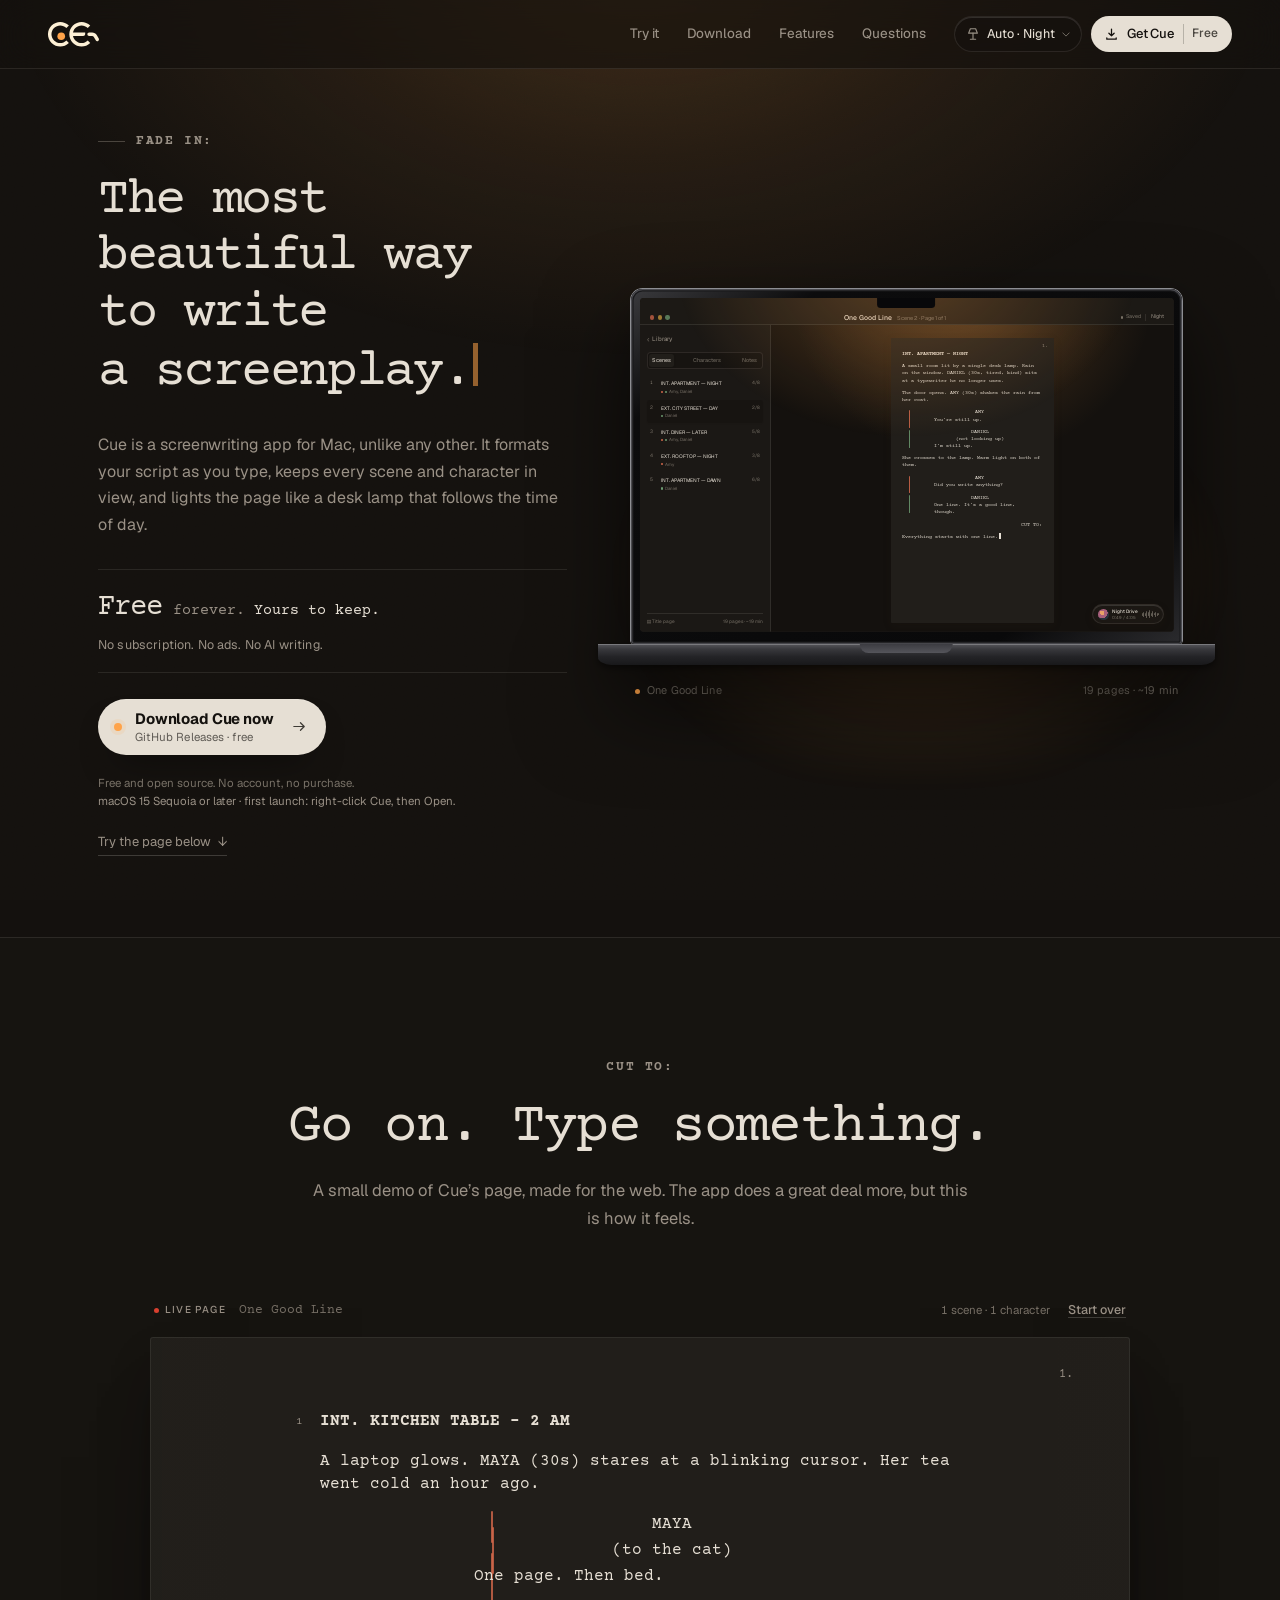
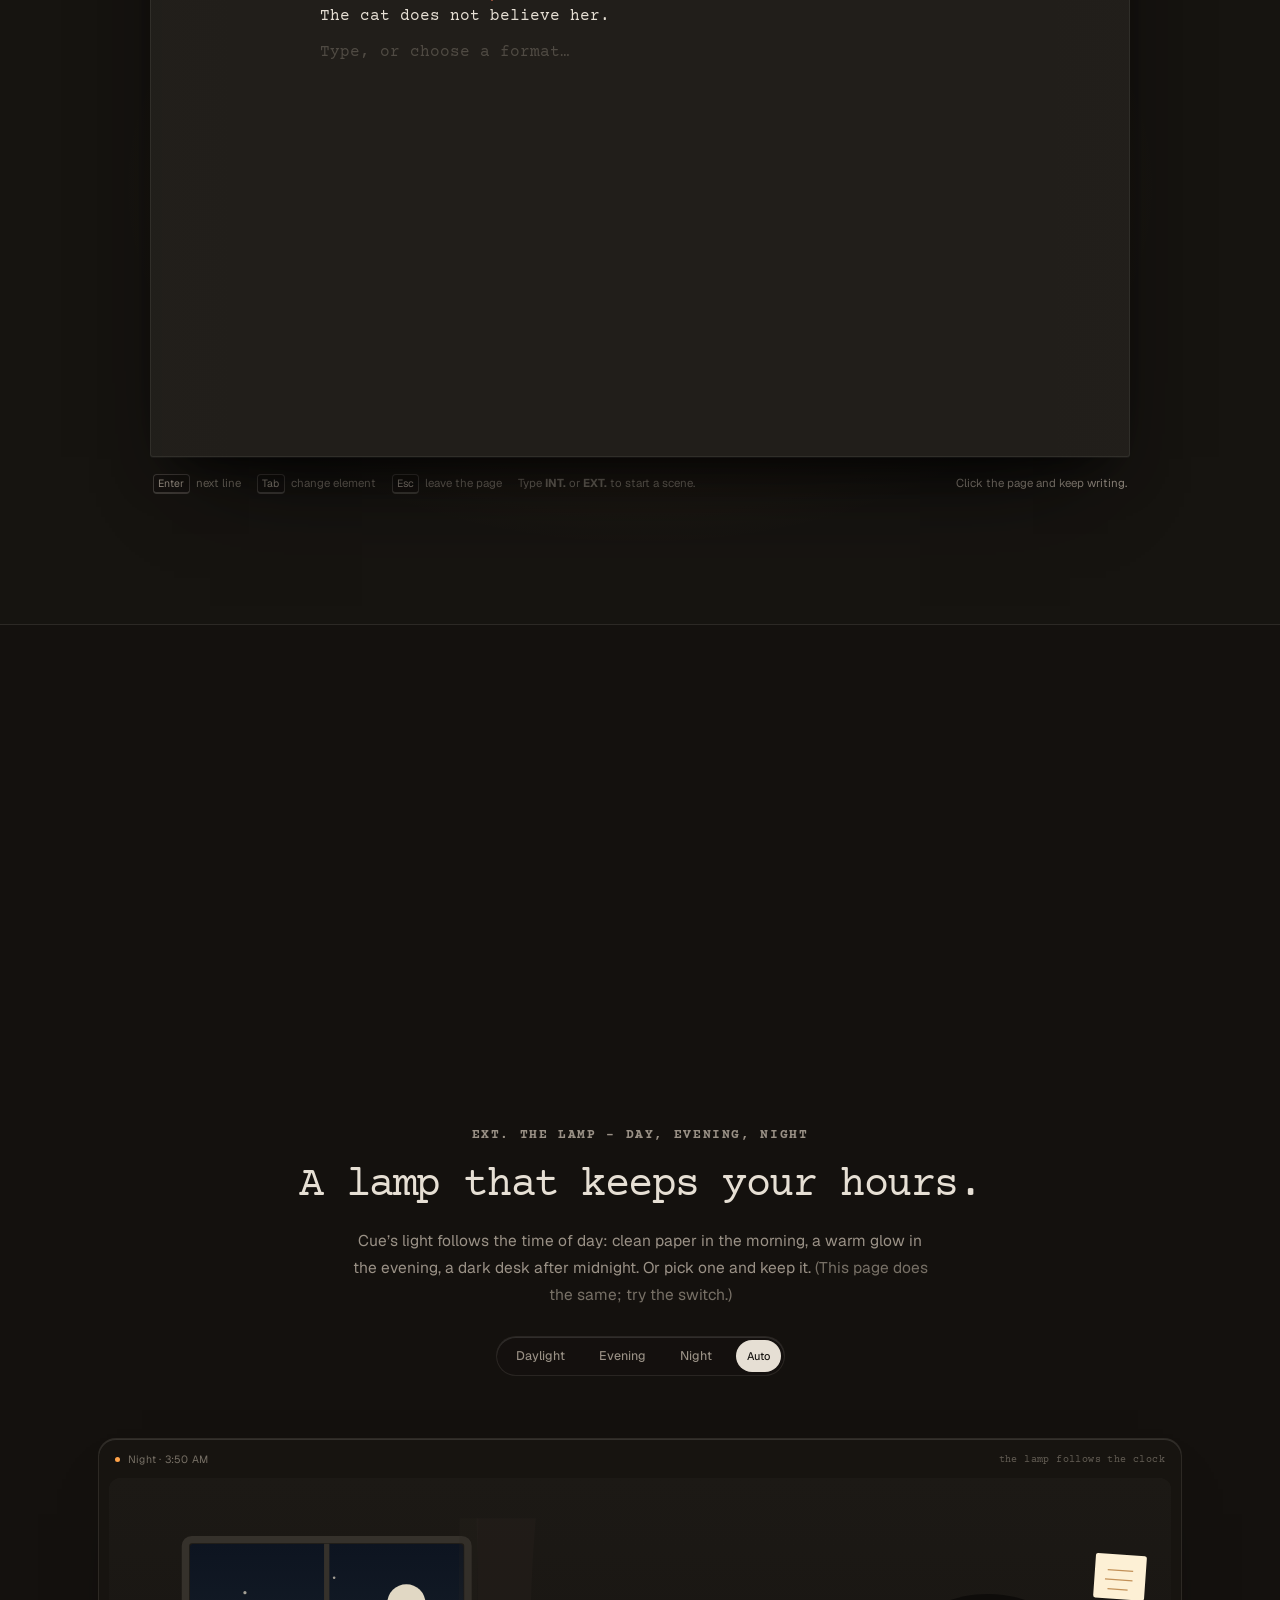
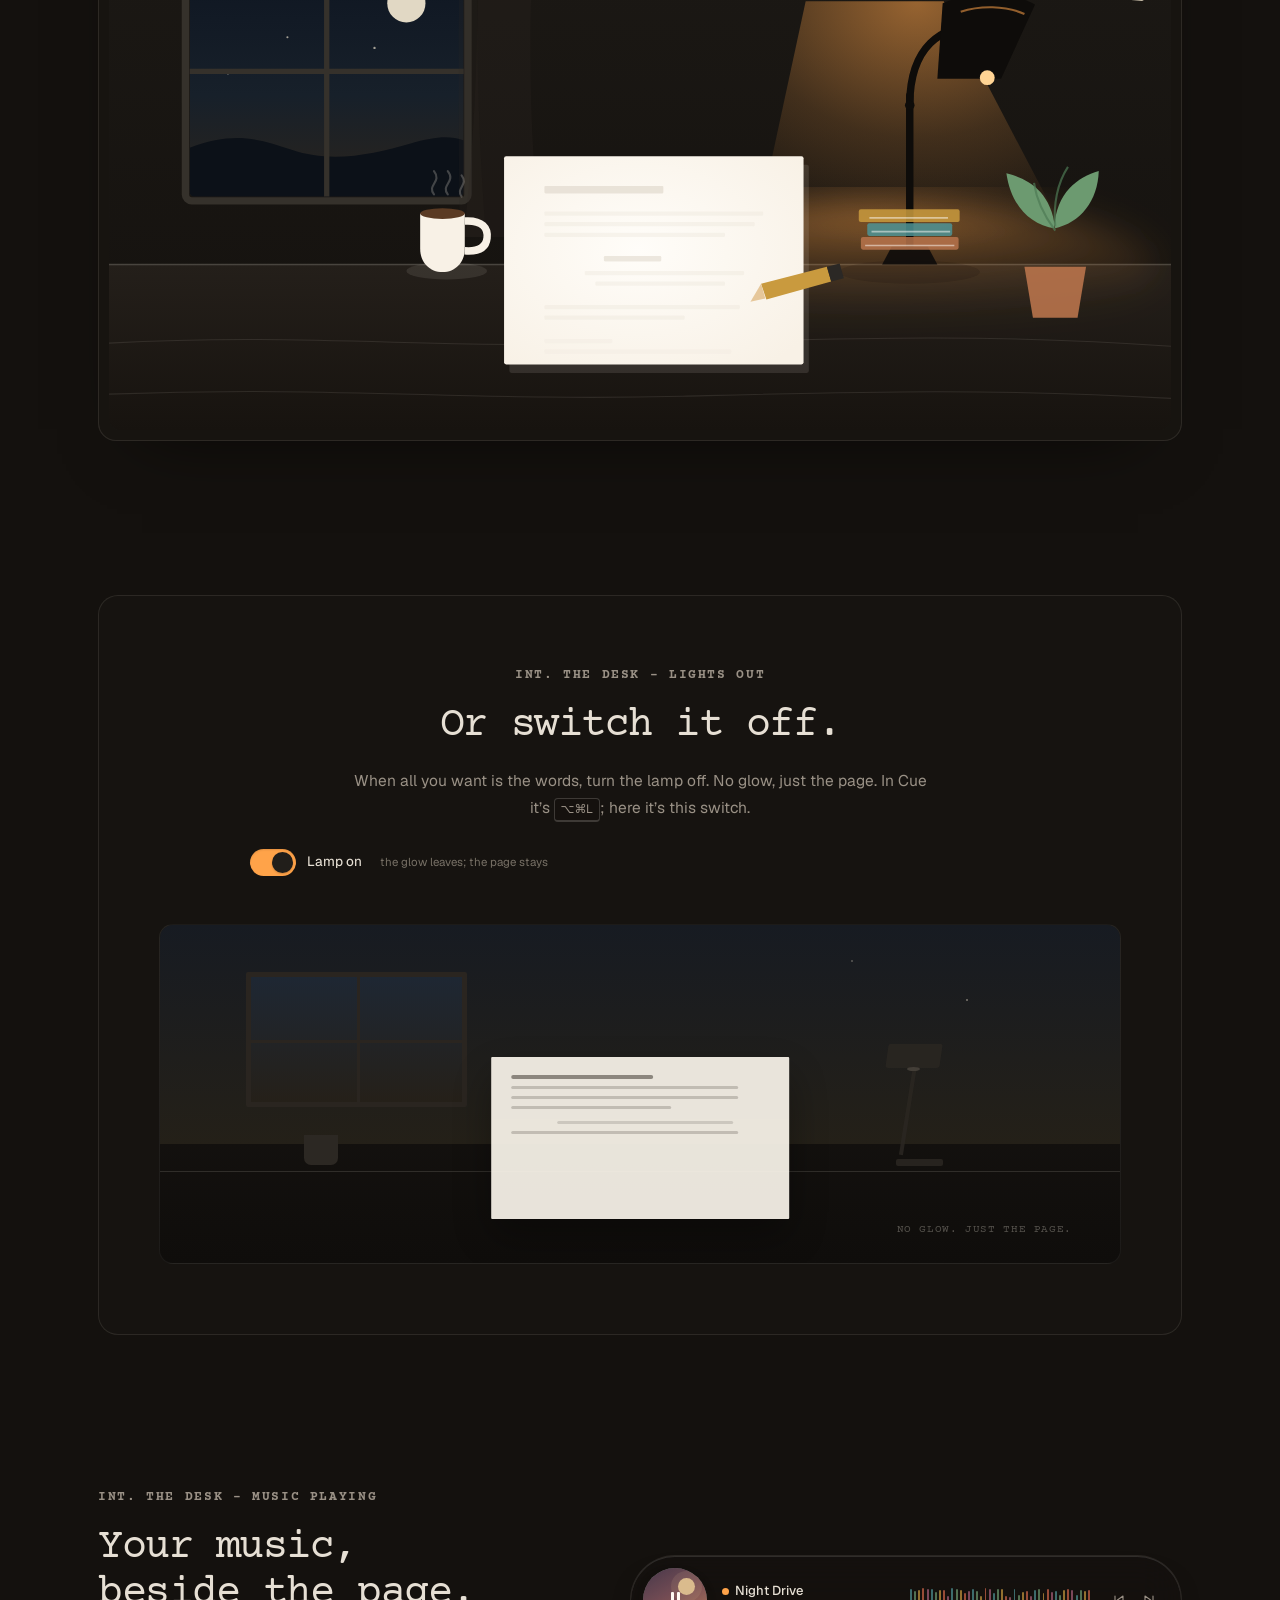
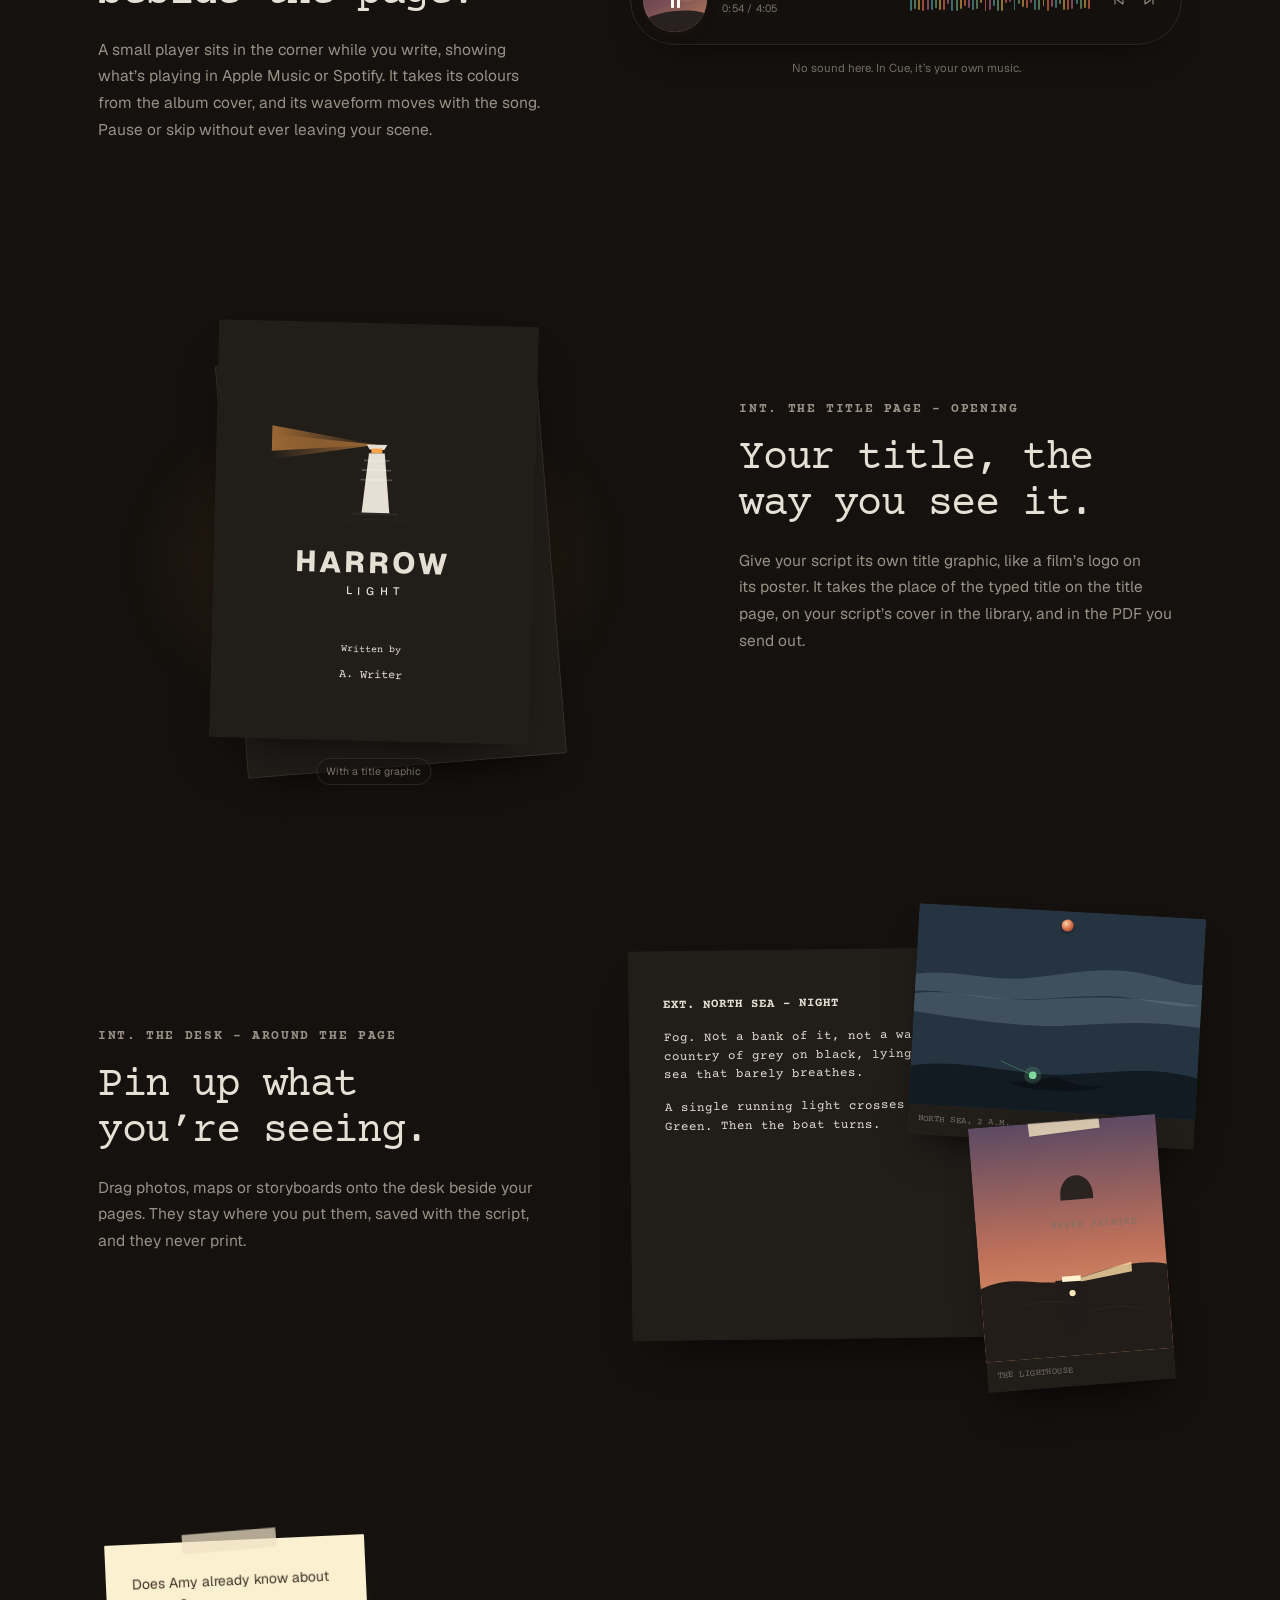
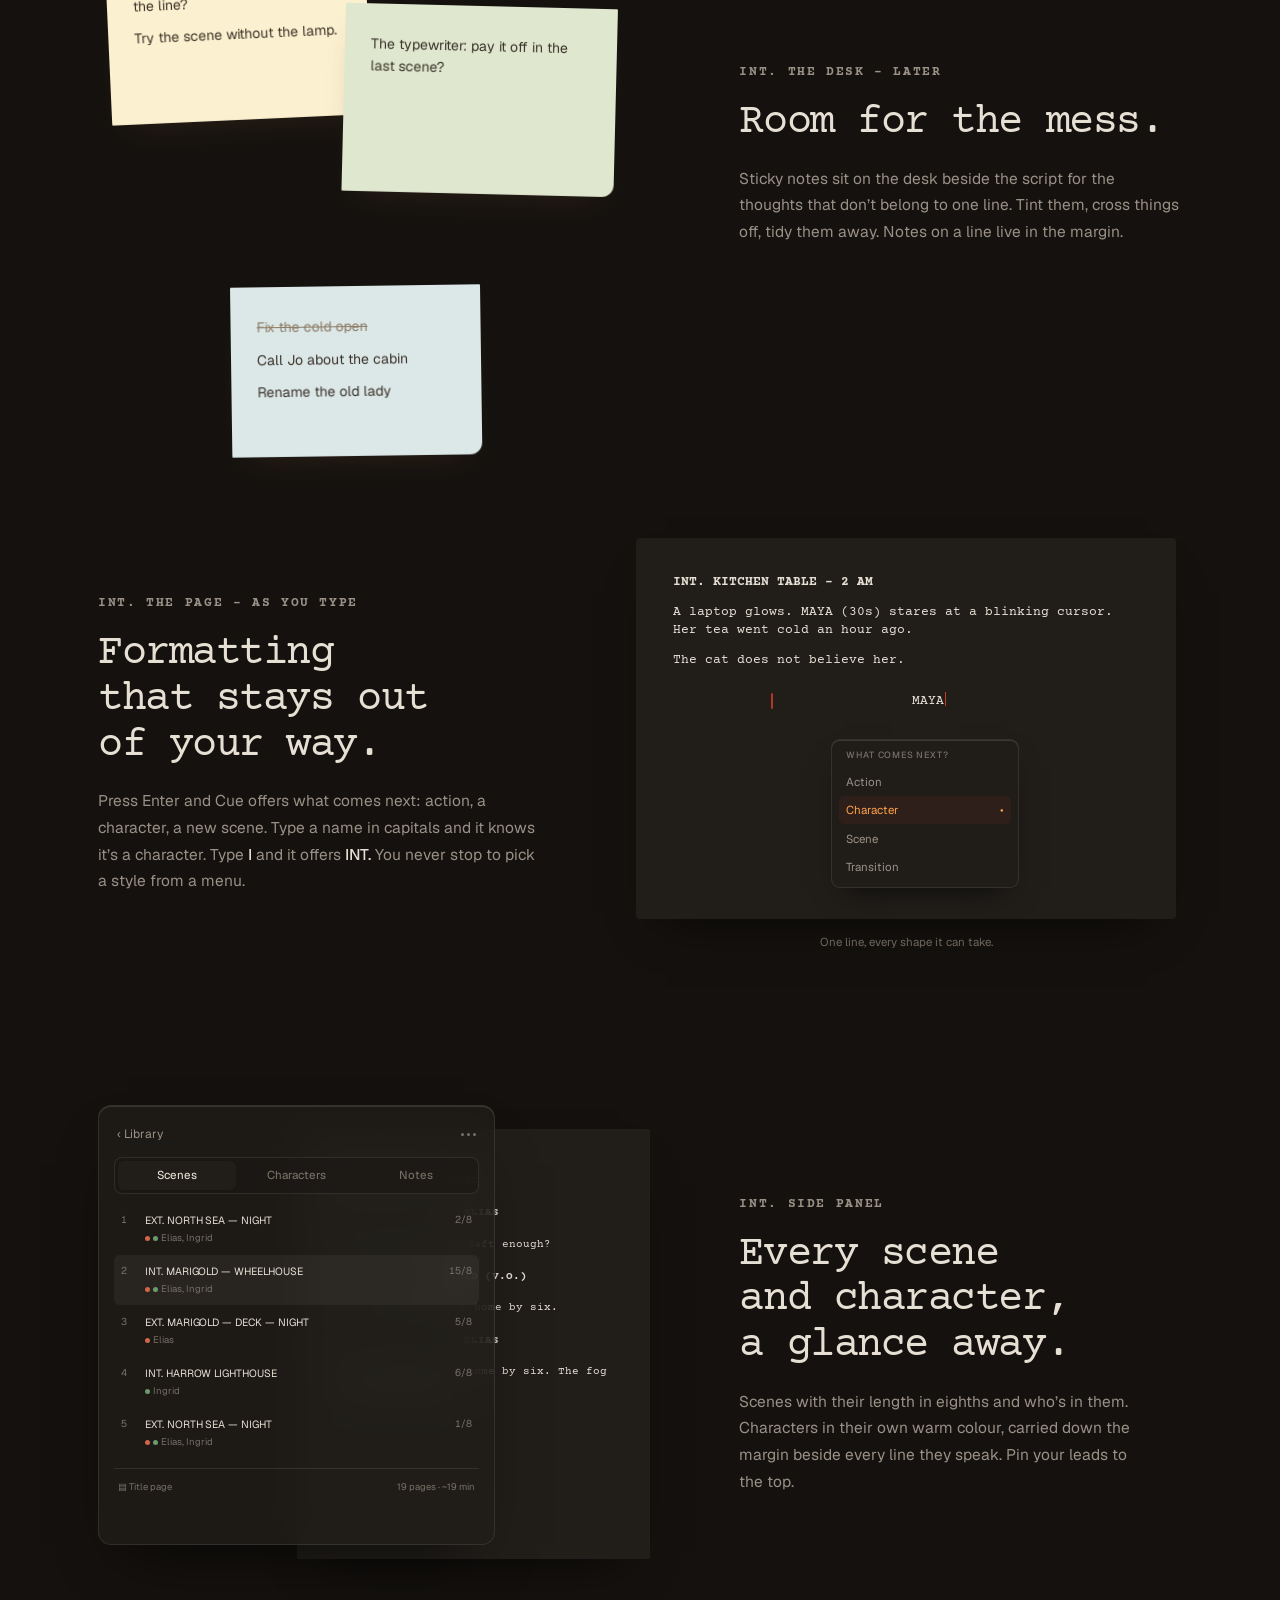
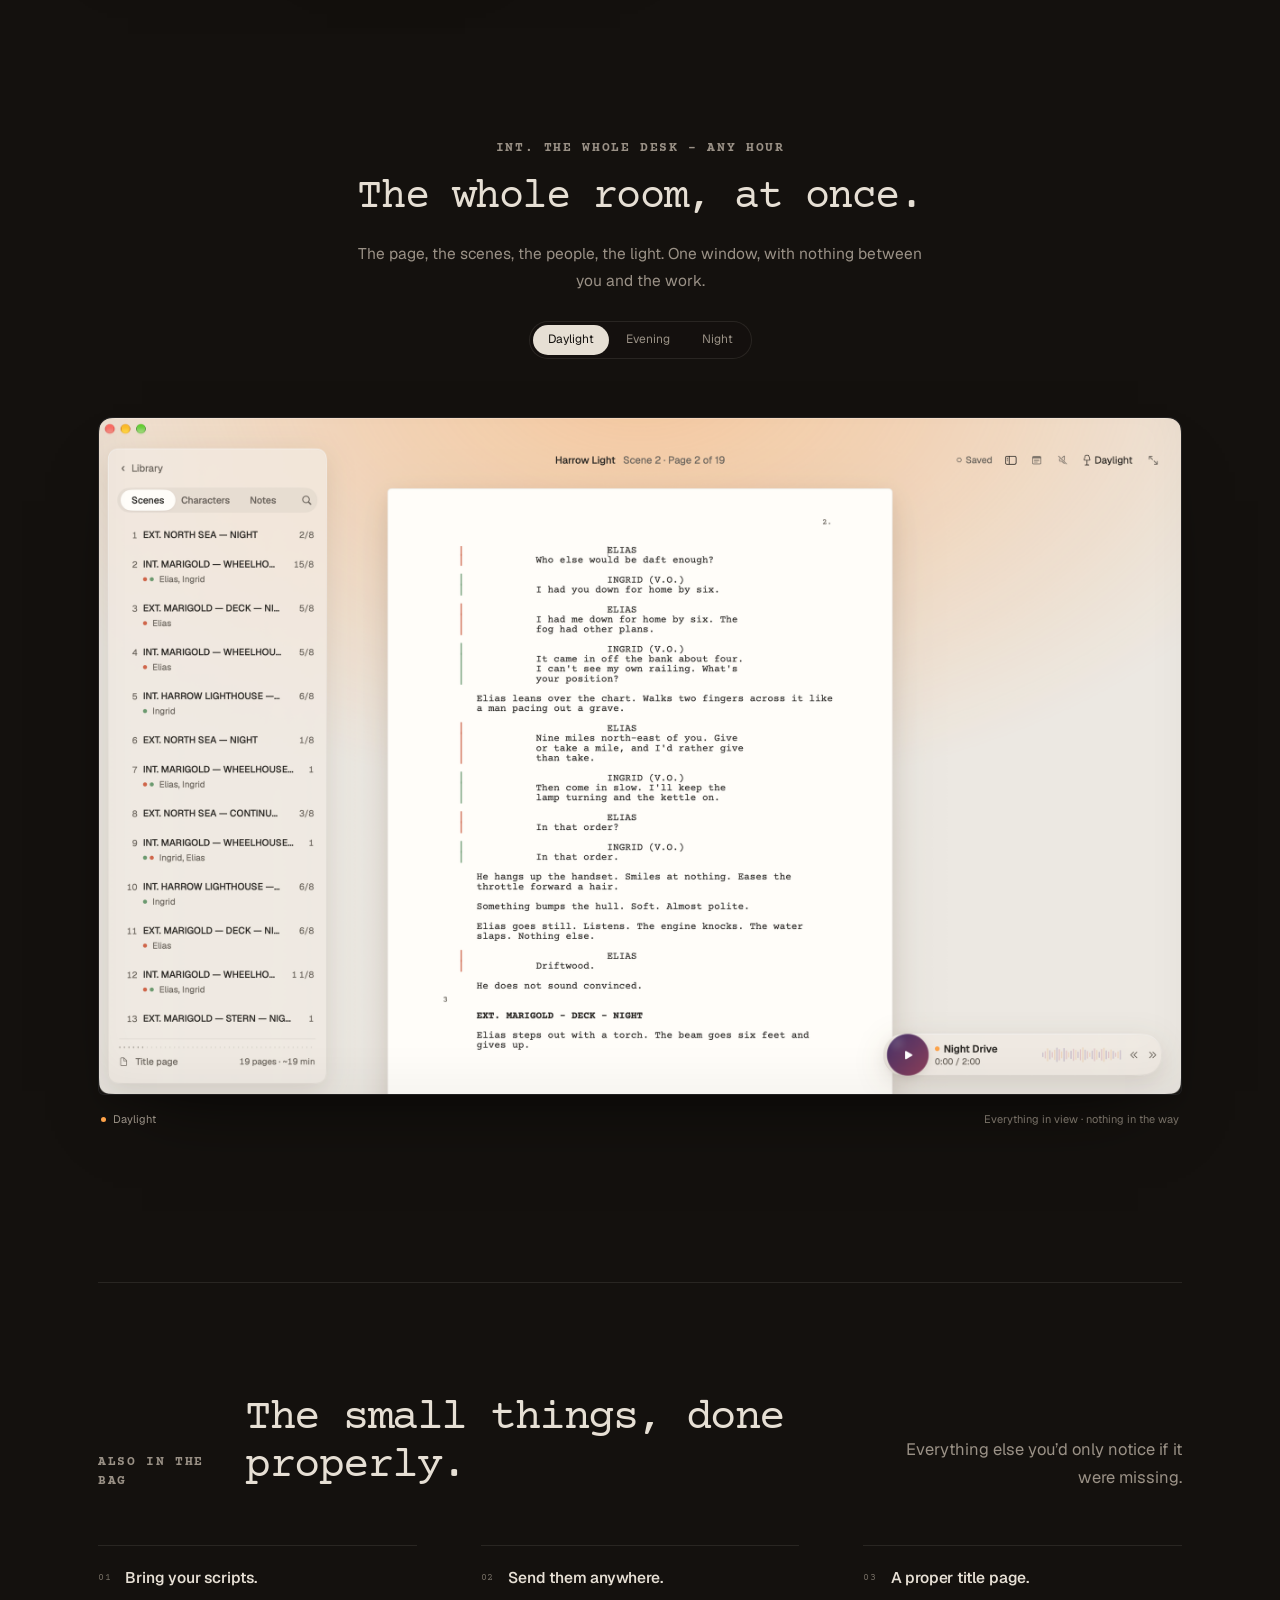
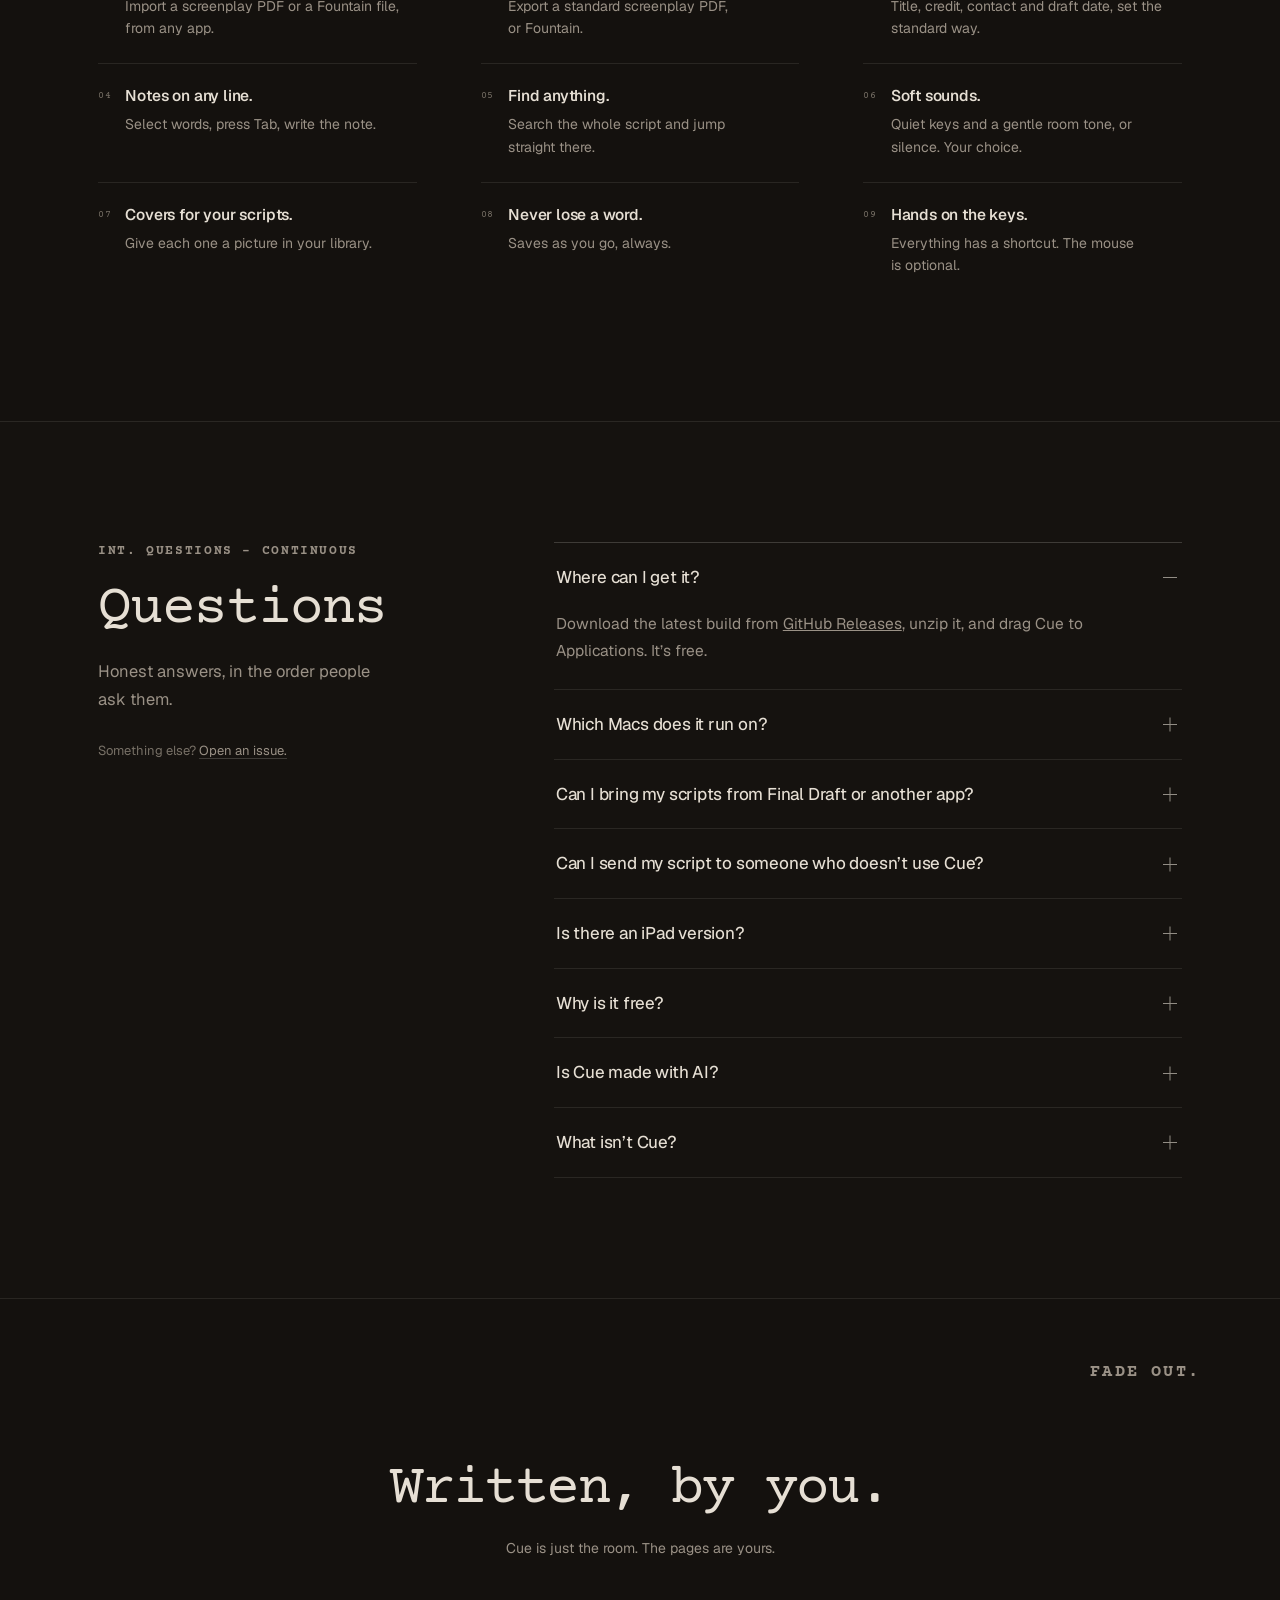
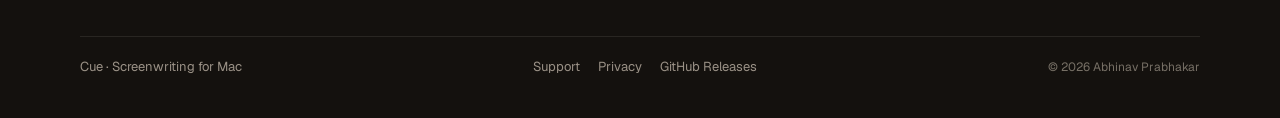
==== commit 7dc4cf66: "Attribute Cue to its repository author and route support to GitHub The marketing site and native cop" ====
--- a/docs/index.html
+++ b/docs/index.html
@@ -78,7 +78,7 @@
     },
     "publisher": {
       "@type": "Person",
-      "name": "Daniel Millyard"
+      "name": "Abhinav Prabhakar"
     }
   }
   </script>
@@ -864,7 +864,7 @@
             </details>
             <details class="faq-item" name="questions">
               <summary><span>Is Cue made with AI?</span><span class="faq-icon" aria-hidden="true"></span></summary>
-              <div class="faq-answer"><p>Partly, and we’d rather say so. Cue is designed by Daniel Millyard, a designer and writer, and built with Claude, an AI coding assistant. The app itself has no AI in it: it doesn’t write for you, read your script or send it anywhere. It only ever suggests words you’ve already written, like a character’s name.</p></div>
+              <div class="faq-answer"><p>Partly, and we’d rather say so. Cue is designed and built by Abhinav Prabhakar, with Claude, an AI coding assistant. The app itself has no AI in it: it doesn’t write for you, read your script or send it anywhere. It only ever suggests words you’ve already written, like a character’s name.</p></div>
             </details>
             <details class="faq-item" name="questions">
               <summary><span>What isn’t Cue?</span><span class="faq-icon" aria-hidden="true"></span></summary>
@@ -889,7 +889,7 @@
           <a href="privacy.html">Privacy</a>
           <a href="https://github.com/Abhinav-Prabhakar/CueScreenWriter/releases" target="_blank" rel="noopener">GitHub Releases</a>
         </nav>
-        <p class="copyright">© 2026 Daniel Millyard</p>
+        <p class="copyright">© 2026 Abhinav Prabhakar</p>
       </div>
     </div>
   </footer>
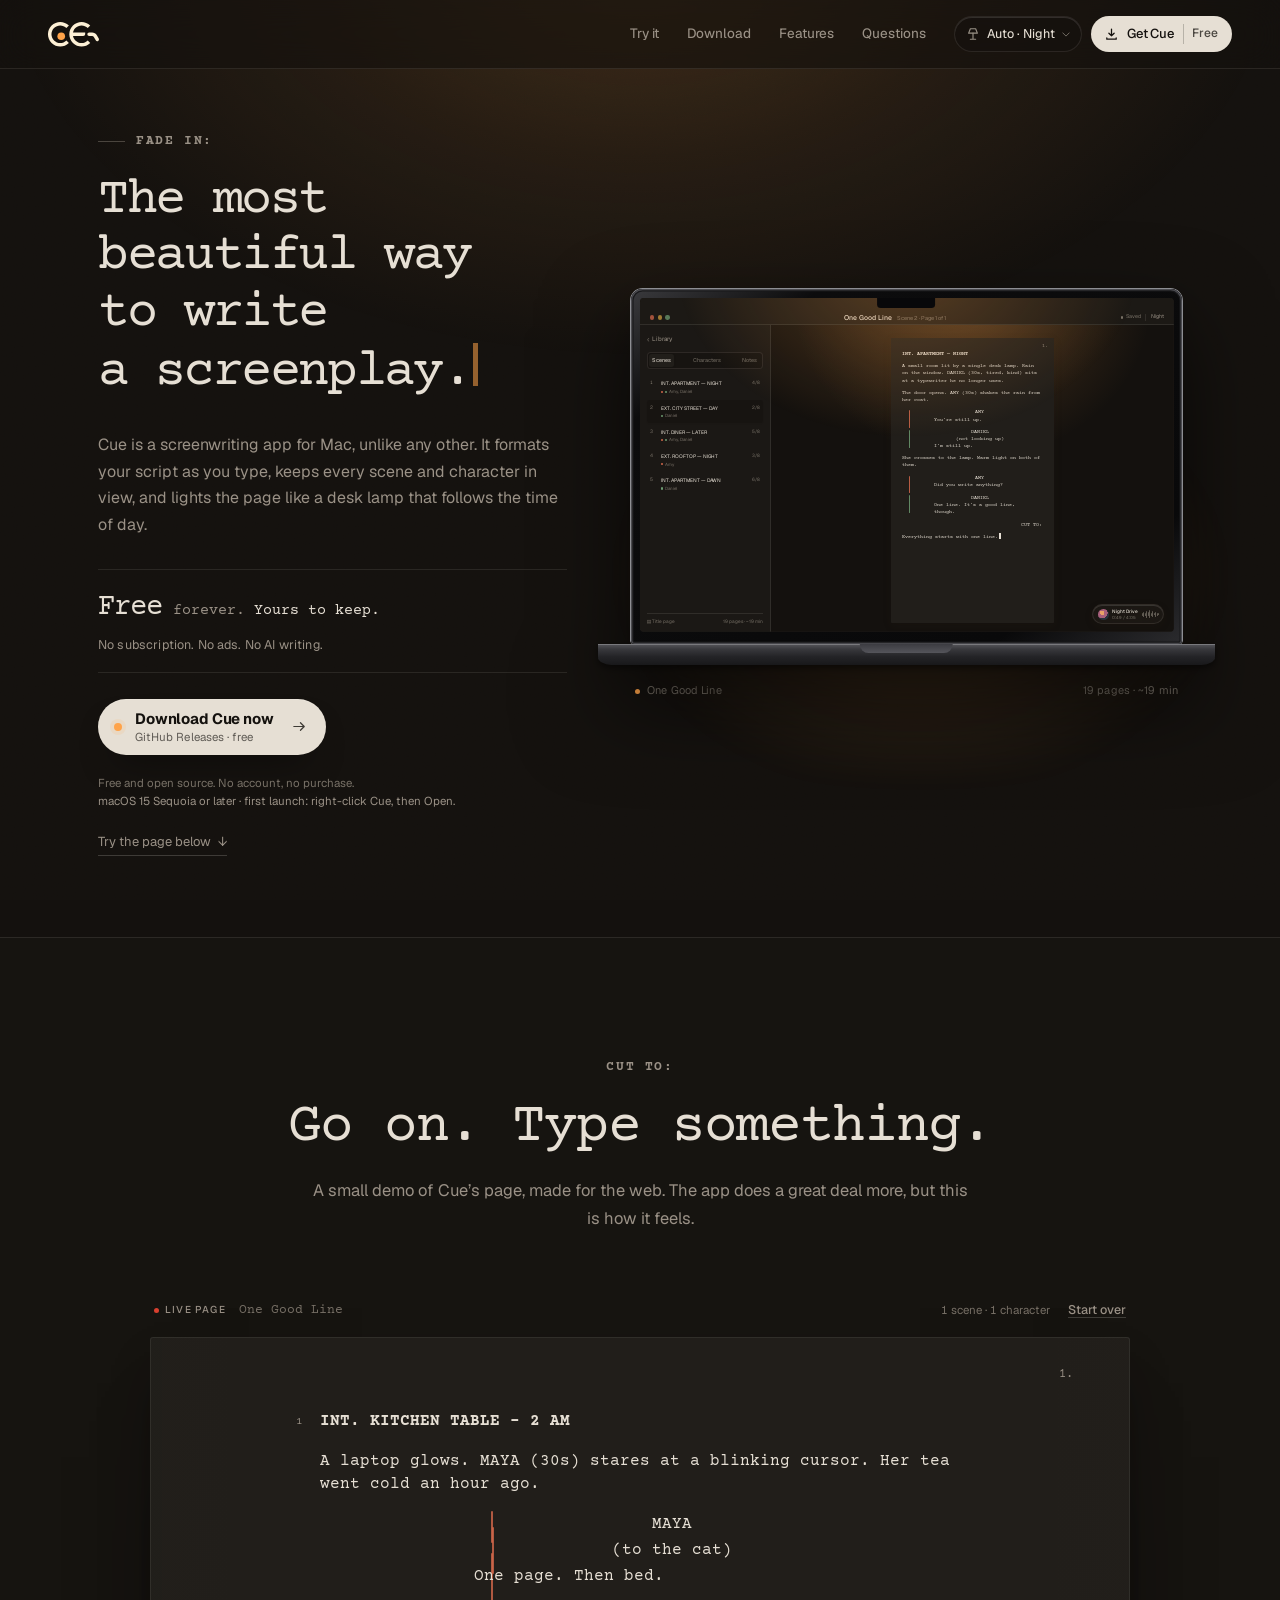
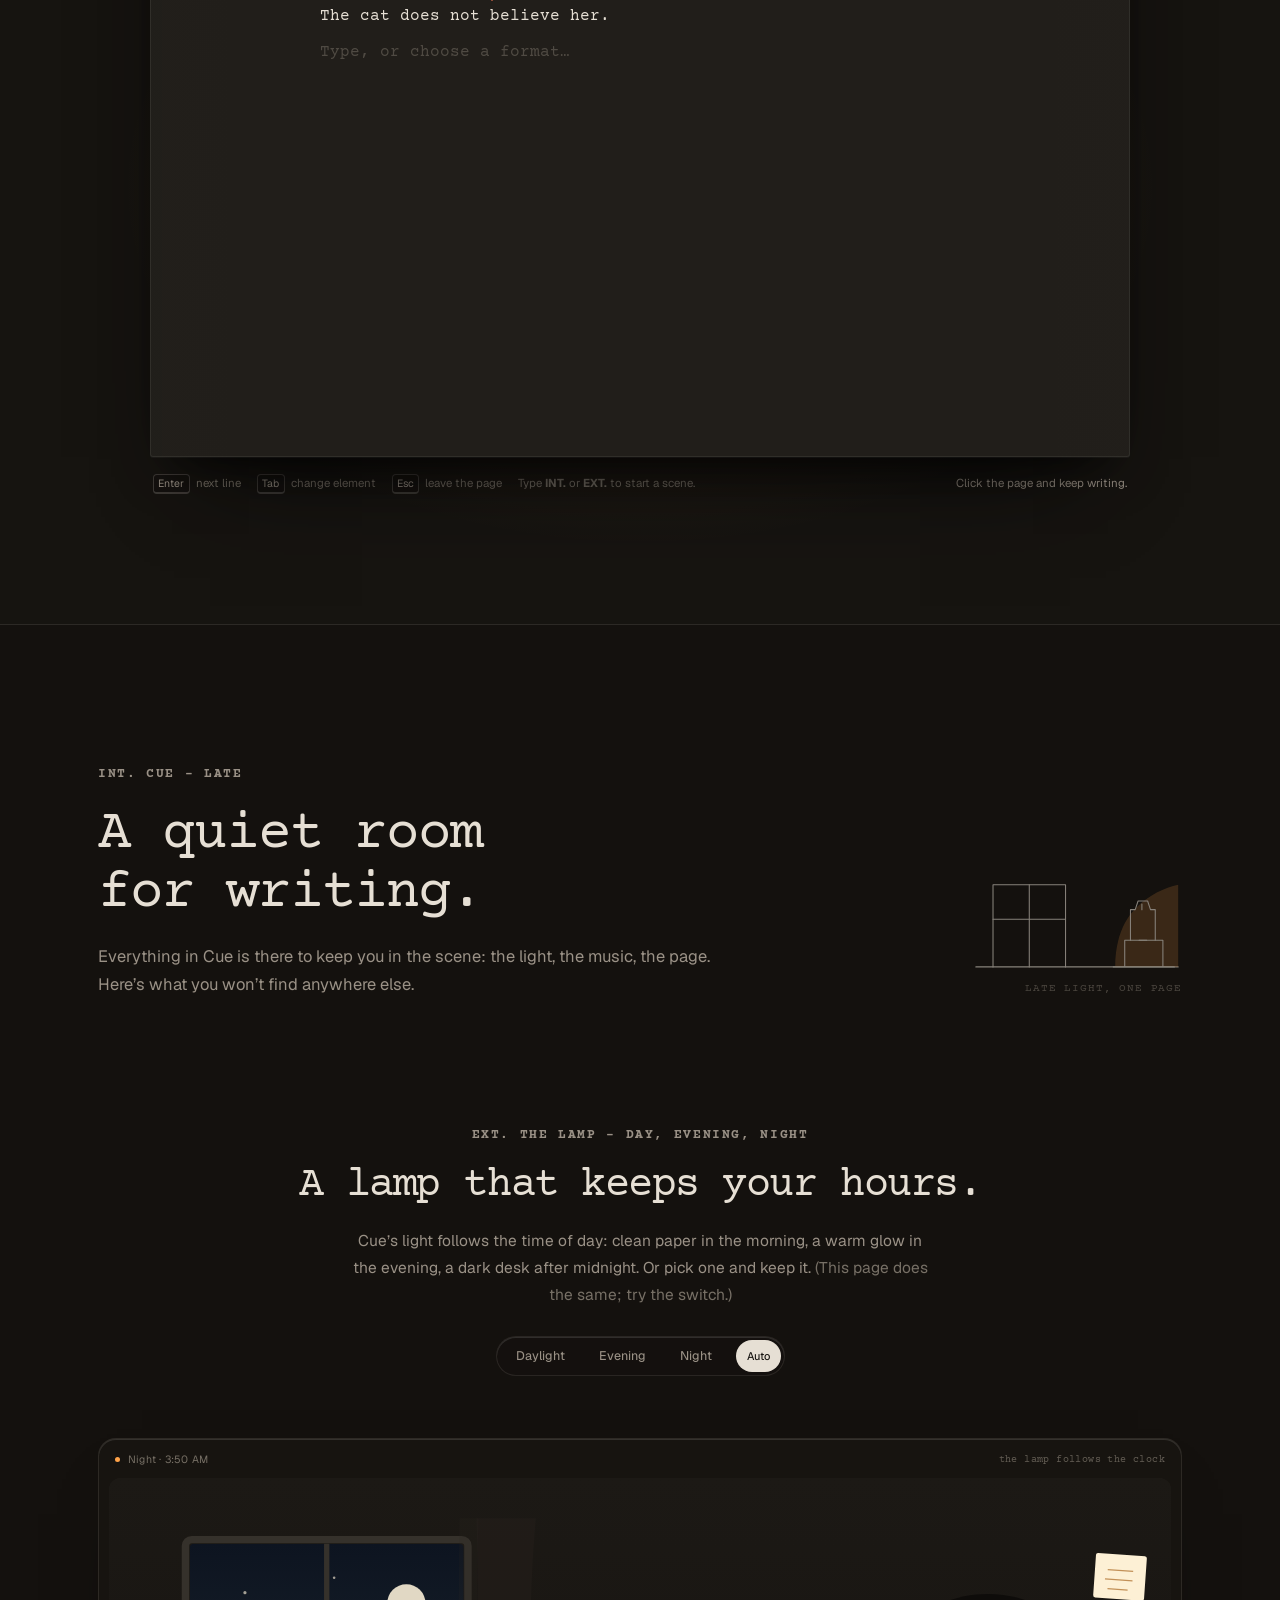
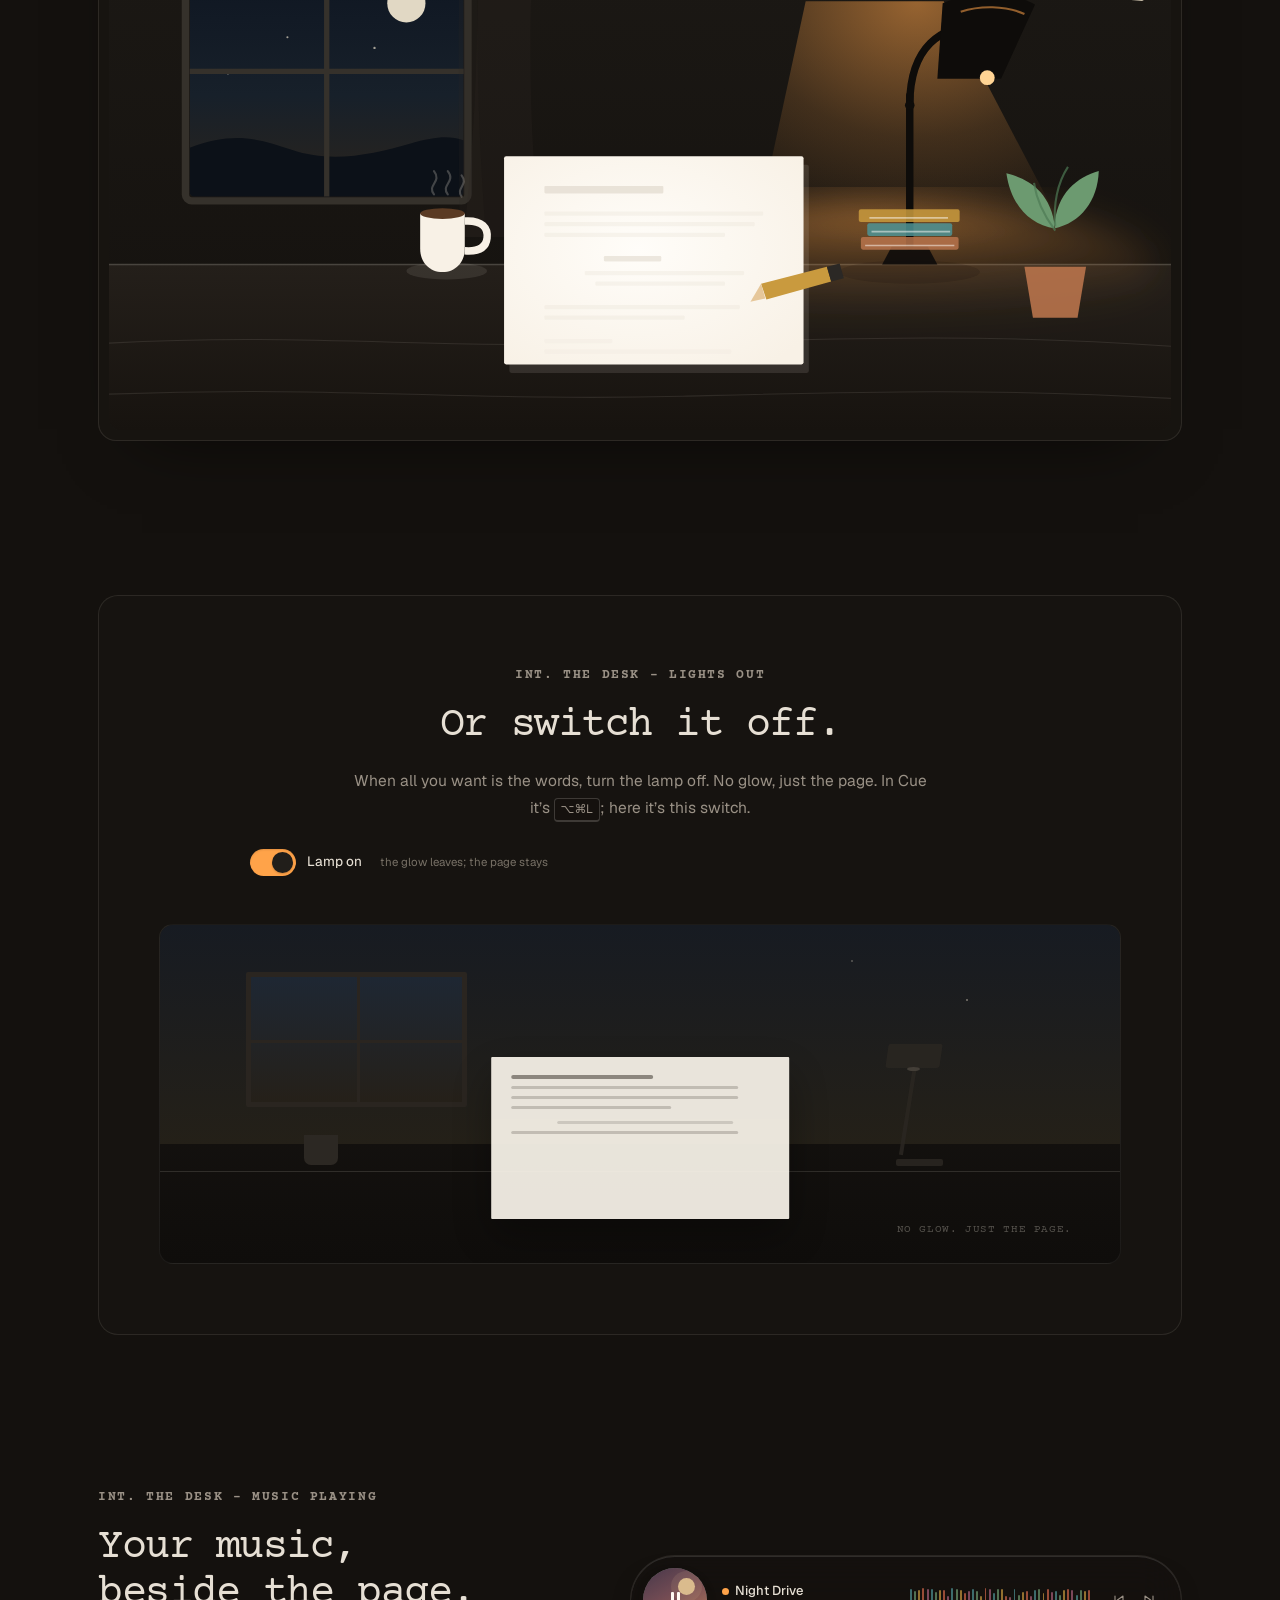
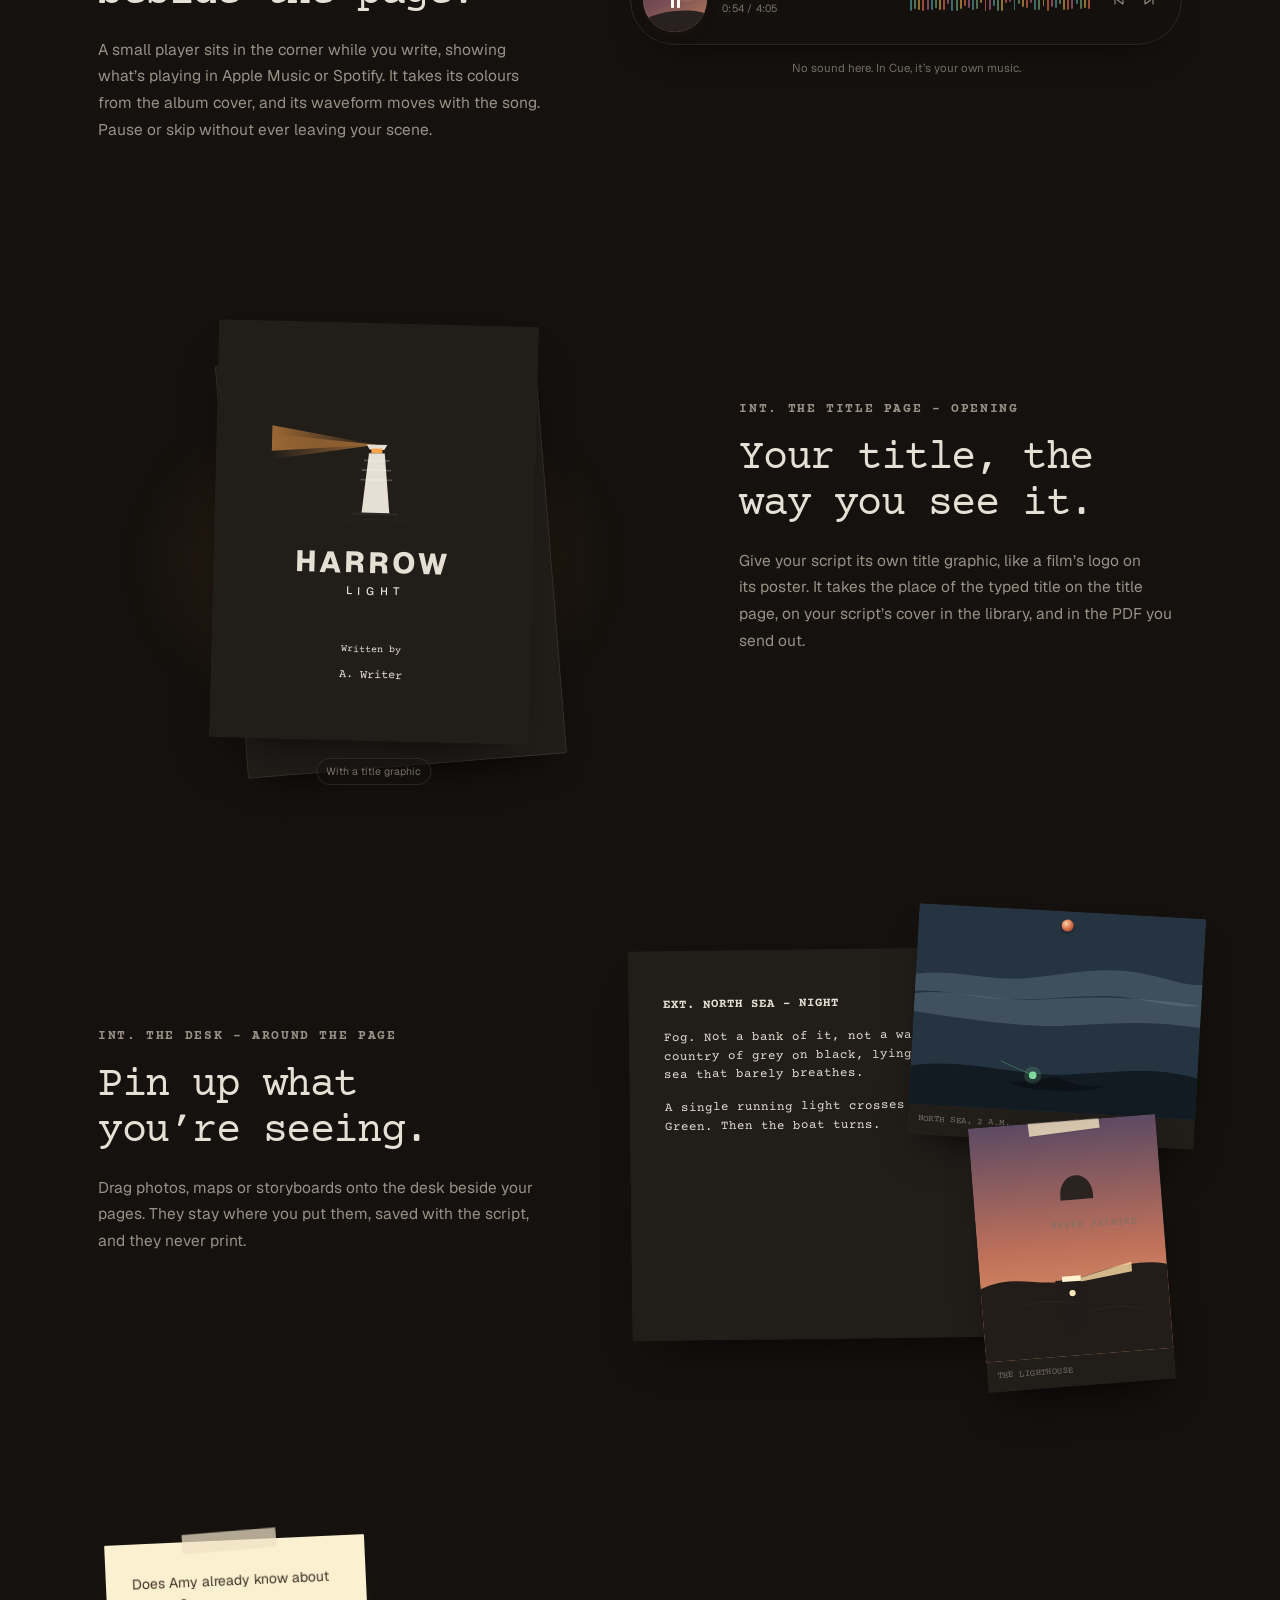
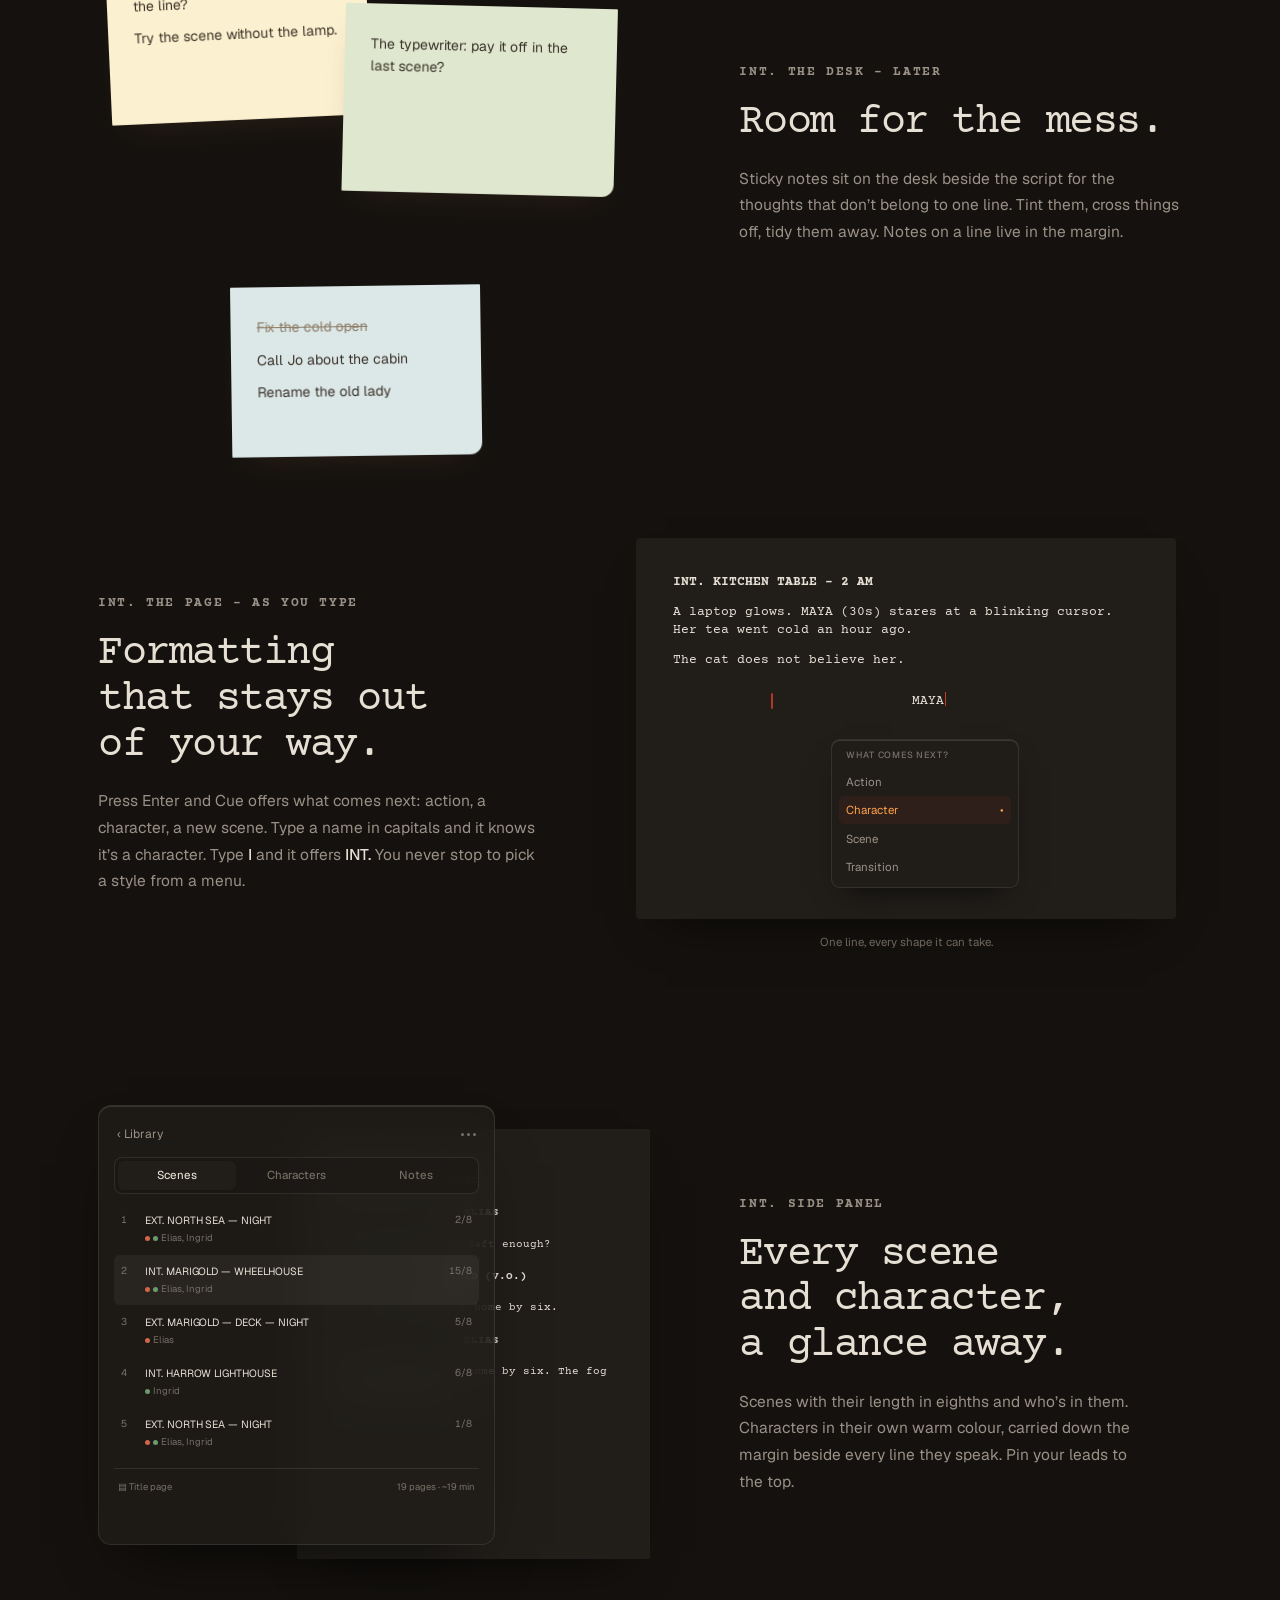
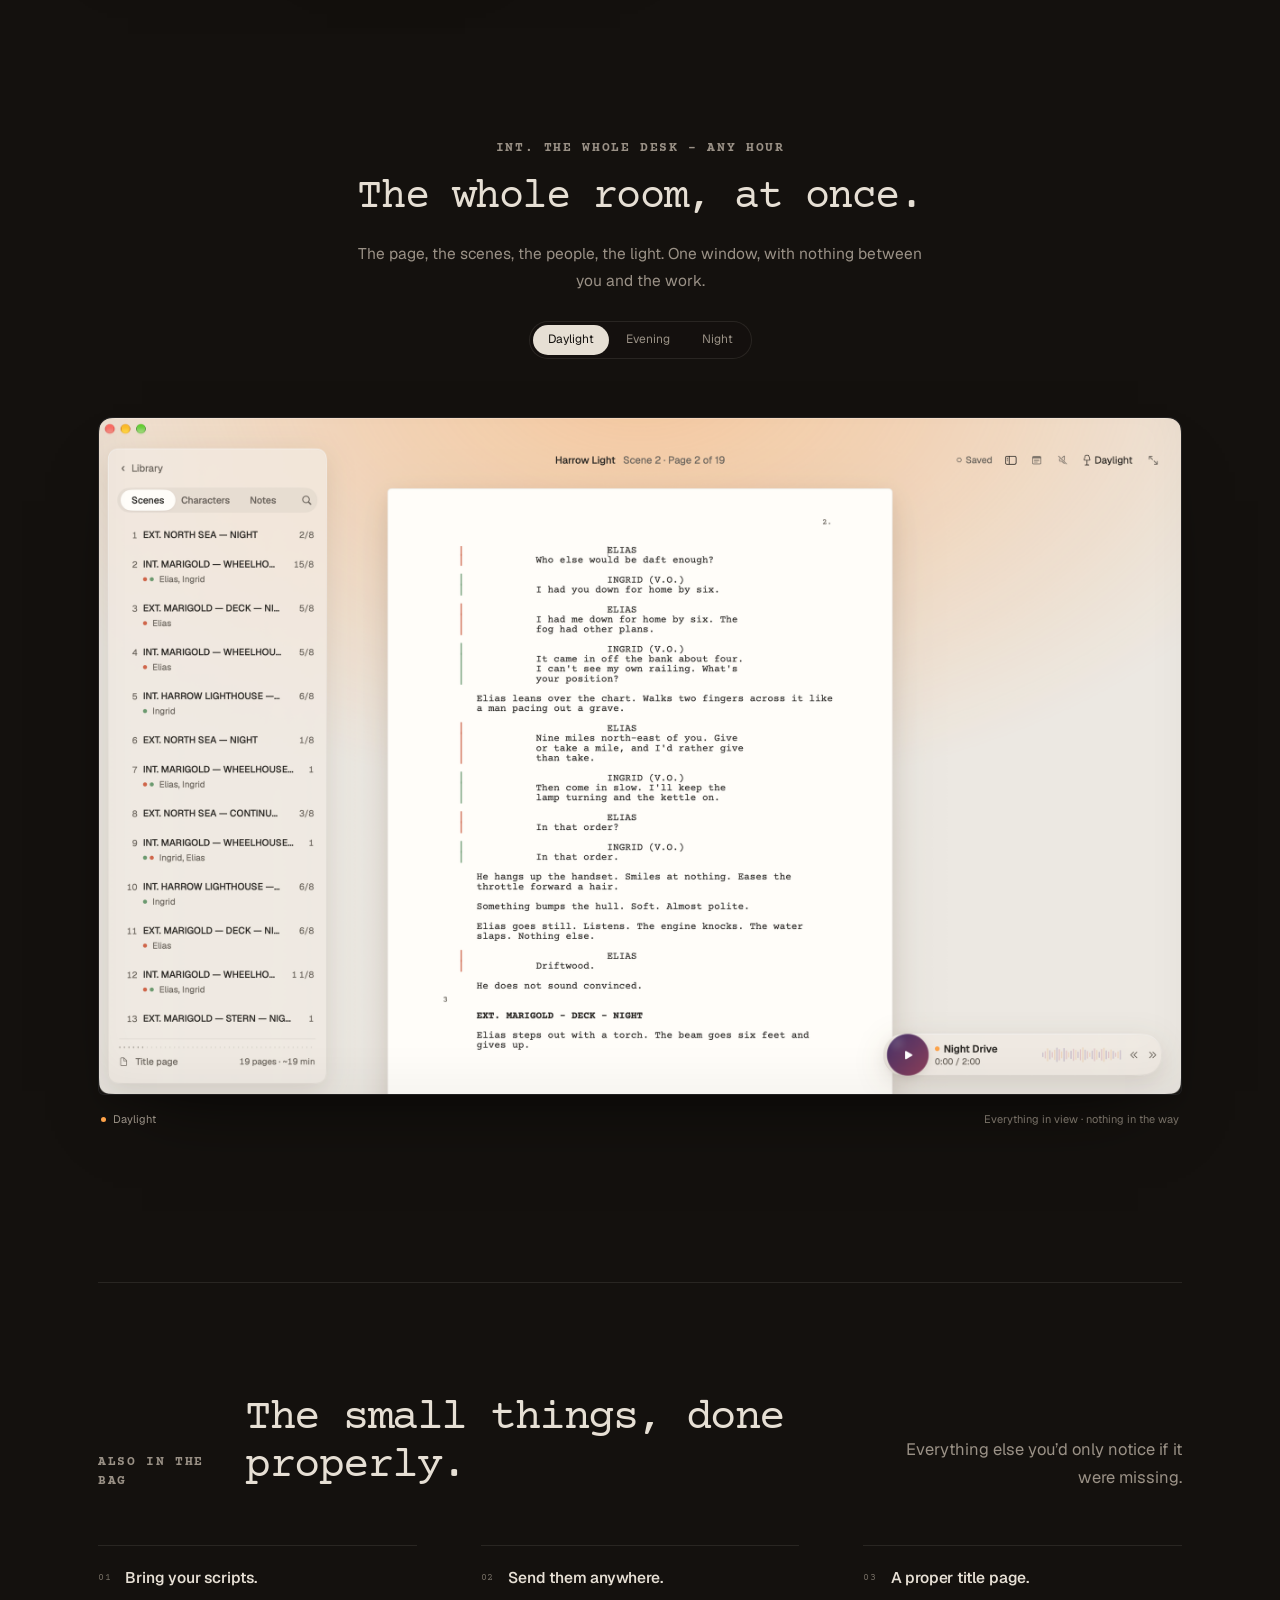
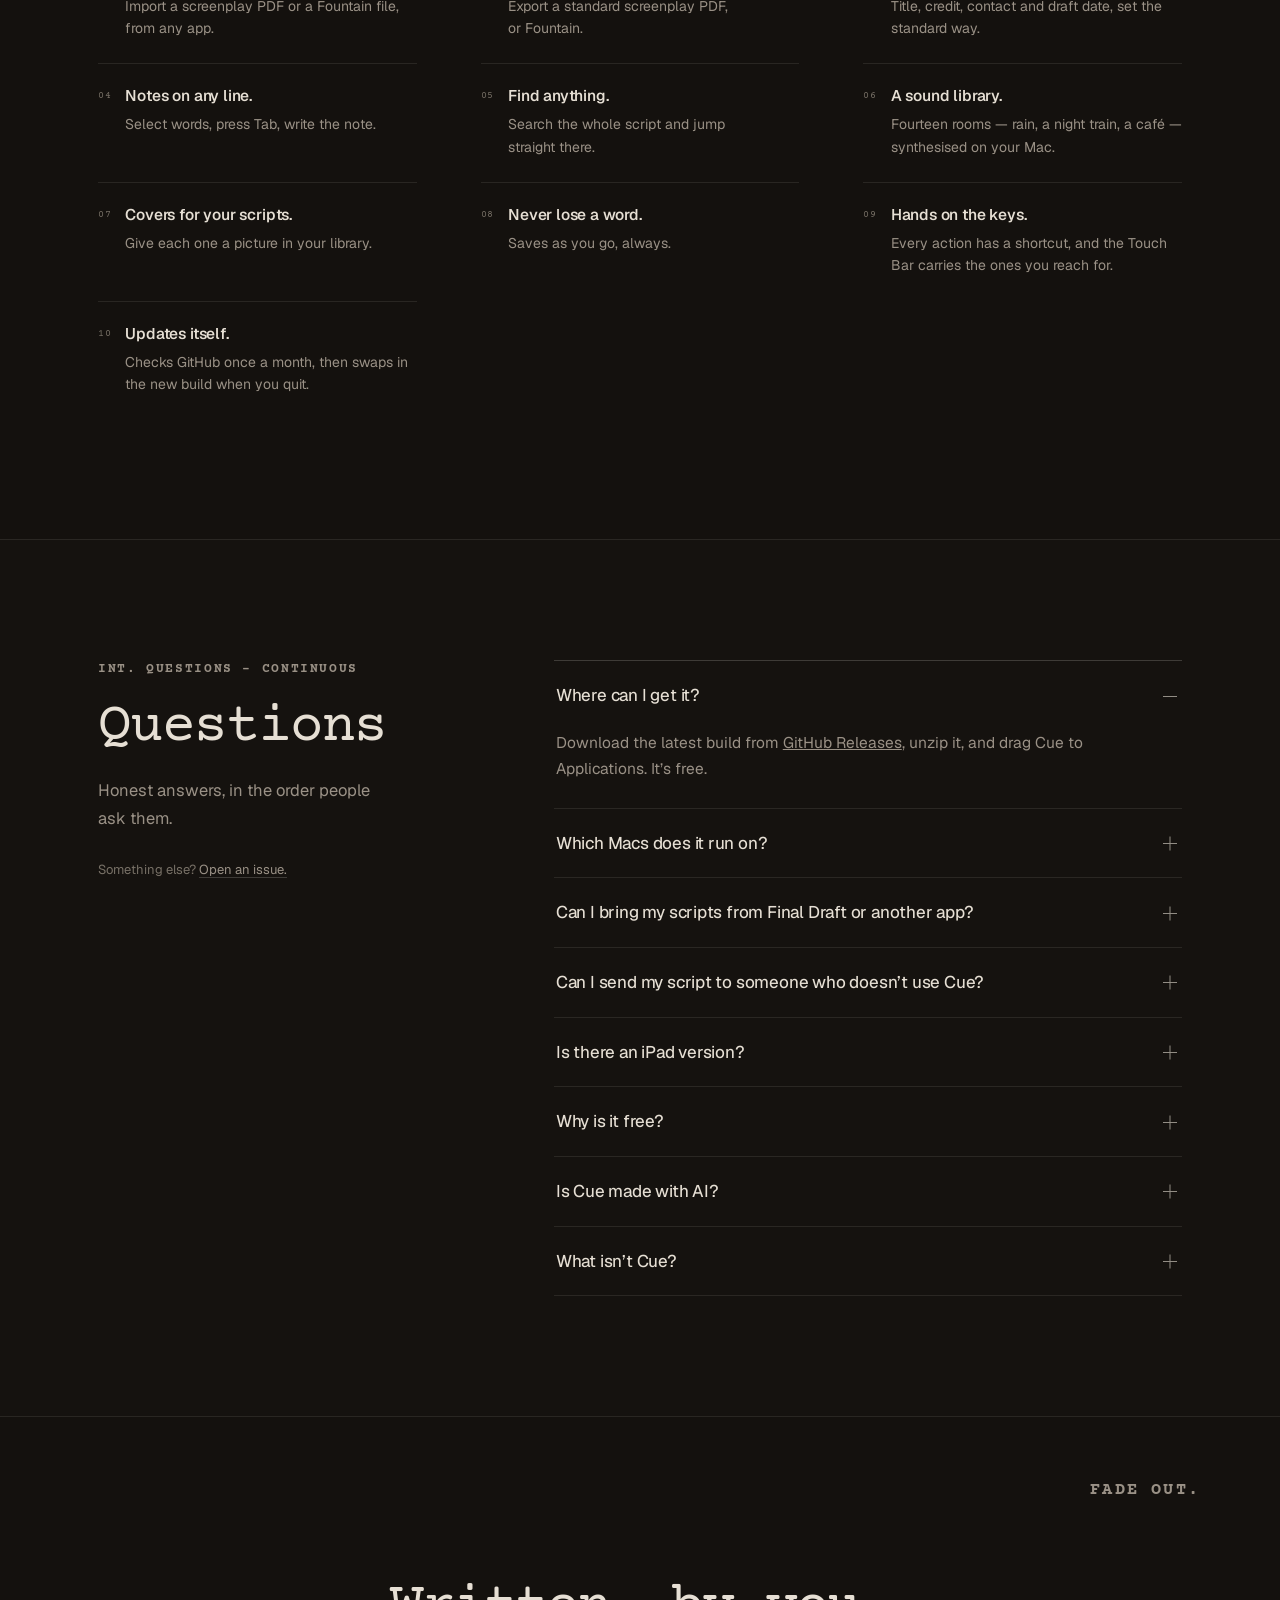
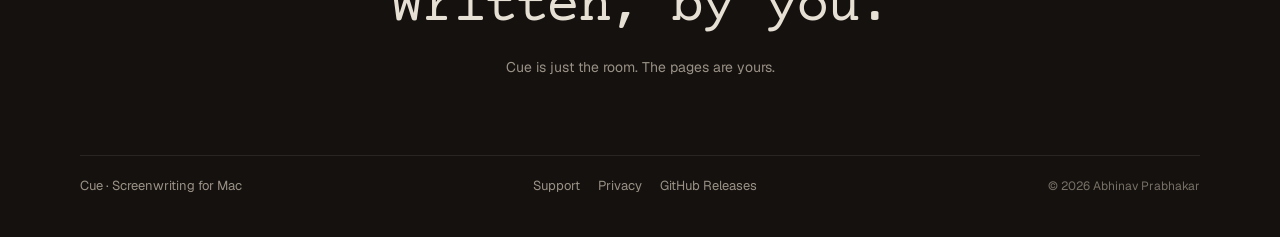
==== commit 6fce2986: "Add background updates, a real sound library and Touch Bar Cue now checks GitHub Releases once a mon" ====
--- a/docs/index.html
+++ b/docs/index.html
@@ -818,10 +818,11 @@
             <li><span class="extra-no">03</span><div><h4>A proper title page.</h4><p>Title, credit, contact and draft date, set the standard way.</p></div></li>
             <li><span class="extra-no">04</span><div><h4>Notes on any line.</h4><p>Select words, press Tab, write the note.</p></div></li>
             <li><span class="extra-no">05</span><div><h4>Find anything.</h4><p>Search the whole script and jump straight there.</p></div></li>
-            <li><span class="extra-no">06</span><div><h4>Soft sounds.</h4><p>Quiet keys and a gentle room tone, or silence. Your choice.</p></div></li>
+            <li><span class="extra-no">06</span><div><h4>A sound library.</h4><p>Fourteen rooms — rain, a night train, a café — synthesised on your Mac.</p></div></li>
             <li><span class="extra-no">07</span><div><h4>Covers for your scripts.</h4><p>Give each one a picture in your library.</p></div></li>
             <li><span class="extra-no">08</span><div><h4>Never lose a word.</h4><p>Saves as you go, always.</p></div></li>
-            <li><span class="extra-no">09</span><div><h4>Hands on the keys.</h4><p>Everything has a shortcut. The mouse is optional.</p></div></li>
+            <li><span class="extra-no">09</span><div><h4>Hands on the keys.</h4><p>Every action has a shortcut, and the Touch Bar carries the ones you reach for.</p></div></li>
+            <li><span class="extra-no">10</span><div><h4>Updates itself.</h4><p>Checks GitHub once a month, then swaps in the new build when you quit.</p></div></li>
           </ol>
         </article>
       </div>
